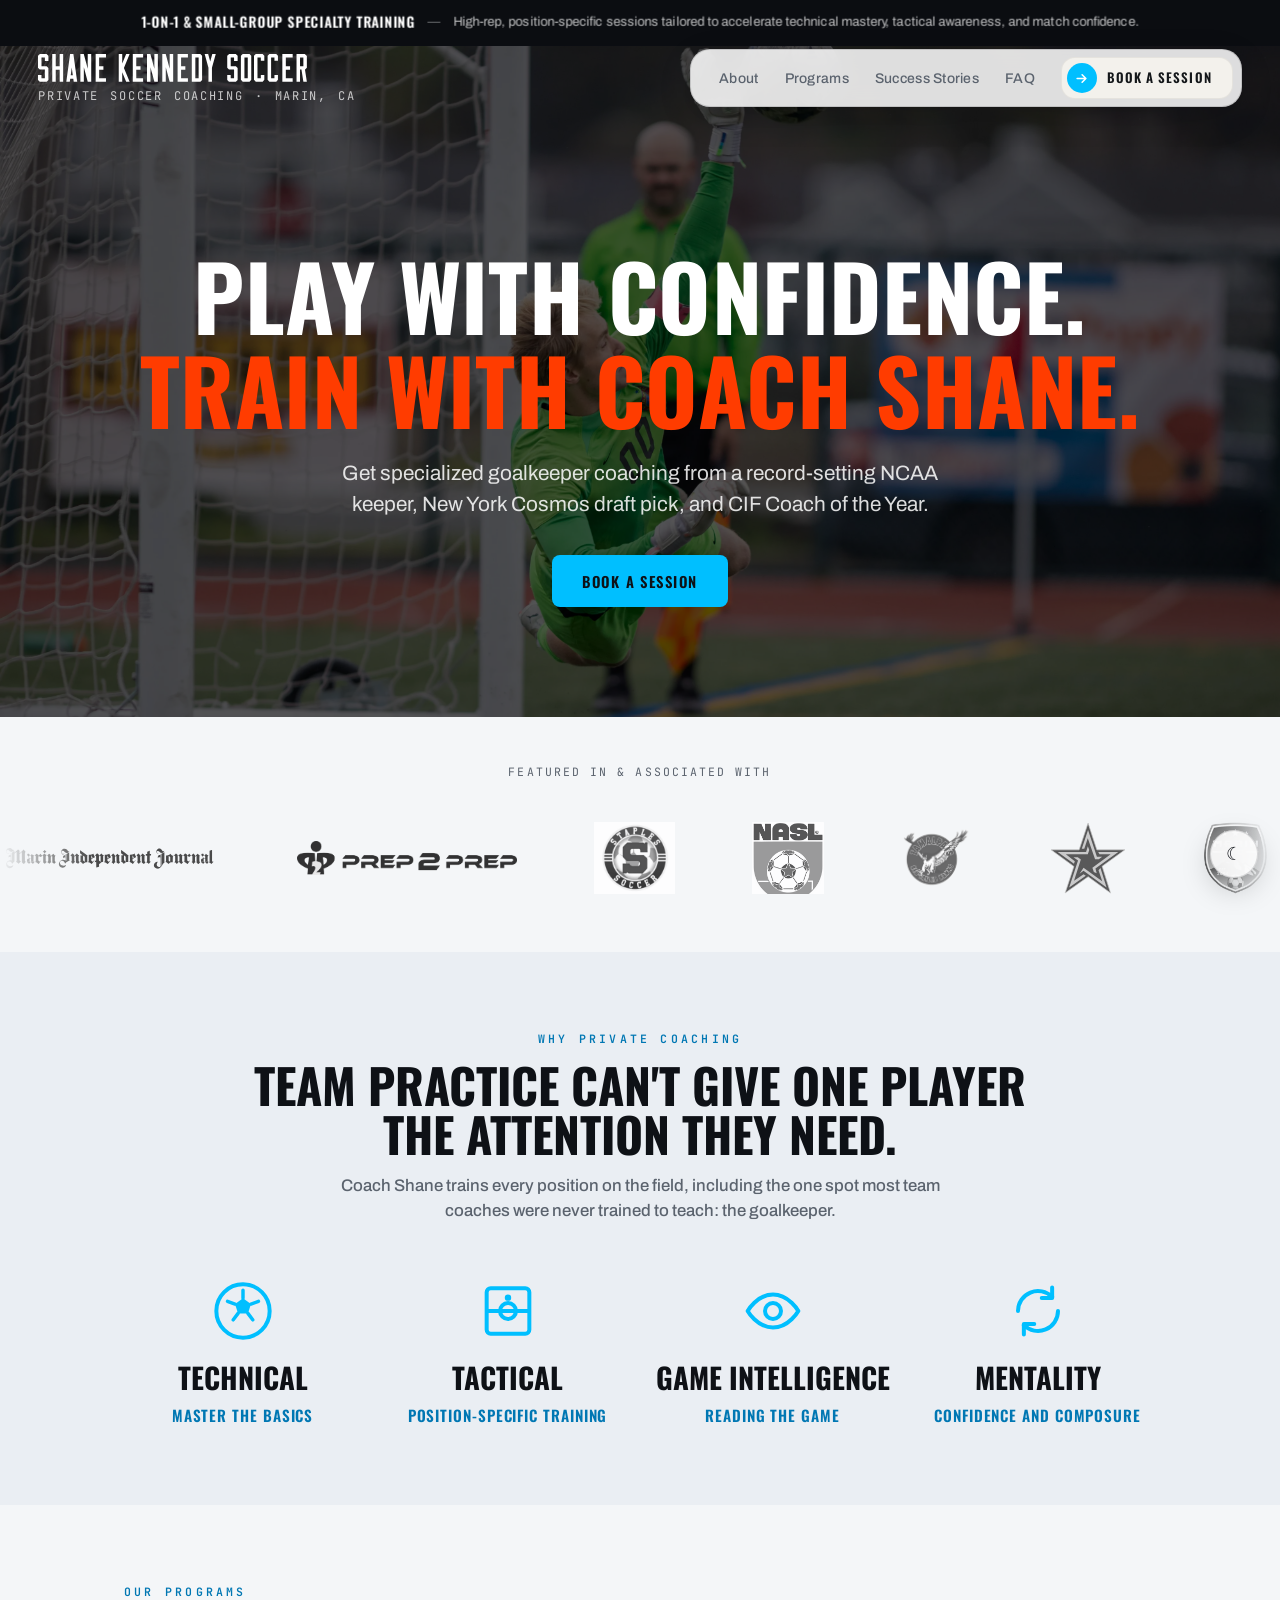
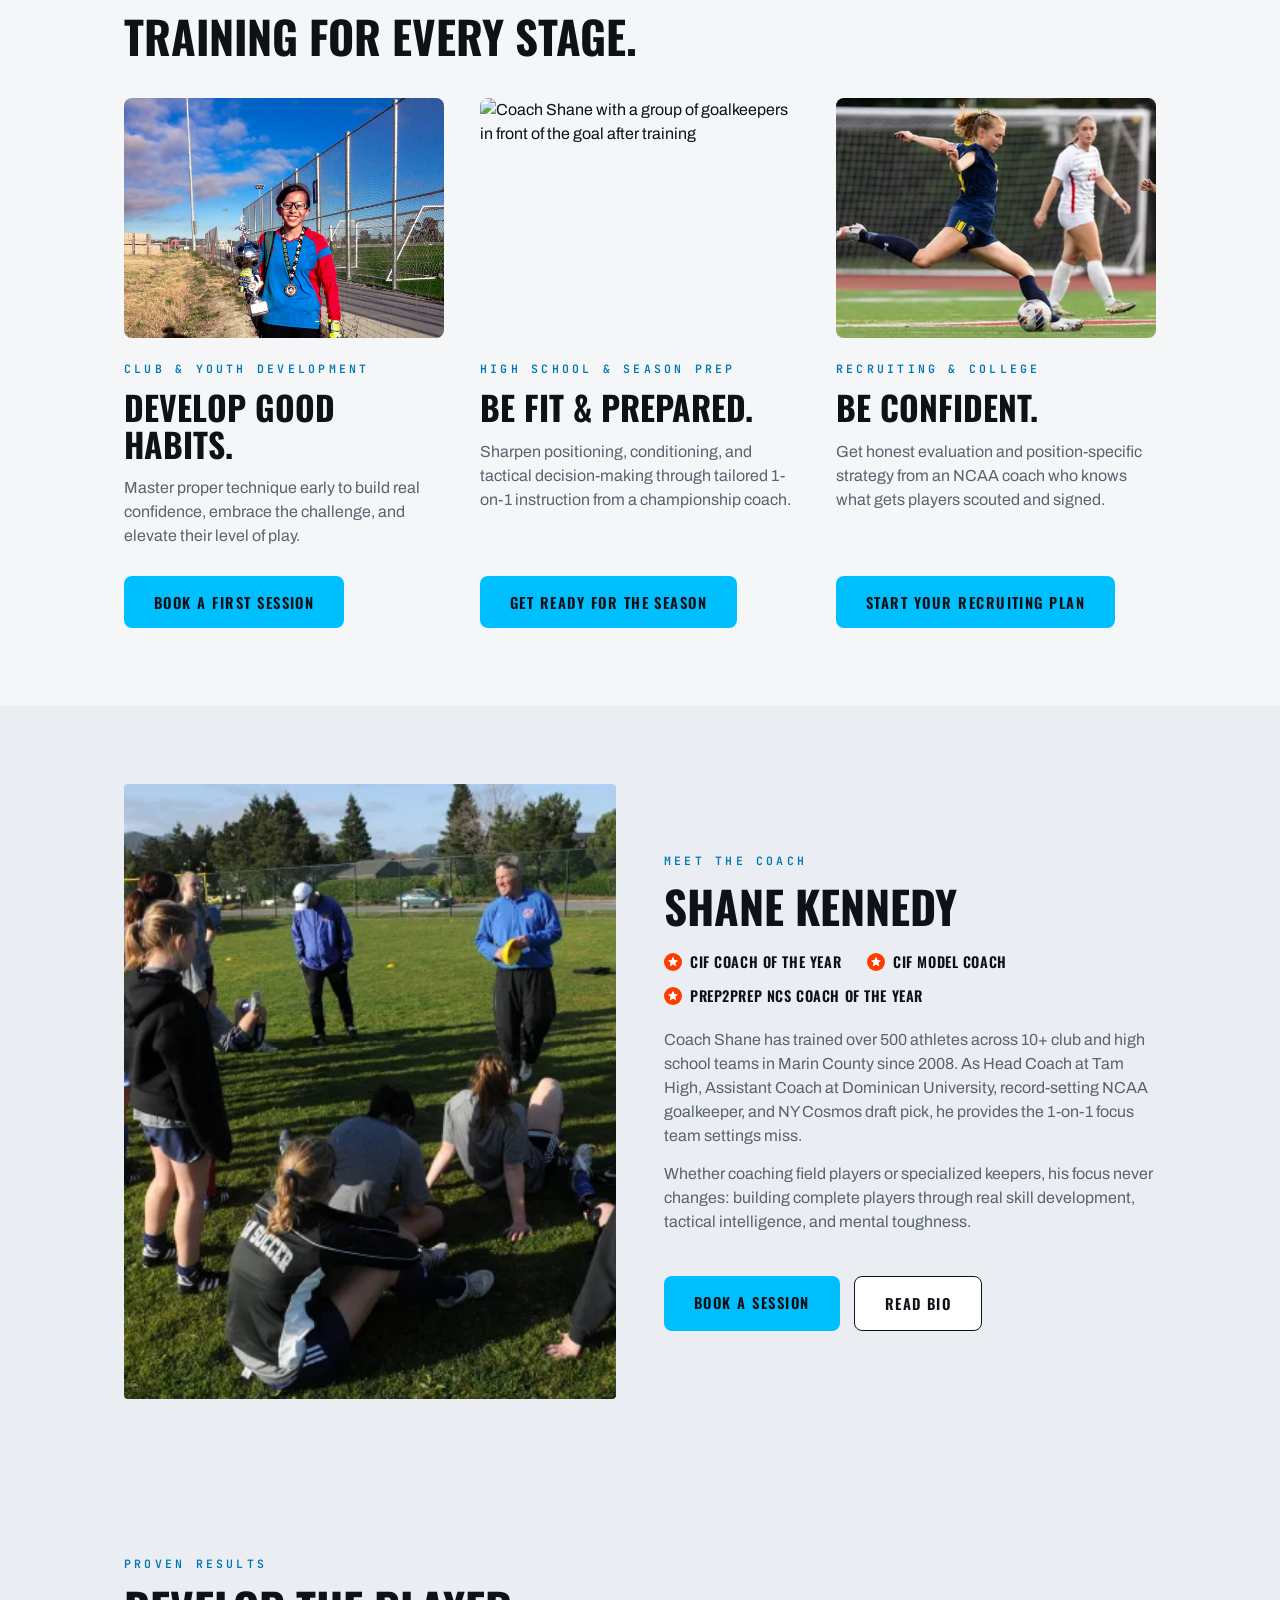
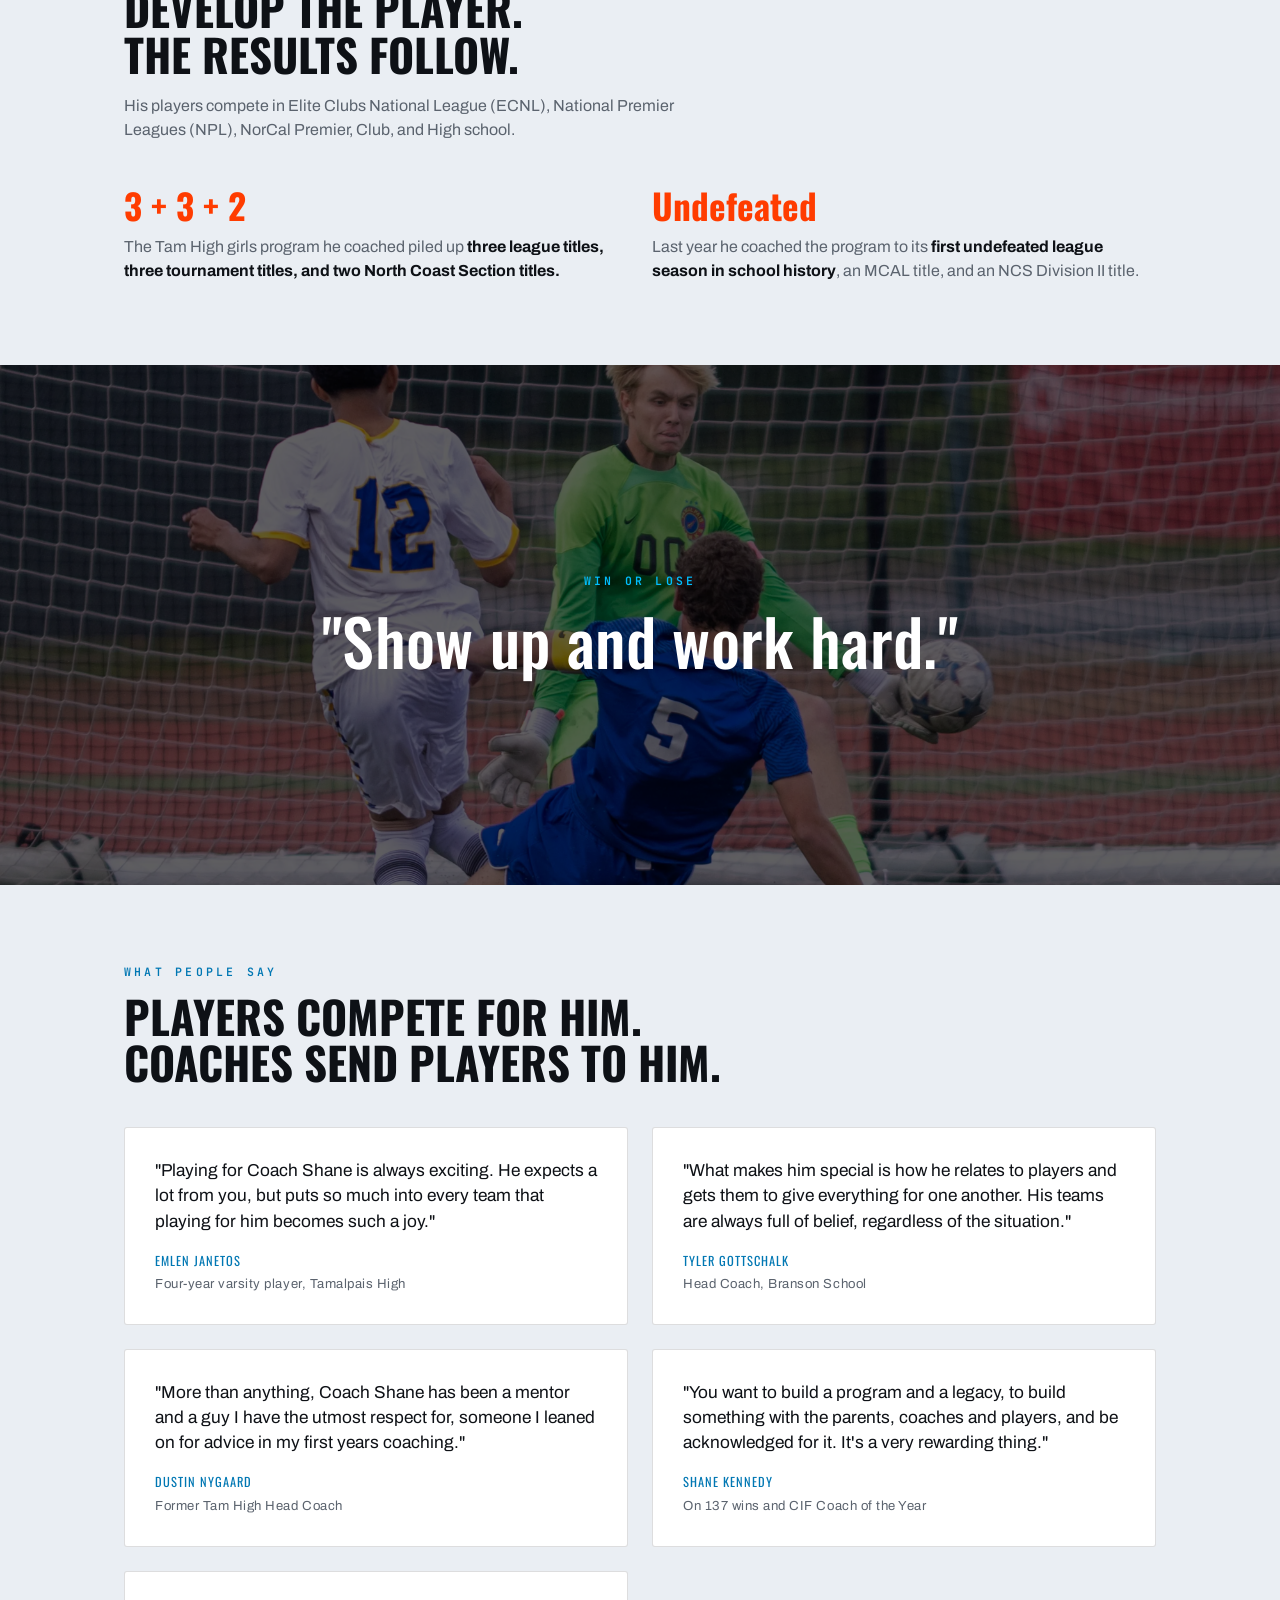
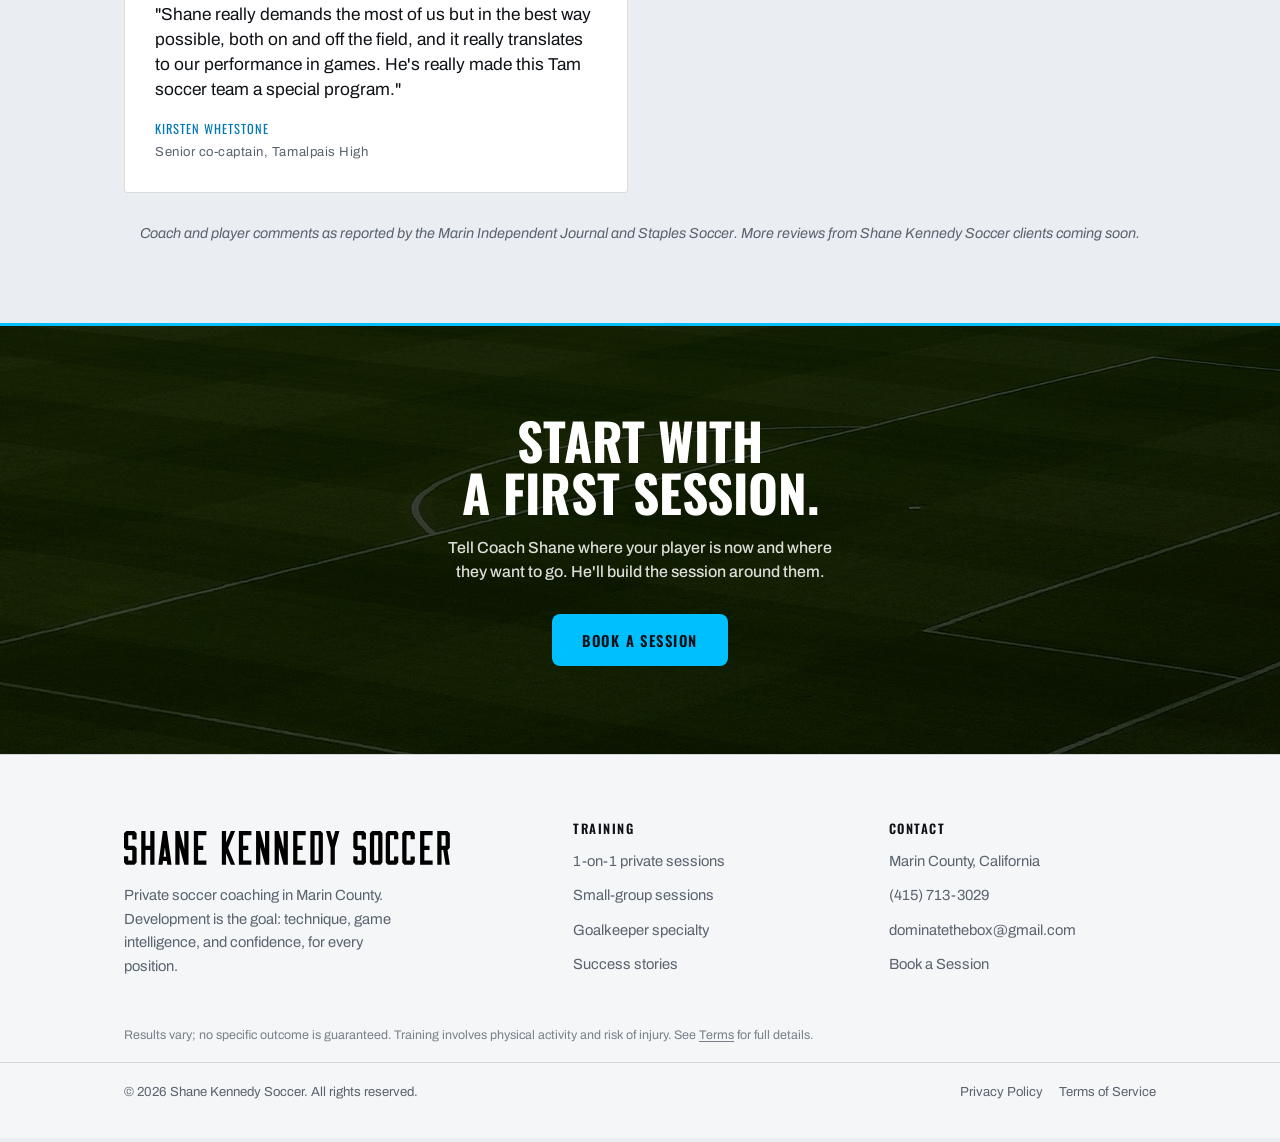
==== index.html @ b0fc355b "Move announcement bar above the nav at the very top of the page Co-Authored-By: Claude Opus 4.8 <nor" ====
<!DOCTYPE html>
<html lang="en">
<head>
<!-- Google tag (gtag.js) -->
<script async src="https://www.googletagmanager.com/gtag/js?id=G-WETHH7NE4N"></script>
<script>
  window.dataLayer = window.dataLayer || [];
  function gtag(){dataLayer.push(arguments);}
  gtag('js', new Date());

  gtag('config', 'G-WETHH7NE4N');
</script>
<meta charset="UTF-8">
<meta name="viewport" content="width=device-width, initial-scale=1.0">
<title>Shane Kennedy Soccer | Private Soccer Coaching, Marin</title>
<meta name="description" content="Private soccer coaching in Marin County with Shane Kennedy: record-setting NCAA keeper, New York Cosmos draft pick, and CIF Coach of the Year. Boys and girls, kids to college, all positions, with a specialty in goalkeeping.">
<meta name="keywords" content="soccer coach Marin County, private soccer training Mill Valley, youth soccer coaching, college recruiting soccer, goalkeeper training Marin, Shane Kennedy soccer">
<meta property="og:title" content="Shane Kennedy Soccer | Private Soccer Coaching">
<meta property="og:description" content="Private soccer coaching in Marin County, all positions with a goalkeeper specialty, from a record-setting NCAA keeper and CIF Coach of the Year.">
<meta property="og:type" content="website">
<link rel="stylesheet" href="styles.css">
</head>
<body class="home">
<button id="themeToggle" class="theme-fab" aria-label="Toggle light and dark mode" title="Toggle theme">
  <span class="tt-icon" aria-hidden="true">☾</span>
</button>
<script>document.documentElement.classList.add('js-reveal');</script>

<!-- 3D ROTATING ANNOUNCEMENT BAR -->
<div class="announce" role="region" aria-label="Program highlights" aria-live="polite">
  <div class="announce-stage">
    <div class="announce-face announce-face-1">
      <span class="announce-lead">1-on-1 &amp; Small-Group Specialty Training</span>
      <span class="announce-desc">High-rep, position-specific sessions tailored to accelerate technical mastery, tactical awareness, and match confidence.</span>
    </div>
    <div class="announce-face announce-face-2">
      <span class="announce-lead">Club &amp; High School Elite Preparation</span>
      <span class="announce-desc">Targeted instruction designed to sharpen decision-making, conditioning, and execution for competitive squad players.</span>
    </div>
    <div class="announce-face announce-face-3">
      <span class="announce-lead">College Pathway &amp; Recruiting Edge</span>
      <span class="announce-desc">Honest evaluations and position-specific strategic training to help high school athletes get noticed by collegiate scouts.</span>
    </div>
  </div>
</div>

<nav class="nav-on-hero">
  <div class="wrap">
    <div class="brand"><a href="index.html" aria-label="Shane Kennedy Soccer, home"><img class="brand-logo" src="assets/logo/Shane%20Kennedy%20Soccer%20Wordmark%20One%20Liner.svg" alt="Shane Kennedy Soccer" width="1686" height="176"></a><span class="brand-tag">Private soccer coaching · Marin, CA</span></div>
    <button class="nav-toggle" id="navToggle" aria-label="Toggle menu" aria-expanded="false"><span></span><span></span><span></span></button>
    <div class="nav-links" id="navLinks">
      <a href="about.html">About</a>
      <a href="programs.html">Programs</a>
      <a href="success.html">Success Stories</a>
      <a href="faq.html">FAQ</a>
      <a href="book.html" class="nav-cta"><span class="cta-ico" aria-hidden="true"><svg viewBox="0 0 24 24" fill="none" stroke="currentColor" stroke-width="2.5" stroke-linecap="round" stroke-linejoin="round"><path d="M5 12h14M13 6l6 6-6 6"/></svg></span>Book a Session</a>
    </div>
  </div>
</nav>

<!-- HERO -->
<header class="hero">
  <img class="hero-bg" src="assets/images/IMG_0216.WEBP" alt="" aria-hidden="true" loading="eager">
  <div class="wrap hero-inner">
    <h1><span class="line1">Play with confidence.</span><em>Train with Coach Shane.</em></h1>
    <p class="hero-sub">Get specialized goalkeeper coaching from a record-setting NCAA keeper, New York Cosmos draft pick, and CIF Coach of the Year.</p>
    <div class="hero-cta-row">
      <a href="book.html" class="btn btn-primary">Book a Session</a>
    </div>
  </div>
</header>

<!-- FEATURED IN -->
<section class="logos logos-marquee" id="featured">
  <div class="wrap">
    <p class="aff-label">Featured in &amp; Associated with</p>
  </div>
  <div class="marquee">
    <div class="marquee-track">
      <span class="logo-card"><img src="assets/images/MarinIndependentJournal.svg" alt="Marin Independent Journal" loading="lazy"></span>
      <span class="logo-card"><img class="logo-white" src="assets/images/P2PComboLogoWhite.png" alt="Prep2Prep" loading="lazy"></span>
      <span class="logo-card"><img src="assets/images/StaplesSoccer.png" alt="Staples Soccer" loading="lazy"></span>
      <span class="logo-card"><img src="assets/images/NASLSoccerUSA.png" alt="NASL" loading="lazy"></span>
      <span class="logo-card"><img src="assets/images/Tamalpais%20High%20School.png" alt="Tamalpais High School" loading="lazy"></span>
      <span class="logo-card"><img src="assets/images/Dominican%20University%20Athletics.svg" alt="Dominican University" loading="lazy"></span>
      <span class="logo-card"><img src="assets/images/Marin%20FC.webp" alt="Marin FC" loading="lazy"></span>
      <span class="logo-card"><img src="assets/images/New%20York%20Cosmos%20(NASL).svg" alt="New York Cosmos (NASL)" loading="lazy"></span>
      <span class="logo-card"><img src="assets/images/Babson%20College.png" alt="Babson College" loading="lazy"></span>
      <!-- duplicate set for seamless loop -->
      <span class="logo-card" aria-hidden="true"><img src="assets/images/MarinIndependentJournal.svg" alt="" loading="lazy"></span>
      <span class="logo-card" aria-hidden="true"><img class="logo-white" src="assets/images/P2PComboLogoWhite.png" alt="" loading="lazy"></span>
      <span class="logo-card" aria-hidden="true"><img src="assets/images/StaplesSoccer.png" alt="" loading="lazy"></span>
      <span class="logo-card" aria-hidden="true"><img src="assets/images/NASLSoccerUSA.png" alt="" loading="lazy"></span>
      <span class="logo-card" aria-hidden="true"><img src="assets/images/Tamalpais%20High%20School.png" alt="" loading="lazy"></span>
      <span class="logo-card" aria-hidden="true"><img src="assets/images/Dominican%20University%20Athletics.svg" alt="" loading="lazy"></span>
      <span class="logo-card" aria-hidden="true"><img src="assets/images/Marin%20FC.webp" alt="" loading="lazy"></span>
      <span class="logo-card" aria-hidden="true"><img src="assets/images/New%20York%20Cosmos%20(NASL).svg" alt="" loading="lazy"></span>
      <span class="logo-card" aria-hidden="true"><img src="assets/images/Babson%20College.png" alt="" loading="lazy"></span>
    </div>
  </div>
</section>

<!-- WHY PRIVATE COACHING -->
<section id="approach" class="approach-bp">
  <div class="wrap">
    <div class="why-head">
      <p class="eyebrow">Why private coaching</p>
      <h2><span style="display:block">Team practice can't give one player</span><span style="display:block">the attention they need.</span></h2>
      <p class="why-sub">Coach Shane trains every position on the field, including the one spot most team coaches were never trained to teach: the goalkeeper.</p>
    </div>
    <div class="why-grid">
      <div class="why-item">
        <span class="wicon" aria-hidden="true"><svg viewBox="0 0 24 24"><circle cx="12" cy="12" r="10" fill="none" stroke="currentColor" stroke-width="1.5"/><path d="M12 7.2l3 2.2-1.15 3.5h-3.7L9 9.4z" fill="currentColor"/><path d="M12 7.2V4.2M15 9.4l2.8-1M13.85 12.9l1.8 2.4M10.15 12.9l-1.8 2.4M9 9.4l-2.8-1" fill="none" stroke="currentColor" stroke-width="1.3" stroke-linecap="round"/></svg></span>
        <h3>Technical</h3>
        <p class="why-tag">Master the basics</p>
      </div>
      <div class="why-item">
        <span class="wicon" aria-hidden="true"><svg viewBox="0 0 24 24" fill="none" stroke="currentColor" stroke-width="1.5" stroke-linejoin="round"><rect x="4" y="3.5" width="16" height="17" rx="1.5"/><line x1="4" y1="12" x2="20" y2="12"/><circle cx="12" cy="12" r="3"/><circle cx="12" cy="7" r="1.2" fill="currentColor" stroke="none"/></svg></span>
        <h3>Tactical</h3>
        <p class="why-tag">Position-specific training</p>
      </div>
      <div class="why-item">
        <span class="wicon" aria-hidden="true"><svg viewBox="0 0 24 24" fill="none" stroke="currentColor" stroke-width="1.5" stroke-linejoin="round" stroke-linecap="round"><path d="M2.5 12S6 5.8 12 5.8 21.5 12 21.5 12 18 18.2 12 18.2 2.5 12 2.5 12Z"/><circle cx="12" cy="12" r="3"/></svg></span>
        <h3>Game Intelligence</h3>
        <p class="why-tag">Reading the game</p>
      </div>
      <div class="why-item">
        <span class="wicon" aria-hidden="true"><svg viewBox="0 0 24 24" fill="none" stroke="currentColor" stroke-width="1.5" stroke-linecap="round" stroke-linejoin="round"><path d="M4.5 12a7.5 7.5 0 0 1 12.8-5.3M19.5 12a7.5 7.5 0 0 1-12.8 5.3"/><path d="M17.3 3.2v3.9h-3.9M6.7 20.8v-3.9h3.9"/></svg></span>
        <h3>Mentality</h3>
        <p class="why-tag">Confidence and composure</p>
      </div>
    </div>
  </div>
</section>

<!-- WHO IT'S FOR -->
<section class="audiences" id="programs">
  <div class="wrap">
    <p class="eyebrow">Our programs</p>
    <h2 style="font-size:clamp(1.9rem,4.4vw,2.8rem);margin-top:14px;margin-bottom:38px">Training for every stage.</h2>
    <div class="aud-grid">
      <div class="aud">
        <img class="aud-img" src="assets/images/IMG_4512.JPG" alt="Young goalkeeper smiling with a tournament trophy and medal" loading="lazy" style="object-position:center 22%">
        <p class="eyebrow">Club &amp; youth development</p>
        <h3>Develop good habits.</h3>
        <p>Master proper technique early to build real confidence, embrace the challenge, and elevate their level of play.</p>
        <p class="cta-line"><a href="book.html" class="btn btn-primary">Book a first session</a></p>
      </div>

      <div class="aud">
        <img class="aud-img" src="assets/images/IMG_6183.JPG" alt="Coach Shane with a group of goalkeepers in front of the goal after training" loading="lazy">
        <p class="eyebrow">High school &amp; season prep</p>
        <h3>Be fit & prepared.</h3>
        <p>Sharpen positioning, conditioning, and tactical decision-making through tailored 1-on-1 instruction from a championship coach.</p>
        <p class="cta-line"><a href="book.html" class="btn btn-primary">Get ready for the season</a></p>
      </div>

      <div class="aud">
        <img class="aud-img" src="assets/images/IMG_0218.WEBP" alt="College-track player striking the ball in a match" loading="lazy">
        <p class="eyebrow">Recruiting &amp; college</p>
        <h3>Be confident.</h3>
        <p>Get honest evaluation and position-specific strategy from an NCAA coach who knows what gets players scouted and signed.</p>
        <p class="cta-line"><a href="book.html" class="btn btn-primary">Start your recruiting plan</a></p>
      </div>
    </div>
  </div>
</section>

<!-- PHILOSOPHY -->
<section id="philosophy">
  <div class="wrap">
    <div class="split">
      <div class="split-img">
        <img class="img-ph tall photo" src="assets/images/SPORTS_180419883_AR_0_LWWKJLROFMBU.webp" alt="Coach Shane working with a player on the field" loading="lazy">
      </div>
      <div>
        <p class="eyebrow">Meet the Coach</p>
        <h2 style="font-size:clamp(1.9rem,4.4vw,2.8rem);margin-top:14px">Shane Kennedy</h2>
        <div class="phil-creds">
          <span class="phil-cred"><svg viewBox="0 0 20 20" aria-hidden="true"><circle cx="10" cy="10" r="10" fill="currentColor"/><path d="M10 4l1.7 3.7 4 .5-3 2.7.8 4-3.5-2-3.5 2 .8-4-3-2.7 4-.5z" fill="#fff"/></svg>CIF Coach of the Year</span>
          <span class="phil-cred"><svg viewBox="0 0 20 20" aria-hidden="true"><circle cx="10" cy="10" r="10" fill="currentColor"/><path d="M10 4l1.7 3.7 4 .5-3 2.7.8 4-3.5-2-3.5 2 .8-4-3-2.7 4-.5z" fill="#fff"/></svg>CIF Model Coach</span>
          <span class="phil-cred"><svg viewBox="0 0 20 20" aria-hidden="true"><circle cx="10" cy="10" r="10" fill="currentColor"/><path d="M10 4l1.7 3.7 4 .5-3 2.7.8 4-3.5-2-3.5 2 .8-4-3-2.7 4-.5z" fill="#fff"/></svg>Prep2Prep NCS Coach of the Year</span>
        </div>
        <p style="color:var(--chalk-dim);margin-top:22px">Coach Shane has trained over 500 athletes across 10+ club and high school teams in Marin County since 2008. As Head Coach at Tam High, Assistant Coach at Dominican University, record-setting NCAA goalkeeper, and NY Cosmos draft pick, he provides the 1-on-1 focus team settings miss.</p>
        <p style="color:var(--chalk-dim);margin-top:14px">Whether coaching field players or specialized keepers, his focus never changes: building complete players through real skill development, tactical intelligence, and mental toughness.</p>
        <div class="phil-cta">
          <a href="book.html" class="btn btn-primary">Book a Session</a>
          <a href="about.html" class="btn btn-ghost">Read Bio</a>
        </div>
      </div>
    </div>
  </div>
</section>

<!-- COACHING PROOF -->
<section>
  <div class="wrap">
    <p class="eyebrow">Proven results</p>
    <h2 style="font-size:clamp(1.9rem,4.4vw,2.8rem);margin-top:14px"><span style="display:block">Develop the player.</span><span style="display:block">The results follow.</span></h2>
    <p style="color:var(--chalk-dim);margin-top:16px;max-width:64ch">His players compete in Elite Clubs National League (ECNL), National Premier Leagues (NPL), NorCal Premier, Club, and High school.</p>
    <div class="proof-grid">
      <div class="proof">
        <div class="big">3 + 3 + 2</div>
        <p>The Tam High girls program he coached piled up <b>three league titles, three tournament titles, and two North Coast Section titles.</b></p>
      </div>
      <div class="proof">
        <div class="big">Undefeated</div>
        <p>Last year he coached the program to its <b>first undefeated league season in school history</b>, an MCAL title, and an NCS Division II title.</p>
      </div>
    </div>
  </div>
</section>

<!-- QUOTE OVER ACTION BAND -->
<section class="band quote-band">
  <img class="band-img" src="assets/images/IMG_0214.WEBP" alt="Goalkeeper making a save in a goalmouth scramble" loading="lazy">
  <div class="band-content">
    <p class="eyebrow">Win or lose</p>
    <blockquote>"Show up and work hard."</blockquote>
  </div>
</section>

<!-- PLAYER QUOTE -->
<!-- TESTIMONIALS -->
<section id="results">
  <div class="wrap">
    <p class="eyebrow">What people say</p>
    <h2 style="font-size:clamp(1.9rem,4.4vw,2.8rem);margin-top:14px"><span style="display:block">Players compete for him.</span><span style="display:block">Coaches send players to him.</span></h2>
    <div class="voices-grid">
      <div class="voice">
        <p>"Playing for Coach Shane is always exciting. He expects a lot from you, but puts so much into every team that playing for him becomes such a joy."</p>
        <div class="who-said">Emlen Janetos<span>Four-year varsity player, Tamalpais High</span></div>
      </div>
      <div class="voice">
        <p>"What makes him special is how he relates to players and gets them to give everything for one another. His teams are always full of belief, regardless of the situation."</p>
        <div class="who-said">Tyler Gottschalk<span>Head Coach, Branson School</span></div>
      </div>
      <div class="voice">
        <p>"More than anything, Coach Shane has been a mentor and a guy I have the utmost respect for, someone I leaned on for advice in my first years coaching."</p>
        <div class="who-said">Dustin Nygaard<span>Former Tam High Head Coach</span></div>
      </div>
      <div class="voice">
        <p>"You want to build a program and a legacy, to build something with the parents, coaches and players, and be acknowledged for it. It's a very rewarding thing."</p>
        <div class="who-said">Shane Kennedy<span>On 137 wins and CIF Coach of the Year</span></div>
      </div>
      <div class="voice">
        <p>"Shane really demands the most of us but in the best way possible, both on and off the field, and it really translates to our performance in games. He's really made this Tam soccer team a special program."</p>
        <div class="who-said">Kirsten Whetstone<span>Senior co-captain, Tamalpais High</span></div>
      </div>
    </div>
    <p class="voice-note">Coach and player comments as reported by the Marin Independent Journal and Staples Soccer. More reviews from Shane Kennedy Soccer clients coming soon.</p>
  </div>
</section>





<!-- FINAL CTA -->
<section class="book" id="finalcta">
  <img class="book-bg" src="assets/images/pexels-nur-nadiah-582285194-27576504.webp" alt="" aria-hidden="true" loading="lazy">
  <div class="wrap">
    <h2><span style="display:block">Start with</span><span style="display:block">a first session.</span></h2>
    <p>Tell Coach Shane where your player is now and where they want to go. He'll build the session around them.</p>
    <a href="book.html" class="btn btn-primary">Book a Session</a>
  </div>
</section>

<footer>
  <div class="wrap">
    <div class="foot-grid">
      <div class="foot-col">
        <div class="brand"><a href="index.html" aria-label="Shane Kennedy Soccer, home"><img class="brand-logo" src="assets/logo/Shane%20Kennedy%20Soccer%20Wordmark%20One%20Liner.svg" alt="Shane Kennedy Soccer" width="1686" height="176"></a></div>
        <p class="foot-tag">Private soccer coaching in Marin County. Development is the goal: technique, game intelligence, and confidence, for every position.</p>
      </div>
      <div class="foot-col">
        <p class="foot-head">Training</p>
        <a href="book.html">1-on-1 private sessions</a>
        <a href="book.html">Small-group sessions</a>
        <a href="book.html">Goalkeeper specialty</a>
        <a href="success.html">Success stories</a>
      </div>
      <div class="foot-col">
        <p class="foot-head">Contact</p>
        <p>Marin County, California</p>
        <a href="tel:+14157133029">(415) 713-3029</a>
        <a href="mailto:dominatethebox@gmail.com">dominatethebox@gmail.com</a>
        <a href="book.html" class="book-link">Book a Session</a>
      </div>
    </div>
    <p class="foot-note">Results vary; no specific outcome is guaranteed. Training involves physical activity and risk of injury. See <a href="terms.html">Terms</a> for full details.</p>
    <div class="foot-bottom">
      <span>© <span id="yr"></span> Shane Kennedy Soccer. All rights reserved.</span>
      <span><a href="privacy.html">Privacy Policy</a><a href="terms.html">Terms of Service</a></span>
    </div>
  </div>
</footer>




<script>document.getElementById('yr').textContent=new Date().getFullYear();</script>

<script>
(function(){
  var sections = document.querySelectorAll('.logos');
  if(!sections.length) return;
  if(!('IntersectionObserver' in window)){ sections.forEach(function(s){ s.classList.add('in-view'); }); return; }
  var io = new IntersectionObserver(function(entries){
    entries.forEach(function(e){ if(e.isIntersecting){ e.target.classList.add('in-view'); io.unobserve(e.target); } });
  }, { threshold: 0.2 });
  sections.forEach(function(s){ io.observe(s); });
})();
</script>

<script>
(function(){
  var root = document.documentElement;
  var btn = document.getElementById('themeToggle');
  var icon = btn ? btn.querySelector('.tt-icon') : null;
  function currentTheme(){
    var set = root.getAttribute('data-theme');
    if(set) return set;
    return window.matchMedia && window.matchMedia('(prefers-color-scheme: dark)').matches ? 'dark' : 'light';
  }
  function setIcon(){ if(icon){ icon.textContent = currentTheme()==='dark' ? '☀' : '☾'; } }
  try {
    var saved = localStorage.getItem('sk-theme');
    if(saved){ root.setAttribute('data-theme', saved); }
  } catch(e){}
  setIcon();
  if(btn){
    btn.addEventListener('click', function(){
      var next = currentTheme()==='dark' ? 'light' : 'dark';
      root.setAttribute('data-theme', next);
      try { localStorage.setItem('sk-theme', next); } catch(e){}
      setIcon();
      if(window.__refreshChartTheme){ window.__refreshChartTheme(); }
    });
  }
})();
</script>

<a href="book.html" class="mobile-book-bar">Book a Session</a>
<script>
(function(){
  var t=document.getElementById('navToggle'), n=document.getElementById('navLinks');
  if(!t||!n) return;
  function close(){ n.classList.remove('open'); t.classList.remove('is-open'); t.setAttribute('aria-expanded','false'); }
  t.addEventListener('click', function(){ var open=n.classList.toggle('open'); t.classList.toggle('is-open', open); t.setAttribute('aria-expanded', open?'true':'false'); });
  n.addEventListener('click', function(e){ if(e.target.tagName==='A') close(); });
})();
</script>
<script>
/* nav-scroll-behavior */
(function(){
  var nav=document.querySelector('nav');
  if(!nav) return;
  var hero=document.querySelector('.hero');
  var navLinks=document.getElementById('navLinks');
  var lastY=window.pageYOffset||0, ticking=false;
  function update(){
    var y=window.pageYOffset||0;
    var trigger=hero?Math.max(hero.offsetHeight-90,120):50;
    if(y>trigger){
      nav.classList.add('scrolled');
      var menuOpen=navLinks&&navLinks.classList.contains('open');
      if(!menuOpen){
        if(y>lastY+4) nav.classList.add('nav-hidden');
        else if(y<lastY-4) nav.classList.remove('nav-hidden');
      }
    } else {
      nav.classList.remove('scrolled');
      nav.classList.remove('nav-hidden');
    }
    lastY=y; ticking=false;
  }
  window.addEventListener('scroll',function(){ if(!ticking){ window.requestAnimationFrame(update); ticking=true; } },{passive:true});
  update();
})();
</script>
</body>
</html>
---- styles.css ----
@import url('https://fonts.googleapis.com/css2?family=Oswald:wght@400;500;600;700&family=Archivo:wght@400;500;600;700;800&family=Inter:wght@400;500;600;700;800&family=JetBrains+Mono:wght@400;500;600&display=swap');

  :root{
    /* LIGHT MODE (default) */
    --pitch:#ffffff;         /* page ground */
    --pitch-dark:#f4f6f8;    /* subtle alt section */
    --chalk:#0e1116;         /* primary text (dark on light) */
    --chalk-dim:#5b636e;     /* muted text */
    --net:#e8ede4;
    --signal:#00BFFF;        /* sky blue: PRIMARY */
    --signal-deep:#00A6DE;   /* deeper sky blue (hover) */
    --signal-text:#0077B3;   /* readable blue for text on light bg */
    --accent:#FF3C00;        /* orange-red: ACCENT */
    --accent-deep:#D93200;
    --royal:#00BFFF;         /* alias kept for existing rules -> sky blue */
    --royal-deep:#00A6DE;
    --ink:#0e1116;           /* dark text on colored buttons (contrast) */
    --line:rgba(14,17,22,.14);
    --card:#ffffff;          /* card surface */
    --field-bg:#ffffff;
    --field-text:#0e1116;
    --blueprint:#eef3f8;
    --bp-line:#00BFFF;
    --bp-line-dim:rgba(0,191,255,.30);
    --bp-grid:rgba(0,191,255,.09);
    --nav-bg:rgba(255,255,255,.86);
    --ground:#eaeef3;
    --logo-filter:invert(1); /* wordmark SVG is white-only; flip to black on light backgrounds */
    --aff-logo-filter:invert(0); /* affiliation logos: greyscale as-is on light backgrounds */
    --aff-logo-white-filter:invert(1); /* white-only logos: flip to dark on light backgrounds */
  }
  [data-theme="dark"]{
    --pitch:#0b0d10;
    --pitch-dark:#050608;
    --chalk:#ffffff;
    --chalk-dim:#b7bcc4;
    --signal:#00BFFF;
    --signal-deep:#00A6DE;
    --signal-text:#00BFFF;
    --accent:#FF3C00;
    --accent-deep:#D93200;
    --royal:#00BFFF;
    --royal-deep:#00A6DE;
    --ink:#0e1116;
    --line:rgba(255,255,255,.16);
    --card:#111417;
    --field-bg:#0e1116;
    --field-text:#ffffff;
    --blueprint:#050608;
    --bp-line:#00BFFF;
    --bp-line-dim:rgba(0,191,255,.32);
    --bp-grid:rgba(0,191,255,.10);
    --nav-bg:rgba(11,13,16,.86);
    --ground:#050608;
    --logo-filter:none;
    --aff-logo-filter:invert(1);
    --aff-logo-white-filter:invert(0);
  }
  /* AUTO: follow device when no manual choice set */
  @media (prefers-color-scheme: dark){
    :root:not([data-theme="light"]){
      --pitch:#0b0d10; --pitch-dark:#050608; --chalk:#ffffff; --chalk-dim:#b7bcc4;
      --signal:#00BFFF; --signal-deep:#00A6DE; --signal-text:#00BFFF; --accent:#FF3C00; --accent-deep:#D93200;
      --royal:#00BFFF; --royal-deep:#00A6DE; --ink:#0e1116; --line:rgba(255,255,255,.16);
      --card:#111417; --field-bg:#0e1116; --field-text:#ffffff;
      --blueprint:#050608; --bp-line:#00BFFF; --bp-line-dim:rgba(0,191,255,.32); --bp-grid:rgba(0,191,255,.10);
      --nav-bg:rgba(11,13,16,.86); --ground:#050608; --logo-filter:none; --aff-logo-filter:invert(1); --aff-logo-white-filter:invert(0);
    }
  }

  *{margin:0;padding:0;box-sizing:border-box}
  .sr-only{position:absolute;width:1px;height:1px;padding:0;margin:-1px;overflow:hidden;clip:rect(0,0,0,0);white-space:nowrap;border:0}
  html{scroll-behavior:smooth}
  body{
    font-family:'Archivo',Inter,system-ui,-apple-system,BlinkMacSystemFont,'Segoe UI',Roboto,Helvetica,Arial,sans-serif;
    background:var(--ground);
    color:var(--chalk);
    line-height:1.5;
    -webkit-font-smoothing:antialiased;
  }
  .wrap{max-width:1080px;margin:0 auto;padding:0 24px}

  /* ---------- chalk-line motif ---------- */
  .eyebrow{
    font-family:'JetBrains Mono',monospace;
    text-transform:uppercase;
    letter-spacing:.28em;
    font-size:.72rem;
    color:var(--signal-text);
    font-weight:600;
  }
  h1,h2,h3{font-family:'Oswald',sans-serif;font-weight:700;line-height:1.02;text-transform:uppercase}

  /* ---------- nav ---------- */
  nav{
    position:sticky;top:14px;z-index:50;
    background:transparent;
    border-bottom:none;
    transition:transform .32s cubic-bezier(.4,0,.2,1);
    will-change:transform;
  }
  nav.nav-hidden{transform:translateY(calc(-100% - 24px))}
  nav .wrap{
    display:flex;align-items:center;justify-content:space-between;
    background:transparent;border:none;box-shadow:none;
    max-width:none;width:100%;padding:0 clamp(20px,3vw,44px);
  }
  /* logo sits bare — no chip, box, border, or shadow */
  .brand{
    display:inline-flex;flex-direction:column;align-items:flex-start;justify-content:center;gap:8px;height:64px;
    background:none;border:none;box-shadow:none;padding:0;filter:none;
    transition:background .25s ease,box-shadow .25s ease,padding .25s ease,border-color .25s ease;
  }
  .brand-tag{font-family:'JetBrains Mono',monospace;text-transform:uppercase;letter-spacing:.14em;word-spacing:.22em;font-size:.75rem;color:var(--chalk-dim);white-space:nowrap;line-height:1}
  nav.nav-on-hero .brand-tag{color:rgba(255,255,255,.74)}
  footer .brand{height:auto}
  .brand a{display:inline-flex;align-items:center}
  .brand-logo{height:34px;width:auto;display:block;filter:var(--logo-filter);transition:filter .15s ease}
  nav .brand-logo{height:28px}
  /* over a dark hero the bare logo must stay white in any theme */
  nav.nav-on-hero .brand-logo{filter:none}
  /* once scrolled past the hero, the brand gets the same pill/box as the right-side nav */
  nav.scrolled .brand{
    background:var(--nav-bg);backdrop-filter:blur(12px);
    border:1px solid var(--line);border-radius:20px;
    box-shadow:0 10px 34px rgba(0,0,0,.12);
    padding:9px 22px;height:auto;justify-content:center;
  }
  nav.nav-on-hero.scrolled .brand-logo{filter:var(--logo-filter)}
  nav.nav-on-hero.scrolled .brand-tag{color:var(--chalk-dim)}
  /* hamburger toggle — hidden on desktop, shown on mobile */
  .nav-toggle{
    display:none;flex:0 0 auto;flex-direction:column;align-items:center;justify-content:center;gap:5px;
    width:46px;height:42px;padding:0;border-radius:13px;cursor:pointer;
    background:var(--nav-bg);backdrop-filter:blur(12px);
    border:1px solid var(--line);
    transition:background .2s ease,border-color .2s ease;
  }
  .nav-toggle span{display:block;width:20px;height:2px;border-radius:2px;background:var(--chalk);
    transition:transform .22s ease,opacity .18s ease}
  nav.nav-on-hero:not(.scrolled) .nav-toggle{background:rgba(255,255,255,.12);border-color:rgba(255,255,255,.32)}
  nav.nav-on-hero:not(.scrolled) .nav-toggle span{background:#fff}
  .nav-toggle.is-open span:nth-child(1){transform:translateY(7px) rotate(45deg)}
  .nav-toggle.is-open span:nth-child(2){opacity:0}
  .nav-toggle.is-open span:nth-child(3){transform:translateY(-7px) rotate(-45deg)}
  /* full-width sticky book bar — hidden on desktop, shown on mobile */
  .mobile-book-bar{display:none}
  .nav-links a.nav-cta{
    display:inline-flex;align-items:center;gap:10px;
    font-family:'Oswald',sans-serif;text-transform:uppercase;letter-spacing:.08em;
    font-size:.82rem;font-weight:600;
    background:#f3f1ec;color:#14171a;
    padding:5px 20px 5px 5px;border-radius:14px;text-decoration:none;white-space:nowrap;
    border:1px solid rgba(0,0,0,.06);
    transition:transform .15s ease,box-shadow .15s ease;
  }
  .nav-links a.nav-cta .cta-ico{
    display:inline-flex;align-items:center;justify-content:center;flex:0 0 auto;
    width:30px;height:30px;border-radius:50%;
    background:var(--signal);color:#fff;
    transition:transform .2s ease;
  }
  .nav-links a.nav-cta .cta-ico svg{width:15px;height:15px}
  .nav-links a.nav-cta:hover{transform:translateY(-2px);box-shadow:0 10px 24px rgba(0,0,0,.16)}
  .nav-links a.nav-cta:hover .cta-ico{transform:translateX(3px)}
  .nav-links{
    display:flex;align-items:center;gap:26px;height:58px;padding:0 8px 0 28px;
    background:var(--nav-bg);backdrop-filter:blur(12px);
    border:1px solid var(--line);border-radius:20px;
    box-shadow:0 10px 34px rgba(0,0,0,.12);
  }
  .nav-links a{
    font-family:'Archivo',Inter,system-ui,-apple-system,BlinkMacSystemFont,'Segoe UI',Roboto,Helvetica,Arial,sans-serif;letter-spacing:.02em;
    font-size:.875rem;font-weight:500;color:var(--chalk-dim);text-decoration:none;
    transition:color .15s ease;
  }
  .nav-links a:hover{color:var(--signal-text)}
  section[id], header{scroll-margin-top:74px}

  /* ---------- hero: the box ---------- */
  .hero{position:relative;overflow:hidden;padding:192px 0 110px;margin-top:-72px}
  .hero-bg{position:absolute;inset:0;width:100%;height:100%;object-fit:cover;object-position:center 30%}
  .hero::before{
    content:"";position:absolute;inset:0;
    background:rgba(0,0,0,.66);
    z-index:1;pointer-events:none;
  }
  .hero-inner{position:relative;z-index:2;text-align:center}
  .hero .eyebrow,.quote-band .eyebrow,.book .eyebrow{color:var(--signal)}
  .hero h1{color:#fff}
  .hero .hero-sub{color:rgba(255,255,255,.85)}
  .hero .btn-ghost{background:transparent;border-color:#fff;color:#fff}
  .hero .btn-ghost:hover{border-color:var(--signal);color:var(--signal);background:transparent}
  .hero h1{
    font-size:clamp(1.7rem,8.5vw,5.6rem);
    letter-spacing:.005em;
    margin:18px auto 0;
    line-height:1.05;
  }
  .hero h1 em{font-style:normal;color:var(--accent);display:block}
  .hero h1 .line1{display:block}
  .hero-sub{
    font-size:clamp(1.05rem,2.4vw,1.3rem);
    color:var(--chalk-dim);max-width:50ch;margin:22px auto 0;font-weight:400;
  }
  .hero-cta-row{margin-top:34px;display:flex;gap:14px;justify-content:center;flex-wrap:wrap}
  .hero-trigger{margin-top:20px;color:rgba(255,255,255,.9);font-family:'Oswald',sans-serif;text-transform:uppercase;letter-spacing:.08em;font-size:.82rem;font-weight:500}
  /* ---------- 3D rotating announcement bar (full-width strip at the very top) ---------- */
  .announce{
    --ah:46px;
    position:relative;z-index:40;
    width:100%;height:var(--ah);margin:0;
    overflow:hidden;perspective:1000px;
    background:#0b0d11;
    border-bottom:1px solid var(--line);
  }
  .announce-stage{
    position:absolute;inset:0;transform-style:preserve-3d;
    animation:announce-rotate 12.6s cubic-bezier(.65,0,.35,1) infinite;
  }
  .announce-face{
    position:absolute;inset:0;
    display:flex;flex-direction:row;align-items:center;justify-content:center;
    gap:0;padding:0 24px;text-align:center;white-space:nowrap;
    backface-visibility:hidden;-webkit-backface-visibility:hidden;
  }
  .announce-face-1{transform:rotateX(0deg)   translateZ(calc(var(--ah) * .2887))}
  .announce-face-2{transform:rotateX(120deg) translateZ(calc(var(--ah) * .2887))}
  .announce-face-3{transform:rotateX(240deg) translateZ(calc(var(--ah) * .2887))}
  .announce-lead{
    font-family:'Oswald',sans-serif;text-transform:uppercase;letter-spacing:.05em;
    font-weight:600;font-size:clamp(.72rem,1.35vw,.86rem);color:#fff;line-height:1;
  }
  .announce-desc{
    font-family:'Archivo',Inter,system-ui,-apple-system,sans-serif;
    font-size:clamp(.68rem,1.2vw,.8rem);color:rgba(255,255,255,.74);line-height:1;
  }
  .announce-desc::before{content:"—";margin:0 12px;color:rgba(255,255,255,.42)}
  @keyframes announce-rotate{
    0%,27.78%    {transform:rotateX(0deg)}
    33.33%,61.11%{transform:rotateX(-120deg)}
    66.67%,94.44%{transform:rotateX(-240deg)}
    100%         {transform:rotateX(-360deg)}
  }
  @keyframes announce-fade{
    0%{opacity:0} 3%{opacity:1} 30%{opacity:1} 34%{opacity:0} 100%{opacity:0}
  }
  @media(prefers-reduced-motion:reduce){
    .announce{perspective:none}
    .announce-stage{animation:none;transform:none}
    .announce-face{transform:none;opacity:0;animation:announce-fade 12.6s ease-in-out infinite}
    .announce-face-1{animation-delay:0s}
    .announce-face-2{animation-delay:4.2s}
    .announce-face-3{animation-delay:8.4s}
  }
  .btn{
    font-family:'Oswald',sans-serif;text-transform:uppercase;letter-spacing:.1em;
    font-weight:600;font-size:.92rem;text-decoration:none;border-radius:.5rem;
    padding:15px 30px;display:inline-block;transition:transform .15s ease,background .15s ease;
  }
  .btn-primary{background:var(--signal);color:var(--ink)}
  .btn-primary:hover{transform:translateY(-2px);background:var(--signal-deep)}
  .btn-ghost{background:var(--card);border:1.5px solid var(--chalk);color:var(--chalk)}
  .btn-ghost:hover{border-color:var(--signal-text);color:var(--signal-text);background:var(--card)}
  .trigger-bar{background:#0e1116;padding:15px 0}
  .trigger{font-size:.9rem;color:rgba(255,255,255,.92);letter-spacing:.04em;display:flex;justify-content:center;gap:8px 26px;flex-wrap:wrap}
  .trigger .tick svg{color:var(--accent)}
  .trigger .tick{display:inline-flex;align-items:center;gap:7px;white-space:nowrap}
  .trigger .tick svg{width:16px;height:16px;flex:0 0 auto}
  /* credentials bar: keep on a single line, shrink to fit, scroll on small screens */
  .creds-bar{overflow-x:auto}
  .creds-bar .trigger{flex-wrap:nowrap;justify-content:center;gap:0 clamp(14px,2.4vw,32px);font-size:clamp(.7rem,1.15vw,.9rem);white-space:nowrap}
  .creds-bar .trigger .tick svg{width:15px;height:15px}
  .trigger b{color:var(--chalk)}

  /* ---------- record strip ---------- */
  .record{background:var(--pitch-dark);border-top:1px solid var(--line);border-bottom:1px solid var(--line)}
  .record-inline{display:grid;grid-template-columns:repeat(5,1fr);gap:0;text-align:center;margin-top:34px;background:var(--pitch-dark);border:1px solid var(--line);border-radius:8px;overflow:hidden}
  .record .wrap{display:grid;grid-template-columns:repeat(5,1fr);gap:0;text-align:center}
  .stat{padding:34px 14px;border-right:1px solid var(--line)}
  .stat:last-child{border-right:none}
  .stat .num{font-family:'Oswald',sans-serif;font-weight:700;font-size:clamp(2rem,5vw,3rem);color:var(--accent);line-height:1}
  .stat .lab{font-size:.78rem;color:var(--chalk-dim);margin-top:8px;letter-spacing:.04em}

  /* ---------- generic section ---------- */
  section{padding:78px 0}
  /* inset rounded panels (alternating rhythm) */
  .map-section{
    border-radius:32px;
    width:calc(100% - 48px);
    max-width:1340px;
    margin:20px auto;
    border-top:none;
    border-bottom:none;
    overflow:hidden;
    padding:88px 0;
  }
  @media(max-width:900px){
    .map-section{border-radius:22px;width:calc(100% - 24px);padding:64px 0}
  }
  .section-head{max-width:60ch}
  .section-head h2{font-size:clamp(1.9rem,4.4vw,2.9rem);margin-top:14px}
  .section-head p{color:var(--chalk-dim);margin-top:16px;font-size:1.06rem}

  /* ---------- the pitch (problem → outcome) ---------- */
  .pitch-grid{display:grid;grid-template-columns:1fr 1fr;gap:48px;margin-top:8px;align-items:center}
  .pain-list{list-style:none;margin-top:26px;display:flex;flex-direction:column;gap:16px}
  .pain-list li{padding-left:28px;position:relative;color:var(--chalk-dim)}
  .pain-list li::before{content:"";position:absolute;left:0;top:.5em;width:12px;height:12px;border:2px solid var(--signal);border-radius:50%}
  .win-card{
    background:var(--pitch-dark);border:1px solid var(--line);border-left:4px solid var(--signal);
    border-radius:3px;padding:30px 30px 30px 30px;
  }
  .win-card h3{font-size:clamp(1.2rem,2.4vw,1.35rem);color:var(--signal-text)}
  .win-card ul{list-style:none;margin-top:18px;display:flex;flex-direction:column;gap:14px}
  .win-card li{padding-left:24px;position:relative}
  .win-card li::before{content:"›";position:absolute;left:0;color:var(--signal-text);font-weight:700}

  /* ---------- interactive skill map (clean) ---------- */
  .approach-bp{background:transparent}
  .approach-single{max-width:760px}
  .bp-card{background:var(--pitch-dark);border-color:var(--line);border-left:4px solid var(--signal)}
  .bp-card h3{color:var(--signal-text);margin-top:6px}
  .bp-card li::before{color:var(--signal-text)}
  .map-section{background:var(--pitch)}
  .map-stamp{display:inline-block;margin-top:14px;font-size:.9rem;color:var(--chalk-dim);font-style:italic}
  .map-wrap{display:grid;grid-template-columns:1.25fr 1fr;gap:40px;align-items:center;margin-top:36px}
  .map-svg .zone{cursor:pointer;transition:opacity .15s}
  .map-svg .zone:hover{opacity:.82}
  .map-svg .zone rect,.map-svg .zone circle{fill:var(--bp-grid);stroke:var(--line);stroke-width:1}
  .map-svg .zone.active rect,.map-svg .zone.active circle{fill:rgba(0,191,255,.22);stroke:var(--signal);stroke-width:2}
  .map-svg .zone:focus{outline:none}
  .map-svg .zone:focus-visible{outline:none}
  .map-svg .zone:focus-visible rect,.map-svg .zone:focus-visible circle{stroke:var(--signal);stroke-width:3;fill:rgba(0,191,255,.2)}
  .map-chalk{stroke:var(--chalk);stroke-width:1.5;fill:none;opacity:.45}
  .map-dim{stroke:var(--chalk);stroke-width:1;fill:none;opacity:.3}
  .zlabel{fill:var(--chalk);font-family:'Oswald',sans-serif;font-weight:600;font-size:12px;letter-spacing:.02em;pointer-events:none}
  .map-svg .zone.active .zlabel{fill:var(--signal)}
  .ztick{fill:var(--chalk-dim);font-family:'Archivo',Inter,system-ui,-apple-system,BlinkMacSystemFont,'Segoe UI',Roboto,Helvetica,Arial,sans-serif;font-size:10px;letter-spacing:.02em;pointer-events:none;opacity:.55}
  .map-readout{background:var(--pitch);border:1px solid var(--line);border-left:4px solid var(--signal);border-radius:3px;padding:28px;min-height:210px}
  .map-readout .rtag{font-family:'Oswald',sans-serif;font-size:.72rem;letter-spacing:.1em;color:var(--signal-text);text-transform:uppercase}
  .map-readout h3{font-size:clamp(1.25rem,2.6vw,1.4rem);color:var(--chalk);margin-top:8px}
  .map-readout p{color:var(--chalk-dim);margin-top:12px;line-height:1.55}
  .map-hint{font-size:.8rem;color:var(--chalk-dim);margin-top:16px;font-style:italic;opacity:.85}
  @keyframes shotfly{0%{opacity:0;transform:translateY(0)}10%{opacity:1}70%{opacity:1}100%{opacity:0;transform:translateY(-150px)}}
  #mapBall{animation:shotfly 2.8s ease-in infinite}
  #mapBall circle{fill:none;stroke:var(--signal);stroke-width:1.5}
  #mapBall line{stroke:var(--signal);stroke-width:.75;opacity:.5}

  /* ---------- skill radar (open, full width) ---------- */
  .radar-open{margin-top:0}
  .radar-legend{display:flex;gap:22px;flex-wrap:wrap;font-size:.82rem;color:var(--chalk-dim);margin:10px 0 4px;justify-content:center}
  .radar-legend span{display:flex;align-items:center;gap:6px}
  .radar-legend i{width:11px;height:11px;border-radius:2px;display:inline-block}
  .radar-legend .sw-solid{width:14px;height:14px}
  .radar-legend .sw-dash{width:16px;height:0;border-radius:0;border-top:2px dashed #8b9099;align-self:center}
  .radar-toggle{display:flex;gap:8px;flex-wrap:wrap;margin:6px 0 0;justify-content:center}
  .radar-toggle button{
    font-family:'Oswald',sans-serif;text-transform:uppercase;letter-spacing:.06em;font-size:.74rem;font-weight:600;
    cursor:pointer;border:1px solid var(--line);background:transparent;color:var(--chalk-dim);
    padding:9px 18px;border-radius:2px;transition:all .15s;
  }
  .radar-toggle button.on{background:var(--signal);color:var(--ink);border-color:var(--signal-text)}
  .radar-canvas-box{position:relative;width:100%;max-width:620px;height:460px;margin:0 auto}
  .radar-disclaimer{text-align:center;font-size:.8rem;color:var(--chalk-dim);margin-top:18px;display:flex;align-items:center;justify-content:center;gap:8px;flex-wrap:wrap}
  .tip{position:relative;display:inline-flex;cursor:help;outline:none}
  .tip > i{font-style:normal;font-family:'JetBrains Mono',monospace;font-size:.66rem;font-weight:500;
    width:16px;height:16px;border:1px solid var(--chalk-dim);border-radius:50%;
    display:inline-flex;align-items:center;justify-content:center;color:var(--chalk-dim);transition:all .15s}
  .tip:hover > i,.tip:focus > i{border-color:var(--signal-text);color:var(--signal-text)}
  .tip-bubble{
    position:absolute;bottom:140%;left:50%;transform:translateX(-50%) translateY(4px);
    width:280px;max-width:78vw;background:var(--pitch-dark);border:1px solid var(--line);border-radius:4px;
    padding:14px 16px;font-size:.78rem;line-height:1.5;color:var(--chalk-dim);text-align:left;
    opacity:0;visibility:hidden;transition:opacity .15s,transform .15s;z-index:20;pointer-events:none;
  }
  .tip-bubble::after{content:"";position:absolute;top:100%;left:50%;transform:translateX(-50%);
    border:6px solid transparent;border-top-color:var(--line)}
  .tip:hover .tip-bubble,.tip:focus .tip-bubble,.tip:focus-within .tip-bubble{opacity:1;visibility:visible;transform:translateX(-50%) translateY(0)}

  /* ---------- about intro ---------- */
  .about-intro{display:grid;grid-template-columns:1.25fr 1fr;gap:48px;align-items:center}
  .about-title{font-size:clamp(1.9rem,5.4vw,3.4rem);margin-top:14px}
  .about-title span{display:block}
  .about-title em{display:block;font-style:normal;color:var(--accent)}
  .bio-lead{color:var(--chalk-dim);font-size:clamp(1.05rem,2vw,1.25rem);line-height:1.55;margin:22px 0 0}
  .about-photo{width:100%;max-width:520px;border-radius:12px;display:block;object-fit:cover}
  .badge-row{display:flex;flex-wrap:wrap;gap:10px;margin-top:26px}
  .badge{display:inline-flex;align-items:center;gap:4px;font-family:'Oswald',sans-serif;text-transform:uppercase;letter-spacing:.04em;
    font-size:.8rem;font-weight:600;color:var(--accent);background:rgba(255,60,0,.1);border:1px solid rgba(255,60,0,.4);
    border-radius:999px;padding:7px 15px;white-space:nowrap}

  /* ---------- stat band ---------- */
  .stat-band{background:var(--pitch-dark);border-top:1px solid var(--line);border-bottom:1px solid var(--line)}
  .record-layout{display:grid;grid-template-columns:minmax(0,0.82fr) minmax(0,1.7fr);gap:40px;align-items:center}
  .record-photo{width:100%;height:100%;max-height:440px;object-fit:cover;border-radius:10px;border:1px solid var(--line);display:block}
  .stat-primary-grid{display:grid;grid-template-columns:repeat(3,1fr);gap:20px}
  .stat-card{padding:8px 18px;text-align:center}
  .stat-card .num{font-family:'Oswald',sans-serif;font-weight:700;font-size:clamp(2.4rem,5.5vw,3.4rem);color:var(--accent);line-height:1}
  .stat-card .lab{color:var(--chalk-dim);font-size:.9rem;margin-top:12px;line-height:1.45}
  .stat-sub-row{display:flex;flex-wrap:wrap;justify-content:center;gap:14px 40px;margin-top:26px}
  .stat-sub-row span{color:var(--chalk-dim);font-size:.92rem}
  .stat-sub-row b{font-family:'Oswald',sans-serif;color:var(--accent);font-weight:700;letter-spacing:.02em;margin-right:6px}

  /* ---------- credentials ---------- */
  .cred-cols{display:grid;grid-template-columns:repeat(3,1fr);gap:36px;margin-top:38px}
  .cred-head{font-family:'Oswald',sans-serif;text-transform:uppercase;letter-spacing:.12em;font-size:.82rem;font-weight:600;color:var(--chalk);padding-bottom:12px;border-bottom:2px solid var(--accent);display:inline-block}
  .cred-group ul{list-style:none;margin-top:18px;display:flex;flex-direction:column;gap:18px}
  .cred-group li{color:var(--chalk-dim);line-height:1.5}
  .cred-group b{color:var(--chalk);display:block;font-size:1.02rem}
  .cred-group span{display:block;font-size:.9rem;margin-top:3px}
  .cred-cta{margin-top:40px}
  /* ---------- mission ---------- */
  .mission-grid{display:grid;grid-template-columns:1fr 1fr;gap:48px;align-items:start}
  .mission-quote{margin:0;border-left:3px solid var(--accent);padding:6px 0 6px 28px;max-width:64ch}
  .mission-quote blockquote{font-family:'Oswald',sans-serif;font-weight:500;font-size:clamp(1.3rem,2.6vw,1.7rem);line-height:1.3;color:var(--chalk);margin:0}
  .mission-quote figcaption{margin-top:20px;font-family:'Oswald',sans-serif;text-transform:uppercase;letter-spacing:.08em;font-size:.8rem;color:var(--signal-text)}
  .mission-quote figcaption span{display:block;color:var(--chalk-dim);letter-spacing:.02em;text-transform:none;font-family:'Archivo',sans-serif;font-size:.84rem;margin-top:4px}
  .offfield-gallery{display:grid;grid-template-columns:1fr 1fr;gap:18px;margin-top:22px;max-width:70ch}
  .offfield-gallery img{width:100%;aspect-ratio:4/3;object-fit:cover;border-radius:8px;display:block;border:1px solid var(--line)}
  /* success stories: video + press */
  .video-grid{display:grid;grid-template-columns:repeat(auto-fit,minmax(280px,1fr));gap:26px;margin-top:40px}
  .video-card{display:flex;flex-direction:column}
  .video-thumb{position:relative;aspect-ratio:16/9;border-radius:10px;overflow:hidden;background:#0e1116;border:1px solid var(--line);display:flex;align-items:center;justify-content:center}
  .video-thumb img{position:absolute;inset:0;width:100%;height:100%;object-fit:cover;opacity:.5}
  .video-thumb .vplay{position:relative;z-index:1;width:60px;height:60px;border-radius:50%;background:rgba(255,255,255,.92);display:flex;align-items:center;justify-content:center;box-shadow:0 6px 20px rgba(0,0,0,.35)}
  .video-thumb .vplay svg{width:22px;height:22px;margin-left:3px;color:#0e1116}
  .video-badge{position:absolute;z-index:1;top:12px;left:12px;font-family:'JetBrains Mono',monospace;font-size:.6rem;letter-spacing:.12em;text-transform:uppercase;color:#fff;background:rgba(0,0,0,.5);padding:4px 8px;border-radius:4px}
  .video-cap{margin-top:14px}
  .video-cap b{display:block;font-family:'Oswald',sans-serif;text-transform:uppercase;letter-spacing:.02em;color:var(--chalk);font-size:1rem}
  .video-cap span{color:var(--chalk-dim);font-size:.9rem}
  /* hall of fame timeline */
  .hof-timeline{margin-top:44px}
  .hof-item{display:grid;grid-template-columns:130px 1fr;gap:30px;padding:24px 0;border-top:1px solid var(--line);align-items:start}
  .hof-item:last-child{border-bottom:1px solid var(--line)}
  .hof-year{font-family:'Oswald',sans-serif;font-weight:700;font-size:clamp(1.5rem,3.4vw,2rem);color:var(--accent);line-height:1.05}
  .hof-body h3{font-family:'Oswald',sans-serif;font-size:clamp(1.15rem,2.6vw,1.45rem);color:var(--chalk)}
  .hof-body p{color:var(--chalk-dim);margin-top:8px;max-width:64ch;line-height:1.55}
  .press-row{display:flex;flex-wrap:wrap;gap:22px 38px;margin-top:24px;align-items:center}
  .press-row .logo-card img{height:52px}
  .press-item{font-family:'Oswald',sans-serif;text-transform:uppercase;letter-spacing:.06em;font-size:.82rem;color:var(--chalk-dim);border:1px solid var(--line);border-radius:999px;padding:8px 16px}
  .phil-creds{display:flex;flex-wrap:wrap;gap:12px 26px;margin-top:22px}
  .phil-cred{display:inline-flex;align-items:center;gap:8px;white-space:nowrap;color:var(--chalk);font-family:'Oswald',sans-serif;text-transform:uppercase;letter-spacing:.04em;font-weight:600;font-size:.9rem}
  .phil-cred svg{width:18px;height:18px;flex:0 0 auto;color:var(--accent)}
  .phil-cta{display:flex;flex-wrap:wrap;gap:14px;margin-top:42px}
  .phil-stats{display:flex;gap:28px;flex-wrap:wrap;margin-top:28px;padding-top:24px;border-top:1px solid var(--line)}
  .phil-stat{flex:1;min-width:120px}
  /* pillars */
  .pillars{background:var(--pitch-dark);border-top:1px solid var(--line);border-bottom:1px solid var(--line)}
  .pillar-grid{display:grid;grid-template-columns:repeat(auto-fit,minmax(230px,1fr));gap:20px;margin-top:34px}
  .pillar{border:1px solid var(--line);border-radius:5px;padding:28px 24px;background:var(--pitch)}
  .pillar .pnum{font-family:'Oswald',sans-serif;font-weight:700;font-size:.8rem;letter-spacing:.14em;color:var(--signal-text)}
  .pillar .pmotif{display:inline-flex;align-items:center;justify-content:center;width:44px;height:44px;border-radius:50%;background:rgba(0,191,255,.12);color:var(--signal);margin-bottom:14px}
  /* offerings: category groups */
  .offer-group{margin-top:46px}
  .offer-group + .offer-group{margin-top:54px}
  .offer-cat{font-family:'Oswald',sans-serif;text-transform:uppercase;letter-spacing:.1em;font-size:1rem;font-weight:700;color:var(--signal-text);padding-bottom:10px;border-bottom:2px solid var(--signal-text);display:inline-block;margin:0}
  .offer-group .pillar-grid{margin-top:22px}
  /* specialty tabs */
  .spec-tabs{margin-top:44px}
  .spec-tablist{display:flex;gap:6px;flex-wrap:wrap;border-bottom:1px solid var(--line)}
  .spec-tab{appearance:none;background:none;border:none;cursor:pointer;font-family:'Oswald',sans-serif;text-transform:uppercase;letter-spacing:.06em;font-size:1rem;font-weight:600;color:var(--chalk-dim);padding:12px 8px;border-bottom:2px solid transparent;margin-bottom:-1px;transition:color .15s ease,border-color .15s ease}
  .spec-tab:hover{color:var(--chalk)}
  .spec-tab.is-active{color:var(--signal-text);border-bottom-color:var(--signal-text)}
  .spec-panel{margin-top:28px}
  .spec-panel[hidden]{display:none}
  /* session formats benefits */
  .formats-grid{display:grid;grid-template-columns:1fr 1fr;gap:24px;margin-top:44px;align-items:stretch}
  .format-card{border:1px solid var(--line);border-radius:10px;padding:32px 30px;background:var(--pitch);display:flex;flex-direction:column}
  .format-cta{margin-top:auto;padding-top:28px}
  .format-card h3{font-family:'Oswald',sans-serif;font-size:clamp(1.4rem,3vw,1.85rem);color:var(--chalk)}
  .format-card .fc-size{color:var(--chalk-dim);font-weight:500}
  .format-tag{font-family:'Oswald',sans-serif;text-transform:uppercase;letter-spacing:.06em;font-weight:600;font-size:.9rem;color:var(--signal-text);margin-top:6px}
  .benefit-list{list-style:none;margin:24px 0 0;padding:0}
  .benefit-list li{position:relative;padding-left:30px;margin-top:15px;color:var(--chalk-dim);line-height:1.5;font-size:.98rem}
  .benefit-list li::before{content:"";position:absolute;left:0;top:50%;margin-top:-9px;width:18px;height:18px;border-radius:50%;background:var(--accent)}
  .benefit-list li::after{content:"";position:absolute;left:5.5px;top:50%;margin-top:-4.5px;width:6px;height:3px;border-left:2px solid #fff;border-bottom:2px solid #fff;transform:rotate(-45deg)}
  /* positions: accordion left, swapping image right */
  .pos2-grid{display:grid;grid-template-columns:minmax(0,1fr) minmax(0,1.05fr);gap:56px;align-items:start}
  .pos2-accordion{margin-top:30px;border-top:1px solid var(--line)}
  .pos2-item{border-bottom:1px solid var(--line)}
  .pos2-item > summary{list-style:none;cursor:pointer;display:flex;align-items:center;justify-content:space-between;gap:18px;padding:20px 2px}
  .pos2-item > summary::-webkit-details-marker{display:none}
  .pos2-sum-text{font-family:'Oswald',sans-serif;font-weight:700;font-size:clamp(1.2rem,2.6vw,1.55rem);text-transform:uppercase;letter-spacing:.02em;color:var(--chalk);line-height:1.1}
  .pos2-cat{display:block;font-family:'JetBrains Mono','Oswald',monospace;font-size:.72rem;font-weight:700;letter-spacing:.14em;color:var(--signal-text);margin-bottom:5px}
  .pos2-plus{position:relative;flex:0 0 auto;width:20px;height:20px}
  .pos2-plus::before,.pos2-plus::after{content:"";position:absolute;top:50%;left:50%;background:var(--chalk-dim);transition:transform .2s ease}
  .pos2-plus::before{width:16px;height:2px;transform:translate(-50%,-50%)}
  .pos2-plus::after{width:2px;height:16px;transform:translate(-50%,-50%)}
  .pos2-item[open] .pos2-plus::after{transform:translate(-50%,-50%) scaleY(0)}
  .pos2-item[open] .pos2-cat{color:var(--signal)}
  .pos2-item > p{color:var(--chalk-dim);line-height:1.6;margin:0 0 22px;max-width:52ch}
  .pos2-right{position:sticky;top:96px}
  .pos2-media{width:100%;aspect-ratio:4/3;border-radius:10px;object-fit:cover;display:block;border:1px solid var(--line)}
  /* why private coaching (centered, borderless) */
  .why-head{text-align:center;margin:0 auto}
  .why-head h2{font-size:clamp(2rem,5vw,3rem);margin-top:14px}
  .why-head .why-sub{color:var(--chalk-dim);margin:14px auto 0;font-size:1.05rem;font-weight:500;max-width:64ch}
  .why-grid{display:grid;grid-template-columns:repeat(auto-fit,minmax(230px,1fr));gap:44px 28px;margin-top:56px;text-align:center}
  .why-item .wicon{display:inline-flex;color:var(--signal);margin-bottom:20px}
  .why-item .wicon svg{width:64px;height:64px}
  .why-item h3{font-family:'Oswald',sans-serif;font-size:clamp(1.4rem,3vw,1.8rem);color:var(--chalk)}
  .why-item .why-tag{font-family:'Oswald',sans-serif;text-transform:uppercase;letter-spacing:.06em;font-weight:600;font-size:.95rem;color:var(--signal-text);margin-top:10px}
  .why-item p{color:var(--chalk-dim);font-size:.95rem;line-height:1.6;margin:12px auto 0;max-width:34ch}
  .why-outro{color:var(--chalk-dim);margin:52px auto 0;max-width:64ch;text-align:center}
  .pillar h3{font-family:'Oswald',sans-serif;font-size:clamp(1.2rem,2.6vw,1.45rem);color:var(--chalk);margin-top:10px}
  .pillar p{color:var(--chalk-dim);font-size:.92rem;line-height:1.55;margin-top:10px}
  .phil-stat .psn{font-family:'Oswald',sans-serif;font-weight:700;font-size:clamp(1.4rem,3.4vw,1.6rem);color:var(--signal-text);line-height:1}
  .phil-stat .psl{font-size:.82rem;color:var(--chalk-dim);margin-top:7px;line-height:1.35}

  /* ---------- proof / coaching results ---------- */
  .proof-grid{display:grid;grid-template-columns:1fr 1fr;gap:24px;margin-top:42px}
  .proof{padding:4px 0}
  .proof .big{font-family:'Oswald',sans-serif;color:var(--accent);font-weight:700;font-size:clamp(1.8rem,4.5vw,2.2rem);line-height:1}
  .proof p{margin-top:12px;color:var(--chalk-dim)}
  .proof p b{color:var(--chalk)}

  /* ---------- quote over action band ---------- */
  .quote-band{position:relative;padding:0;overflow:hidden}
  .quote-band .band-img{width:100%;height:520px;object-fit:cover;display:block}
  .quote-band::after{content:"";position:absolute;inset:0;background:rgba(0,0,0,.62)}
  .quote-band .band-content{position:absolute;inset:0;z-index:2;display:flex;flex-direction:column;align-items:center;justify-content:center;text-align:center;padding:0 24px}
  .quote-band blockquote{font-family:'Oswald',sans-serif;font-weight:500;text-transform:none;color:#fff;
    font-size:clamp(2.2rem,6vw,4rem);line-height:1.15;margin:14px auto 0;letter-spacing:.005em}
  @media(max-width:780px){.quote-band .band-img{height:440px}}

  /* ---------- testimonials ---------- */
  .voices-grid{display:grid;grid-template-columns:1fr 1fr;gap:24px;margin-top:42px}
  .voice{background:var(--pitch);border:1px solid var(--line);border-radius:3px;padding:30px}
  .voice p{font-size:1.08rem;line-height:1.45}
  .voice .who-said{margin-top:18px;font-family:'Oswald',sans-serif;text-transform:uppercase;letter-spacing:.08em;font-size:.78rem;color:var(--signal-text)}
  .voice .who-said span{display:block;color:var(--chalk-dim);letter-spacing:.04em;text-transform:none;font-family:'Archivo',Inter,system-ui,-apple-system,BlinkMacSystemFont,'Segoe UI',Roboto,Helvetica,Arial,sans-serif;font-size:.82rem;margin-top:4px}
  .voice-note{margin-top:30px;text-align:center;color:var(--chalk-dim);font-size:.9rem;font-style:italic}

  /* ---------- faq ---------- */
  .faq-list{margin-top:42px;border-top:1px solid var(--line)}
  /* theme toggle */
  .theme-toggle{margin-left:14px;width:36px;height:36px;border-radius:50%;border:1px solid var(--line);
    background:transparent;color:var(--chalk);cursor:pointer;font-size:1rem;line-height:1;
    display:inline-flex;align-items:center;justify-content:center;transition:background .15s ease,border-color .15s ease}
  .theme-toggle:hover{border-color:var(--signal-text)}
  .theme-toggle .tt-icon{display:block}
  /* floating theme toggle (bottom-right) */
  .theme-fab{
    position:fixed;right:22px;bottom:22px;z-index:60;
    width:48px;height:48px;border-radius:50%;
    display:inline-flex;align-items:center;justify-content:center;
    background:var(--nav-bg);backdrop-filter:blur(12px);
    border:1px solid var(--line);color:var(--chalk);
    box-shadow:0 10px 30px rgba(0,0,0,.22);cursor:pointer;
    font-size:1.15rem;line-height:1;
    transition:transform .15s ease,box-shadow .15s ease,border-color .15s ease;
  }
  .theme-fab:hover{transform:translateY(-2px);box-shadow:0 14px 34px rgba(0,0,0,.3);border-color:var(--signal-text)}
  .theme-fab .tt-icon{display:block}
  /* pricing */
  .pricing{background:var(--pitch-dark);border-top:1px solid var(--line);border-bottom:1px solid var(--line)}
  .price-grid{display:grid;grid-template-columns:repeat(auto-fit,minmax(230px,1fr));gap:18px;margin-top:34px}
  .price-card{background:var(--pitch);border:1px solid var(--line);border-radius:5px;padding:26px 22px;display:flex;flex-direction:column}
  .price-card.feature{border-color:var(--signal-text);box-shadow:0 0 0 1px var(--signal) inset}
  .price-tag{font-family:'Oswald',sans-serif;text-transform:uppercase;letter-spacing:.1em;font-size:.68rem;color:var(--signal-text);font-weight:600}
  .price-name{font-family:'Oswald',sans-serif;font-size:clamp(1.15rem,2.4vw,1.35rem);color:var(--chalk);margin-top:8px;font-weight:600}
  .price-amt{font-family:'Oswald',sans-serif;font-weight:700;font-size:clamp(2rem,4.5vw,2.6rem);color:var(--signal-text);line-height:1;margin:14px 0 2px}
  .price-unit{font-size:.8rem;color:var(--chalk-dim);margin-bottom:14px}
  .price-desc{font-size:.9rem;color:var(--chalk-dim);line-height:1.5;flex:1}
  .price-meta{font-size:.78rem;color:var(--chalk-dim);margin-top:16px;padding-top:14px;border-top:1px solid var(--line);letter-spacing:.02em}
  .price-note{text-align:center;color:var(--chalk-dim);font-size:.85rem;margin-top:26px;font-style:italic}
  .faq{border-bottom:1px solid var(--line)}
  .faq summary{
    list-style:none;cursor:pointer;display:flex;align-items:center;justify-content:space-between;gap:16px;
    padding:24px 0;font-family:'Archivo',Inter,system-ui,-apple-system,BlinkMacSystemFont,'Segoe UI',Roboto,Helvetica,Arial,sans-serif;font-weight:600;font-size:clamp(1.05rem,2.4vw,1.18rem);letter-spacing:.01em;
    color:var(--chalk);transition:color .15s;
  }
  .faq summary::-webkit-details-marker{display:none}
  .faq summary:hover{color:var(--signal-text)}
  .faq summary .chev{flex:0 0 auto;width:14px;height:14px;border-right:2px solid currentColor;border-bottom:2px solid currentColor;
    transform:rotate(45deg);transition:transform .2s;margin-bottom:4px}
  .faq[open] summary .chev{transform:rotate(225deg);margin-bottom:0;margin-top:4px}
  .faq .faq-body{color:var(--chalk-dim);font-size:1rem;max-width:64ch;padding:0 0 24px;margin:0}
  .faq summary:focus-visible{outline:3px solid var(--signal);outline-offset:3px;border-radius:2px}
  .ph{color:var(--signal-text);font-style:italic}
  .ph::before{content:"⟨ ";opacity:.7}
  .ph::after{content:" ⟩";opacity:.7}

  /* image placeholder */
  .img-ph{
    width:100%;aspect-ratio:3/2;border:2px dashed var(--line);border-radius:4px;
    display:flex;align-items:center;justify-content:center;text-align:center;
    background:repeating-linear-gradient(45deg,transparent 0 12px,rgba(244,246,240,.025) 12px 24px);
    color:var(--chalk-dim);font-family:'Oswald',sans-serif;text-transform:uppercase;
    letter-spacing:.1em;font-size:.8rem;padding:24px;
  }
  .img-ph span{display:block}
  .img-ph .ph{color:var(--signal-text);letter-spacing:.04em}
  .img-ph.tall{aspect-ratio:4/5}
  .img-ph.wide{aspect-ratio:16/7}
  .img-ph.square{aspect-ratio:1/1}
  .img-ph.photo{border:none;background:none;padding:0;object-fit:cover;display:block}

  /* full-bleed band */
  .band{position:relative;padding:0}
  .band .img-ph{aspect-ratio:auto;height:340px;border-radius:0;border-left:none;border-right:none}

  /* split section image+text */
  .split{display:grid;grid-template-columns:1fr 1fr;gap:48px;align-items:center}
  /* audience blocks: 3-up cards, image on top */
  .audiences{background:var(--pitch-dark);border-top:1px solid var(--line);border-bottom:1px solid var(--line)}
  .aud-grid{display:grid;grid-template-columns:repeat(3,1fr);gap:36px}
  .audiences .aud{display:flex;flex-direction:column}
  .aud h3{font-family:'Oswald',sans-serif;font-size:clamp(1.5rem,3.4vw,2.1rem);color:var(--chalk);margin-top:12px;line-height:1.08}
  .aud p{color:var(--chalk-dim);margin-top:14px}
  .aud p.eyebrow{color:var(--signal-text);margin-top:0}
  .aud img.aud-img{width:100%;aspect-ratio:4/3;border-radius:8px;object-fit:cover;display:block;margin-bottom:22px}
  .aud .cta-line{margin-top:auto;padding-top:28px}

  /* logo / affiliation strip */
  .logos{background:var(--pitch-dark);border-top:1px solid var(--line);border-bottom:1px solid var(--line);padding:46px 0}
  /* home page: drop the grey divider lines between the dark bands */
  body.home .logos,body.home .audiences{border-top:none;border-bottom:none}
  .aff-group{text-align:center}
  .aff-label{font-family:'JetBrains Mono',monospace;text-transform:uppercase;letter-spacing:.18em;font-size:.72rem;color:var(--chalk-dim);margin:0 0 34px;text-align:center}
  /* one-line auto-scrolling logo carousel */
  .logos-marquee .aff-label{margin:0}
  .marquee{overflow:hidden;width:100%;margin-top:30px;
    -webkit-mask-image:linear-gradient(90deg,transparent 0,#000 7%,#000 93%,transparent 100%);
    mask-image:linear-gradient(90deg,transparent 0,#000 7%,#000 93%,transparent 100%);}
  .marquee-track{display:flex;flex-wrap:nowrap;align-items:center;gap:clamp(44px,6vw,82px);width:max-content;
    animation:marquee-left 42s linear infinite;animation-play-state:paused}
  .logos.in-view .marquee-track{animation-play-state:running}
  .marquee-track .logo-card{flex:0 0 auto}
  @keyframes marquee-left{from{transform:translateX(0)}to{transform:translateX(-50%)}}
  /* pop each logo up one-by-one when the carousel scrolls into view */
  .js-reveal .marquee-track .logo-card{opacity:0;transform:translateY(26px);transition:opacity .95s ease,transform .95s ease}
  .js-reveal .logos.in-view .marquee-track .logo-card{opacity:1;transform:none}
  /* wait ~1s after the section enters view, then stagger the pop-in */
  .js-reveal .logos.in-view .marquee-track .logo-card:nth-child(1){transition-delay:1.10s}
  .js-reveal .logos.in-view .marquee-track .logo-card:nth-child(2){transition-delay:1.25s}
  .js-reveal .logos.in-view .marquee-track .logo-card:nth-child(3){transition-delay:1.40s}
  .js-reveal .logos.in-view .marquee-track .logo-card:nth-child(4){transition-delay:1.55s}
  .js-reveal .logos.in-view .marquee-track .logo-card:nth-child(5){transition-delay:1.70s}
  .js-reveal .logos.in-view .marquee-track .logo-card:nth-child(6){transition-delay:1.85s}
  .js-reveal .logos.in-view .marquee-track .logo-card:nth-child(7){transition-delay:2.00s}
  .js-reveal .logos.in-view .marquee-track .logo-card:nth-child(8){transition-delay:2.15s}
  .js-reveal .logos.in-view .marquee-track .logo-card:nth-child(9){transition-delay:2.30s}
  @media(prefers-reduced-motion:reduce){.marquee-track{animation:none}}
  .aff-logos{display:flex;flex-wrap:wrap;justify-content:center;align-items:center;gap:40px 48px}
  /* scroll reveal: label + logos rise from the bottom */
  .js-reveal .aff-label{opacity:0;transform:translateY(22px);transition:opacity .6s ease,transform .6s ease}
  .js-reveal .aff-logos .logo-card{opacity:0;transform:translateY(30px);transition:opacity .6s ease,transform .6s ease}
  .js-reveal .logos.in-view .aff-label{opacity:1;transform:none}
  .js-reveal .logos.in-view .aff-logos .logo-card{opacity:1;transform:none}
  .js-reveal .logos.in-view .aff-logos .logo-card:nth-child(1){transition-delay:.12s}
  .js-reveal .logos.in-view .aff-logos .logo-card:nth-child(2){transition-delay:.19s}
  .js-reveal .logos.in-view .aff-logos .logo-card:nth-child(3){transition-delay:.26s}
  .js-reveal .logos.in-view .aff-logos .logo-card:nth-child(4){transition-delay:.33s}
  .js-reveal .logos.in-view .aff-logos .logo-card:nth-child(5){transition-delay:.40s}
  .js-reveal .logos.in-view .aff-logos .logo-card:nth-child(6){transition-delay:.47s}
  .js-reveal .logos.in-view .aff-logos .logo-card:nth-child(7){transition-delay:.54s}
  .js-reveal .logos.in-view .aff-logos .logo-card:nth-child(8){transition-delay:.61s}
  .js-reveal .logos.in-view .aff-logos .logo-card:nth-child(9){transition-delay:.68s}
  @media(prefers-reduced-motion:reduce){.js-reveal .aff-label,.js-reveal .aff-logos .logo-card{opacity:1!important;transform:none!important;transition:none!important}}
  .logo-card img.logo-white{filter:grayscale(1) var(--aff-logo-white-filter,invert(1))}
  .logo-card{display:inline-flex;align-items:center;justify-content:center}
  .logo-card img{
    height:72px;width:auto;max-width:220px;display:block;object-fit:contain;
    filter:grayscale(1) var(--aff-logo-filter,invert(0));opacity:.8;
    transition:opacity .15s ease;
  }
  .logo-card img:hover{opacity:1}
  .logo-card img[alt="Babson College"]{height:96px}
  .logo-note{text-align:center;color:var(--chalk-dim);font-size:.82rem;margin-top:10px;font-style:italic}
  .logo-row{display:flex;flex-wrap:wrap;justify-content:center;gap:18px;margin-top:28px}
  .logo-ph{
    flex:0 0 auto;width:130px;height:78px;border:1.5px dashed var(--line);border-radius:4px;
    display:flex;align-items:center;justify-content:center;text-align:center;padding:10px;
    color:var(--chalk-dim);font-family:'Oswald',sans-serif;text-transform:uppercase;
    letter-spacing:.06em;font-size:.66rem;line-height:1.25;
    background:repeating-linear-gradient(45deg,transparent 0 10px,rgba(244,246,240,.02) 10px 20px);
  }
  .logo-ph b{color:var(--signal-text);font-weight:600}

  /* click triggers under CTA */
  .clicktriggers{margin-top:20px;display:flex;gap:10px;justify-content:center;flex-wrap:wrap}
  .ct{font-family:'Oswald',sans-serif;text-transform:uppercase;letter-spacing:.08em;font-size:.72rem;font-weight:600;
    background:rgba(255,255,255,.08);color:var(--chalk);padding:8px 14px;border-radius:2px;border:1px solid var(--line)}

  /* ---------- booking form ---------- */
  .form-wrap{max-width:640px;margin:30px auto 0;text-align:left}
  .form-row{display:grid;grid-template-columns:1fr 1fr;gap:16px}
  .field{margin-top:16px}
  .field.full{grid-column:1/-1}
  .field label{display:block;font-family:'Archivo',Inter,system-ui,-apple-system,BlinkMacSystemFont,'Segoe UI',Roboto,Helvetica,Arial,sans-serif;text-transform:uppercase;letter-spacing:.06em;
    font-size:.72rem;font-weight:700;color:var(--chalk);margin-bottom:6px}
  .field label .opt{color:var(--chalk-dim);font-weight:400}
  .field label .req{color:var(--accent)}
  .field input,.field select,.field textarea{
    width:100%;padding:12px 14px;border:1.5px solid var(--line);border-radius:3px;
    background:var(--field-bg);color:var(--field-text);font-family:'Archivo',Inter,system-ui,-apple-system,BlinkMacSystemFont,'Segoe UI',Roboto,Helvetica,Arial,sans-serif;font-size:1rem;
  }
  .field input:focus,.field select:focus,.field textarea:focus{outline:none;border-color:var(--signal-text)}
  .field textarea{resize:vertical;min-height:90px}
  .field .hint{font-size:.78rem;color:#5a5f66;margin-top:5px}
  .form-submit{
    width:100%;margin-top:22px;border:none;cursor:pointer;
    background:var(--signal);color:var(--ink);
    font-family:'Oswald',sans-serif;text-transform:uppercase;letter-spacing:.1em;font-weight:600;font-size:1rem;
    padding:16px;border-radius:.5rem;transition:background .15s ease;
  }
  .form-submit:hover{background:var(--signal-deep)}
  /* booking page */
  .book-page{padding:64px 0 88px}
  .book-page .wrap{max-width:688px}
  .book-page h2{font-size:clamp(1.9rem,4.4vw,2.8rem);margin-top:14px;color:var(--chalk)}
  .book-page .book-intro{margin:14px 0 8px;color:var(--chalk-dim);max-width:46ch}
  /* booking modal overlay */
  .book-overlay{position:fixed;inset:0;z-index:200;background:rgba(0,0,0,.6);backdrop-filter:blur(3px);
    display:none;align-items:flex-start;justify-content:center;overflow-y:auto;padding:5vh 16px}
  .book-overlay.open{display:flex}
  .book-modal{position:relative;background:var(--pitch);border:1px solid var(--line);border-top:3px solid var(--signal);
    border-radius:10px;max-width:640px;width:100%;padding:38px 34px 34px;margin:auto;
    box-shadow:0 30px 80px rgba(0,0,0,.45)}
  .book-modal h2{font-size:clamp(1.7rem,4vw,2.6rem);color:var(--chalk);margin-top:6px}
  .book-modal .book-intro{margin:12px 0 8px;color:var(--chalk-dim);max-width:46ch}
  .book-close{position:absolute;top:12px;right:14px;width:38px;height:38px;border-radius:50%;
    border:1px solid var(--line);background:transparent;color:var(--chalk);font-size:1.5rem;line-height:1;
    cursor:pointer;display:flex;align-items:center;justify-content:center;transition:border-color .15s ease}
  .book-close:hover{border-color:var(--signal)}
  body.modal-open{overflow:hidden}
  @media(max-width:520px){ .book-modal{padding:32px 20px 26px} .book-overlay{padding:3vh 10px} }
  .form-status{margin-top:14px;font-weight:600;display:none}
  .form-status.show{display:block}
  .form-status.ok{color:#4ade80}
  .form-status.err{color:#ff6b6b}


  /* ---------- CTA / book ---------- */
  .book{position:relative;overflow:hidden;background:var(--pitch);border-top:3px solid var(--royal);color:#fff;text-align:center;padding:88px 0}
  .book .book-bg{position:absolute;inset:0;width:100%;height:100%;object-fit:cover;object-position:center bottom}
  .book::before{content:"";position:absolute;inset:0;background:rgba(0,0,0,.66);z-index:1}
  .book .wrap{position:relative;z-index:2}
  .book h2{font-size:clamp(2rem,5vw,3.2rem);color:#fff}
  .book p{margin:18px auto 0;max-width:46ch;font-weight:500;color:rgba(255,255,255,.85)}
  .book .btn-primary{background:var(--signal);color:var(--ink);margin-top:30px}
  .book .btn-primary:hover{background:var(--signal-deep)}
  .book .triggers{margin-top:18px;font-family:'Oswald',sans-serif;text-transform:uppercase;letter-spacing:.1em;font-size:.78rem;color:var(--chalk-dim);font-weight:600}
  .book .triggers span{margin:0 10px;white-space:nowrap}

  footer{background:var(--pitch-dark);padding:64px 0 36px;border-top:1px solid var(--line)}
  footer .brand-logo{height:34px;max-width:100%}
  .foot-grid{display:grid;grid-template-columns:1.5fr 1fr 1fr;gap:48px;align-items:start}
  .foot-tag{color:var(--chalk-dim);font-size:.92rem;line-height:1.6;margin-top:18px;max-width:36ch}
  .foot-col p.foot-head{font-family:'Oswald',sans-serif;text-transform:uppercase;letter-spacing:.12em;font-size:.8rem;font-weight:600;color:var(--chalk);margin-top:0;margin-bottom:6px}
  .foot-col a{display:block;color:var(--chalk-dim);text-decoration:none;font-size:.92rem;margin-top:12px;transition:color .15s ease}
  .foot-col a:hover{color:var(--signal-text)}
  .foot-col p{color:var(--chalk-dim);font-size:.92rem;margin-top:12px}
  .foot-col a.book-link{text-decoration:none}
  .foot-note{margin-top:48px;color:var(--chalk-dim);font-size:.78rem;line-height:1.6;opacity:.8}
  .foot-note a{color:var(--chalk-dim);text-decoration:underline;text-underline-offset:2px}
  .foot-note a:hover{color:var(--signal-text)}
  .foot-bottom{position:relative;display:flex;justify-content:space-between;align-items:center;gap:12px;flex-wrap:wrap;margin-top:16px;padding-top:20px;color:var(--chalk-dim);font-size:.82rem}
  .foot-bottom::before{content:"";position:absolute;top:0;left:50%;transform:translateX(-50%);width:100vw;height:1px;background:var(--line)}
  .foot-bottom a{color:var(--chalk-dim);text-decoration:none;margin-left:16px}
  .foot-bottom a:hover{color:var(--signal-text)}
  .legal-page{display:none;max-width:720px;margin:0 auto;text-align:left}
  .legal-page.standalone{display:block;padding:48px 0 72px}
  .legal-page:target{display:block;padding:40px 0}
  .legal-page h2{font-size:clamp(1.25rem,3vw,1.5rem);color:var(--chalk)}
  .legal-page p{color:var(--chalk-dim);font-size:.9rem;line-height:1.6;margin-top:14px}
  .legal-page .ph{color:var(--signal-text);font-style:italic}
  .legal-page a.close{color:var(--chalk-dim);font-size:.8rem;display:inline-block;margin-top:20px}

  /* ---------- responsive ---------- */
  @media(max-width:780px){
    .foot-grid{grid-template-columns:1fr;gap:34px}
    .record .wrap{grid-template-columns:1fr 1fr}
    .record-inline{grid-template-columns:1fr 1fr}
    .about-intro{grid-template-columns:1fr;gap:32px}
    .about-photo{max-width:100%;order:-1}
    .stat-primary-grid{grid-template-columns:1fr}
    .record-layout{grid-template-columns:1fr;gap:24px}
    .record-photo{max-height:340px}
    .cred-cols{grid-template-columns:1fr;gap:32px}
    .mission-grid{grid-template-columns:1fr;gap:32px}
    .stat{border-right:1px solid var(--line);border-bottom:1px solid var(--line)}
    .stat:nth-child(even){border-right:none}
    .pitch-grid{grid-template-columns:1fr;gap:34px}
    .proof-grid{grid-template-columns:1fr}
    .voices-grid{grid-template-columns:1fr}
    /* mobile: collapse links into a hamburger dropdown */
    nav .wrap{gap:10px;position:relative}
    .nav-toggle{display:inline-flex}
    .nav-links{
      position:absolute;top:calc(100% + 12px);right:0;
      flex-direction:column;align-items:stretch;gap:2px;
      height:auto;padding:8px;min-width:210px;
      border-radius:16px;
      opacity:0;visibility:hidden;transform:translateY(-8px) scale(.98);transform-origin:top right;
      transition:opacity .18s ease,transform .2s ease,visibility .2s;
    }
    .nav-links.open{opacity:1;visibility:visible;transform:translateY(0) scale(1)}
    .nav-links a{padding:12px 16px;border-radius:11px;font-size:.98rem;color:var(--chalk)}
    .nav-links a:hover{background:rgba(127,127,127,.12);color:var(--signal-text)}
    .nav-links a.nav-cta{display:none}
    /* full-width sticky book bar at the bottom */
    .mobile-book-bar{
      display:flex;align-items:center;justify-content:center;
      position:fixed;left:0;right:0;bottom:0;z-index:56;
      background:var(--signal);color:var(--ink);
      font-family:'Oswald',sans-serif;text-transform:uppercase;letter-spacing:.1em;
      font-weight:600;font-size:1rem;text-decoration:none;
      padding:16px 16px calc(16px + env(safe-area-inset-bottom));
      box-shadow:0 -6px 26px rgba(0,0,0,.22);
    }
    .mobile-book-bar:active{background:var(--signal-deep)}
    body{padding-bottom:60px}
    .theme-fab{bottom:76px}
    /* hide the home page trigger bar on mobile (keep the About creds-bar) */
    .trigger-bar:not(.creds-bar){display:none}
    /* announcement bar: single concise line on mobile (headline only) */
    .announce{--ah:42px}
    .announce-desc{display:none}
    nav .brand{height:50px}
    nav.scrolled .brand{height:auto;padding:8px 16px}
    nav .brand-logo{height:20px}
    .brand-tag{display:none}
    .form-row{grid-template-columns:1fr}
    .split{grid-template-columns:1fr;gap:28px}
    .split > .split-img{order:-1}
    .aud-grid{grid-template-columns:1fr;gap:44px}
    .formats-grid{grid-template-columns:1fr;gap:18px}
    .hof-item{grid-template-columns:1fr;gap:6px}
    .pos2-grid{grid-template-columns:1fr;gap:28px}
    .pos2-right{position:static;order:-1}
    .band .img-ph{height:240px}
    .map-wrap{grid-template-columns:1fr;gap:24px}
  }
  @media(prefers-reduced-motion:reduce){*{transition:none!important}#mapBall{animation:none!important}}
  @media(max-width:430px){
    .wrap{padding-left:16px;padding-right:16px}
    nav .wrap{gap:8px}
    nav .brand-logo{height:18px}
  }
  a:focus-visible,.btn:focus-visible,button:focus-visible,.tip:focus-visible{outline:3px solid var(--signal);outline-offset:3px}
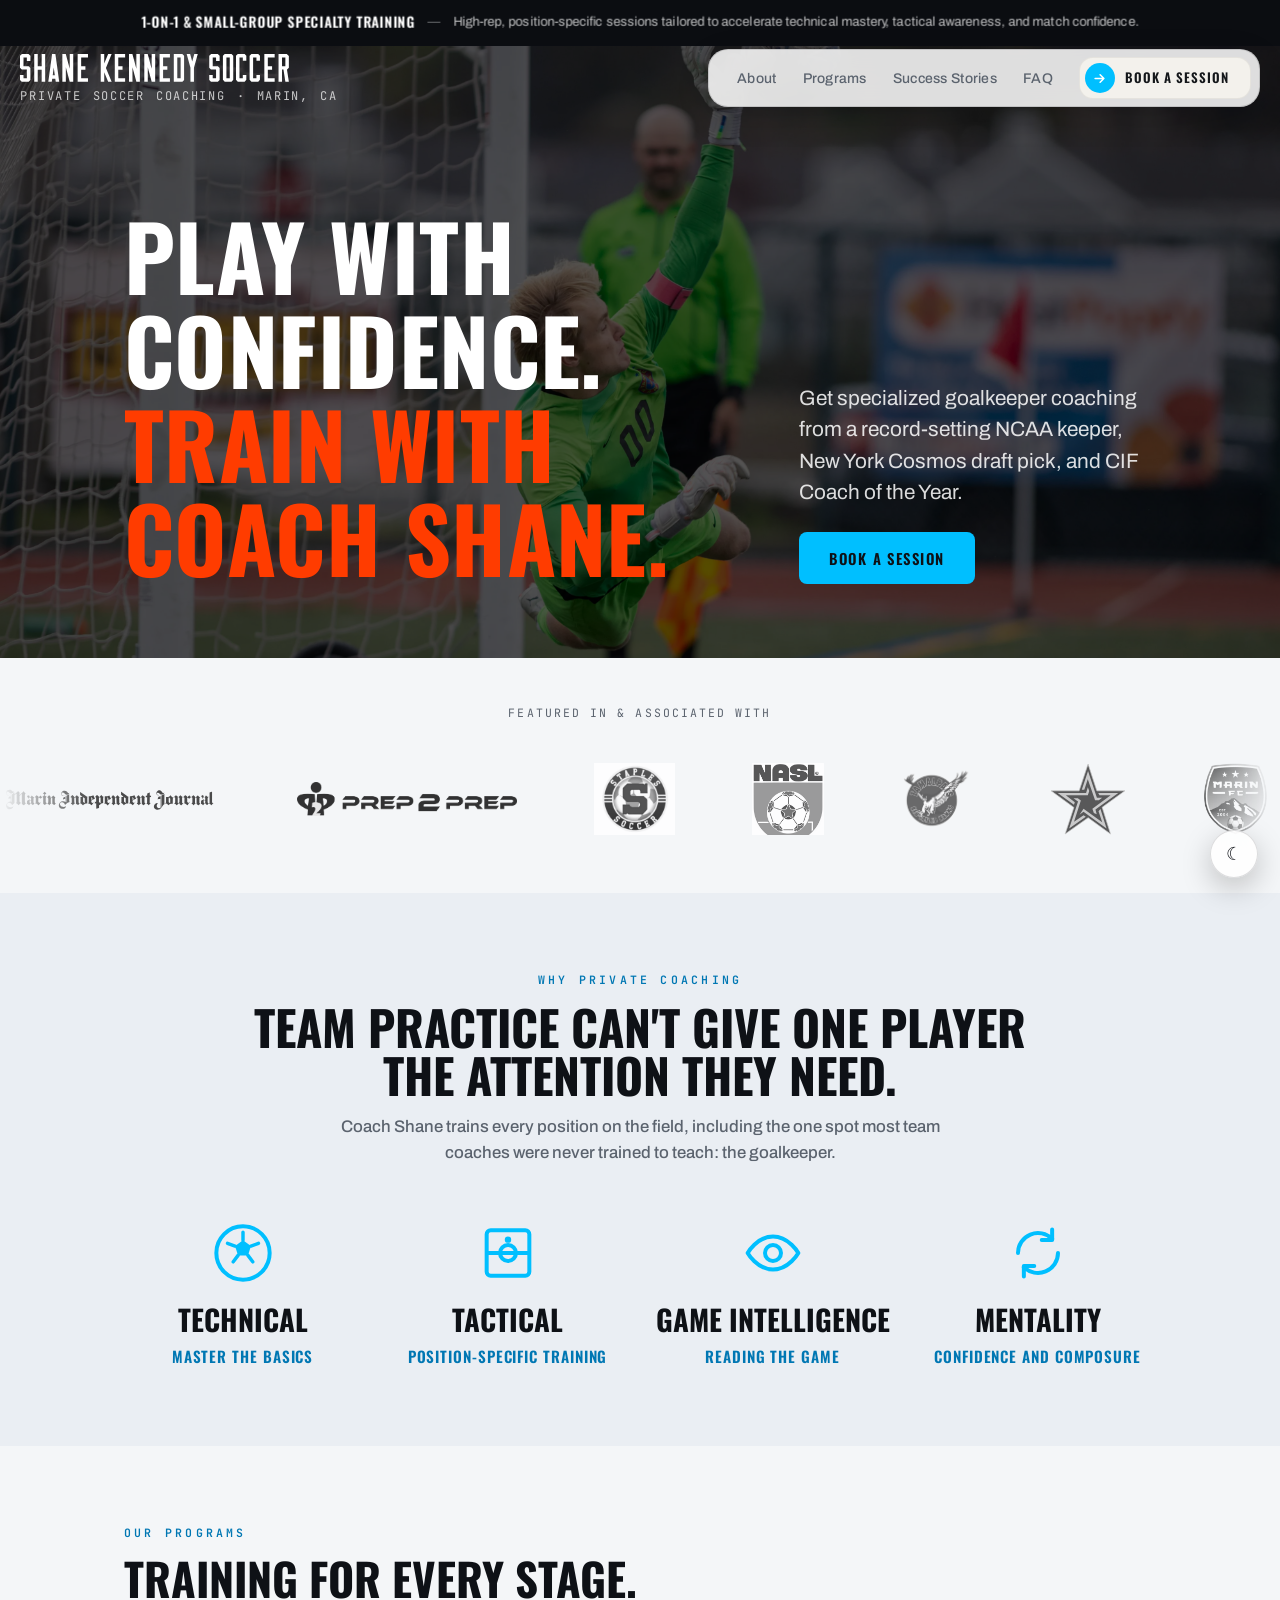
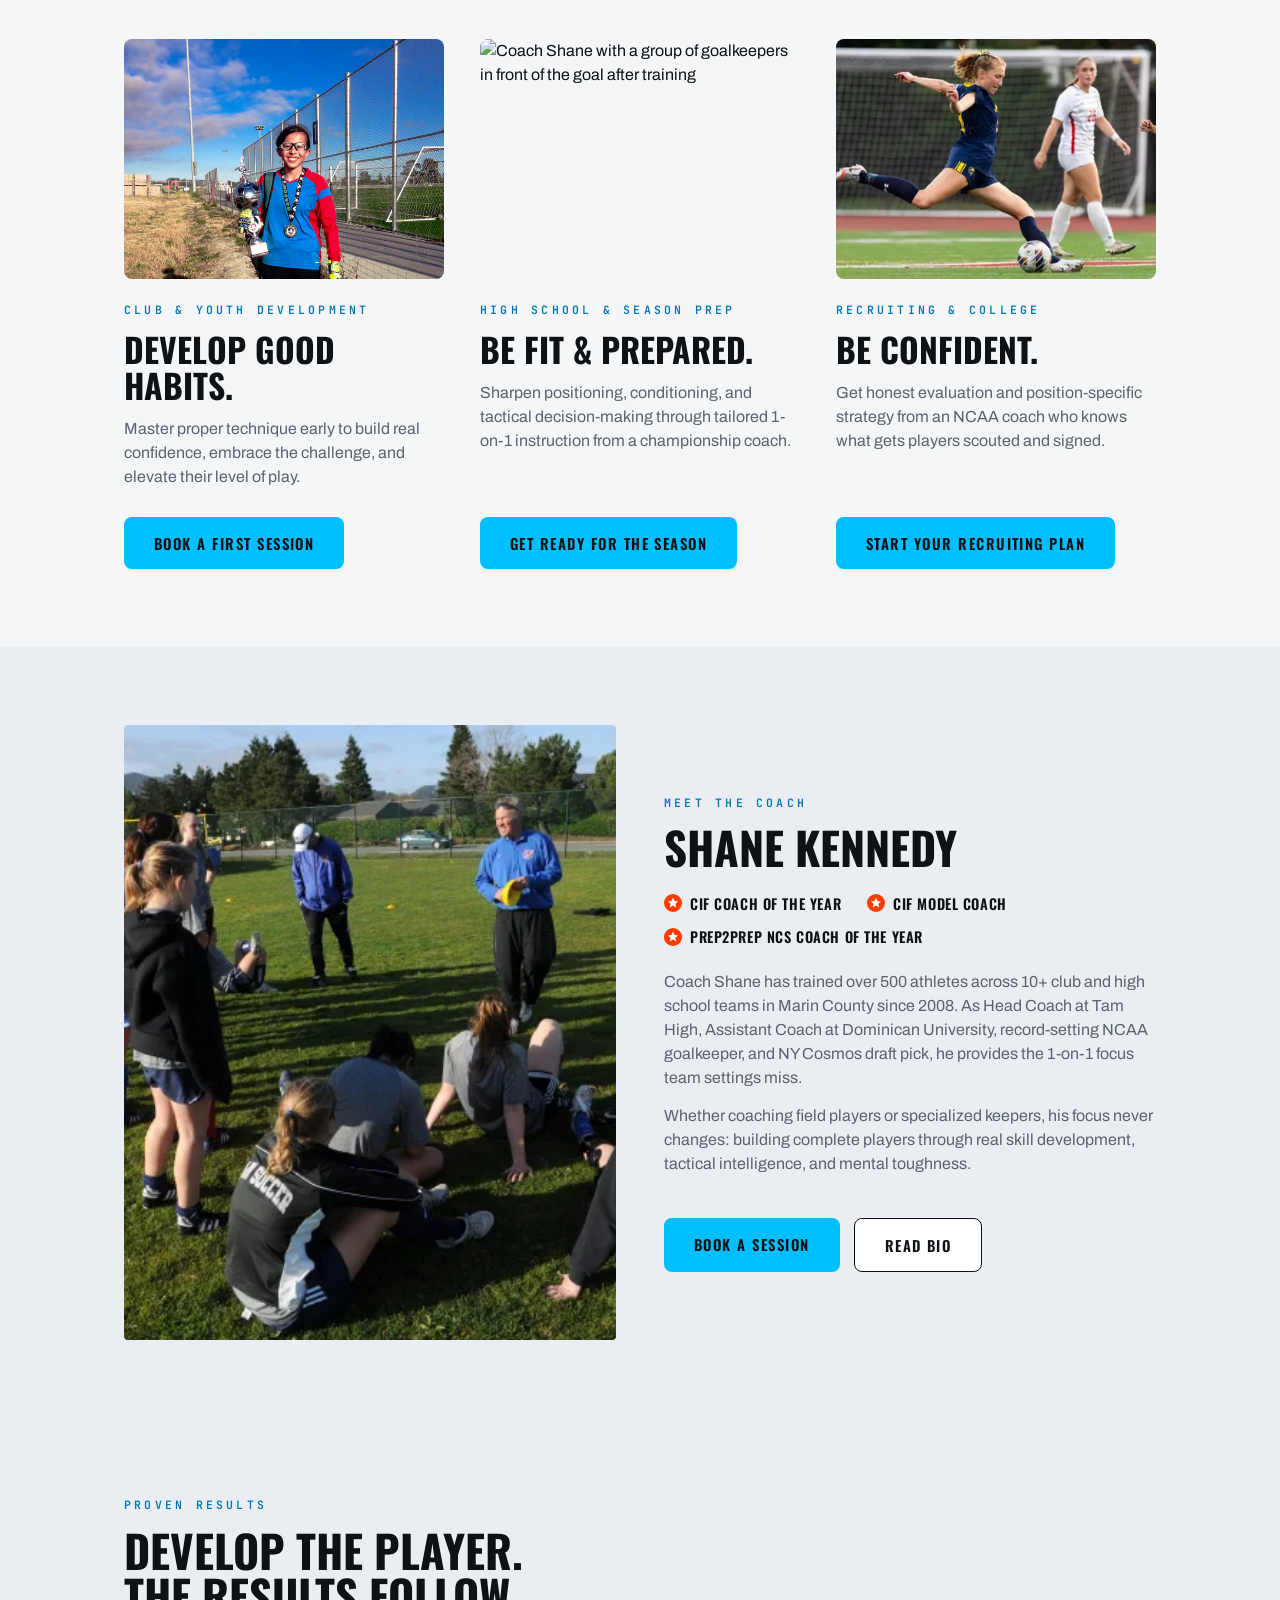
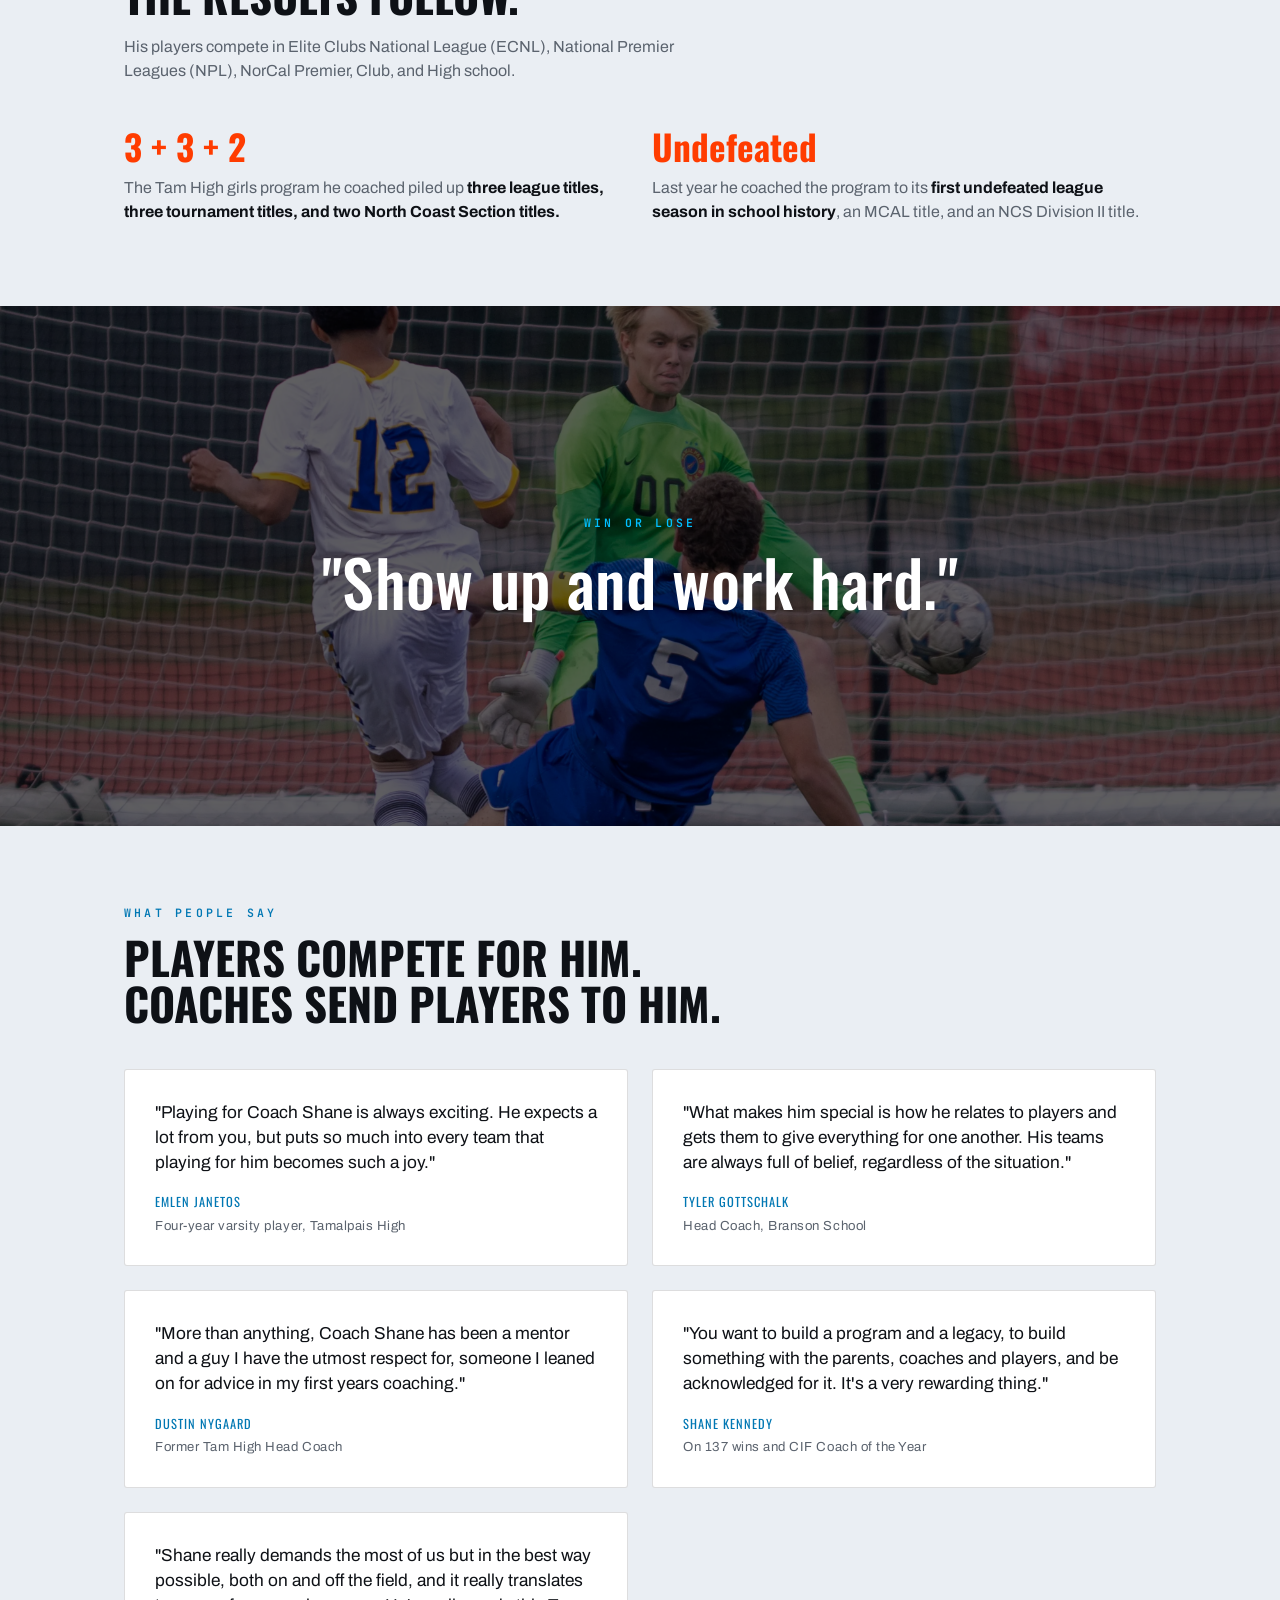
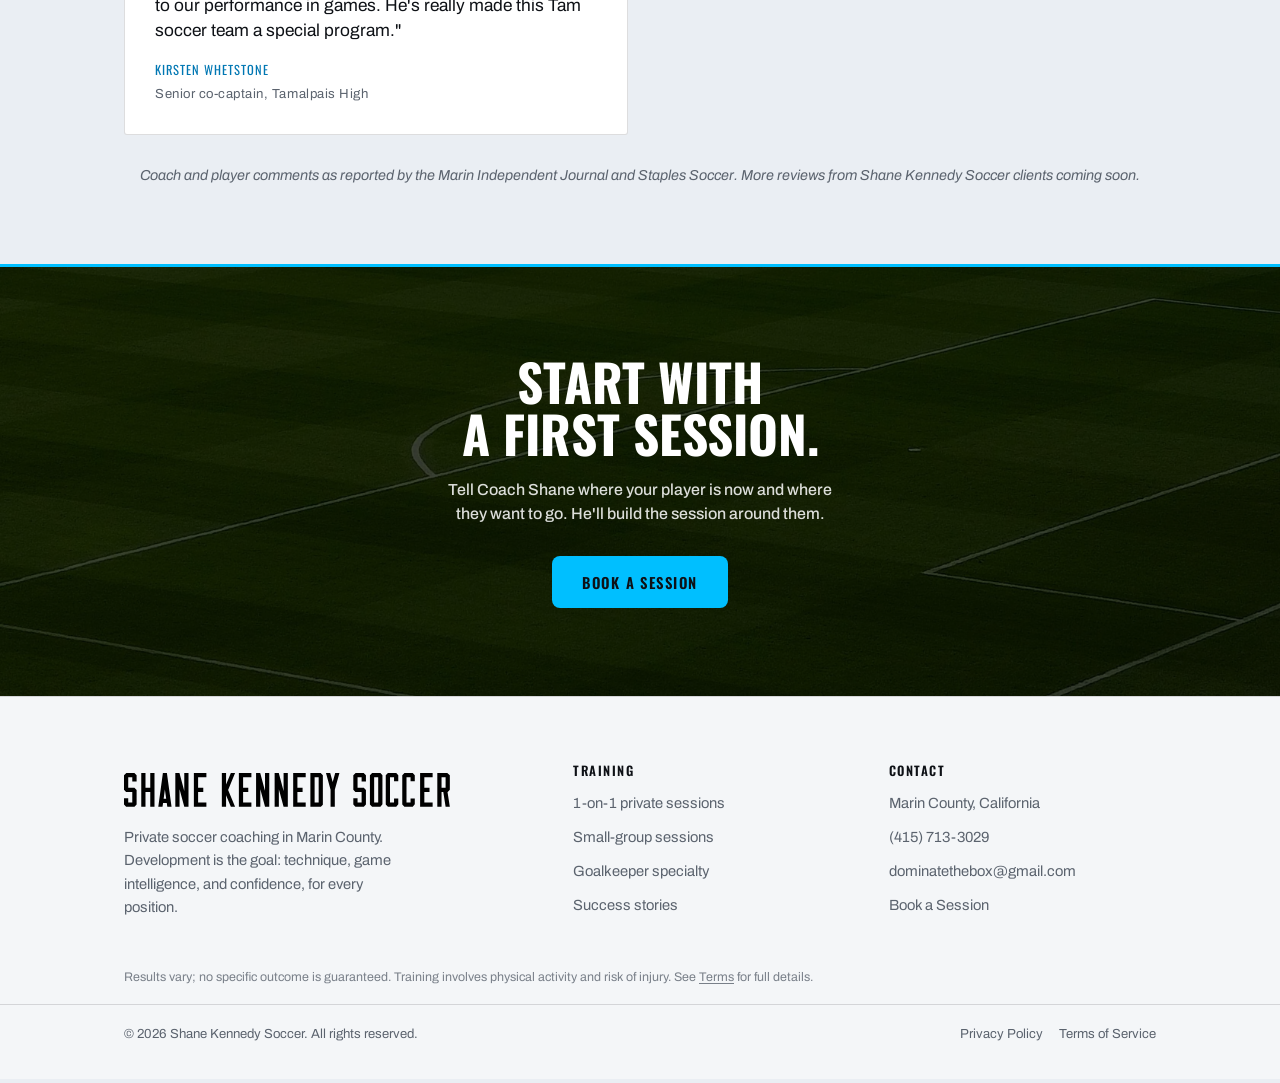
==== commit 9fce43cd: "Desktop split hero, tighter nav margins, drop success "See the Record" - Home hero (desktop): headli" ====
--- a/index.html
+++ b/index.html
@@ -61,11 +61,15 @@
 <!-- HERO -->
 <header class="hero">
   <img class="hero-bg" src="assets/images/IMG_0216.WEBP" alt="" aria-hidden="true" loading="eager">
-  <div class="wrap hero-inner">
-    <h1><span class="line1">Play with confidence.</span><em>Train with Coach Shane.</em></h1>
-    <p class="hero-sub">Get specialized goalkeeper coaching from a record-setting NCAA keeper, New York Cosmos draft pick, and CIF Coach of the Year.</p>
-    <div class="hero-cta-row">
-      <a href="book.html" class="btn btn-primary">Book a Session</a>
+  <div class="wrap hero-inner hero-split">
+    <div class="hero-left">
+      <h1><span class="line1">Play with confidence.</span><em>Train with Coach Shane.</em></h1>
+    </div>
+    <div class="hero-right">
+      <p class="hero-sub">Get specialized goalkeeper coaching from a record-setting NCAA keeper, New York Cosmos draft pick, and CIF Coach of the Year.</p>
+      <div class="hero-cta-row">
+        <a href="book.html" class="btn btn-primary">Book a Session</a>
+      </div>
     </div>
   </div>
 </header>
--- a/styles.css
+++ b/styles.css
@@ -103,7 +103,7 @@
   nav .wrap{
     display:flex;align-items:center;justify-content:space-between;
     background:transparent;border:none;box-shadow:none;
-    max-width:none;width:100%;padding:0 clamp(20px,3vw,44px);
+    max-width:none;width:100%;padding:0 clamp(12px,1.6vw,22px);
   }
   /* logo sits bare — no chip, box, border, or shadow */
   .brand{
@@ -204,6 +204,16 @@
     color:var(--chalk-dim);max-width:50ch;margin:22px auto 0;font-weight:400;
   }
   .hero-cta-row{margin-top:34px;display:flex;gap:14px;justify-content:center;flex-wrap:wrap}
+  /* desktop: headline bottom-left, sub + CTA bottom-right */
+  @media(min-width:781px){
+    body.home .hero{padding:150px 0 74px}
+    .hero-split{display:flex;align-items:flex-end;justify-content:space-between;gap:56px;text-align:left;min-height:44vh}
+    .hero-split .hero-left{flex:1 1 auto;max-width:60%}
+    .hero-split .hero-left h1{margin:0}
+    .hero-split .hero-right{flex:0 1 40%;display:flex;flex-direction:column;align-items:flex-start;text-align:left}
+    .hero-split .hero-sub{margin:0 0 24px;max-width:46ch;text-align:left}
+    .hero-split .hero-cta-row{margin:0;justify-content:flex-start;flex-wrap:wrap}
+  }
   .hero-trigger{margin-top:20px;color:rgba(255,255,255,.9);font-family:'Oswald',sans-serif;text-transform:uppercase;letter-spacing:.08em;font-size:.82rem;font-weight:500}
   /* ---------- 3D rotating announcement bar (full-width strip at the very top) ---------- */
   .announce{
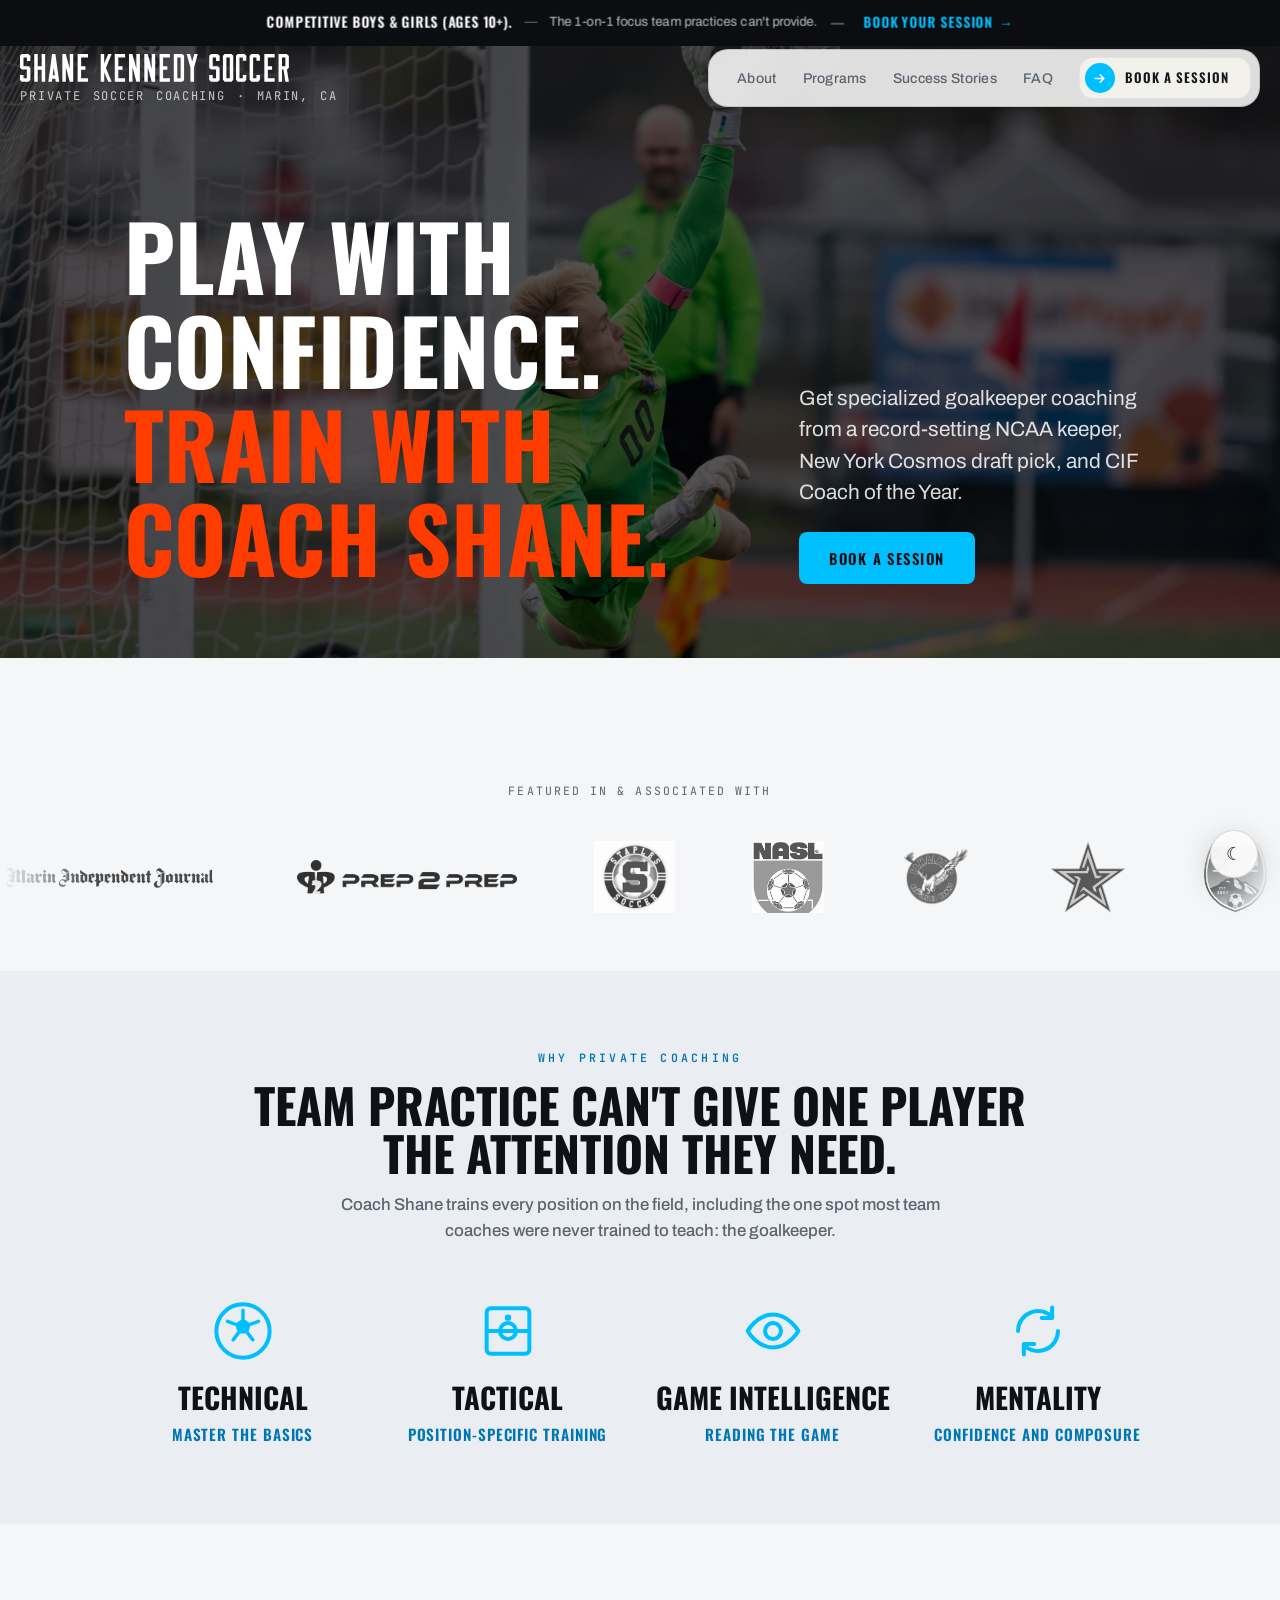
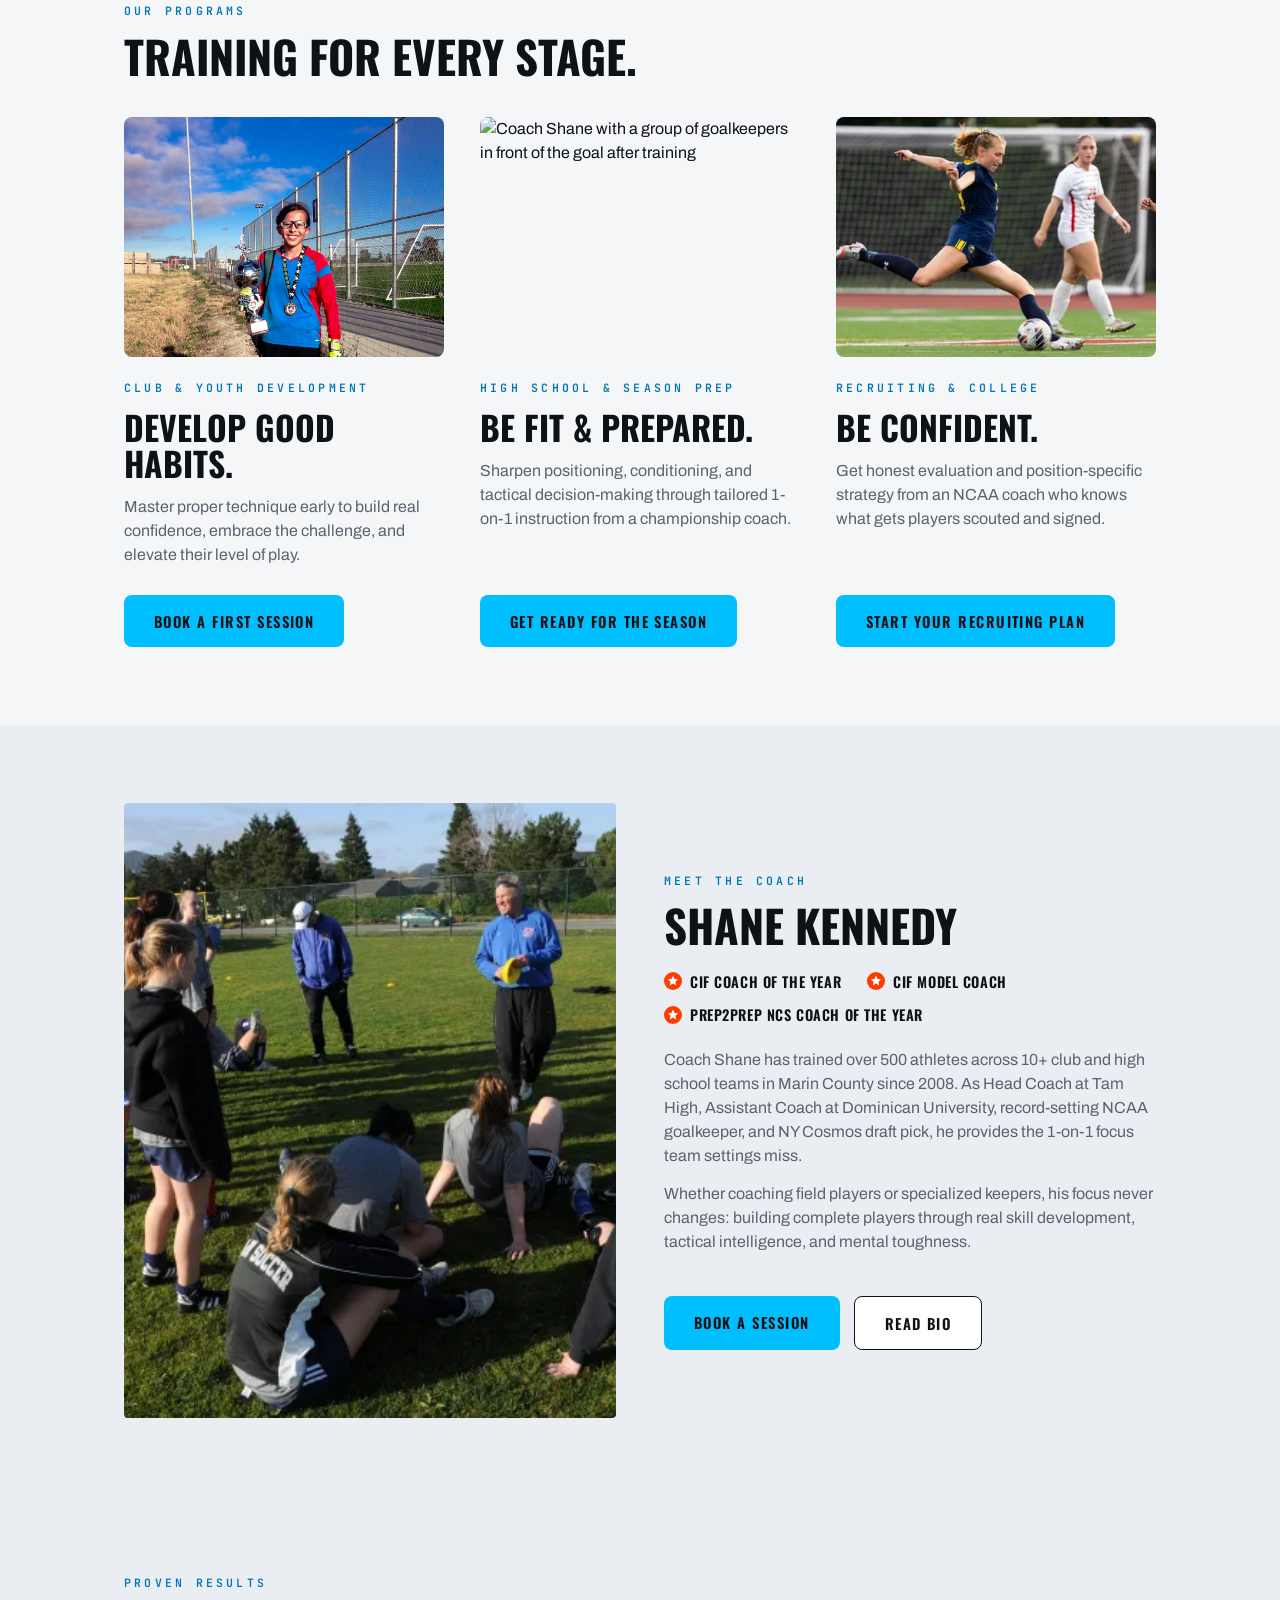
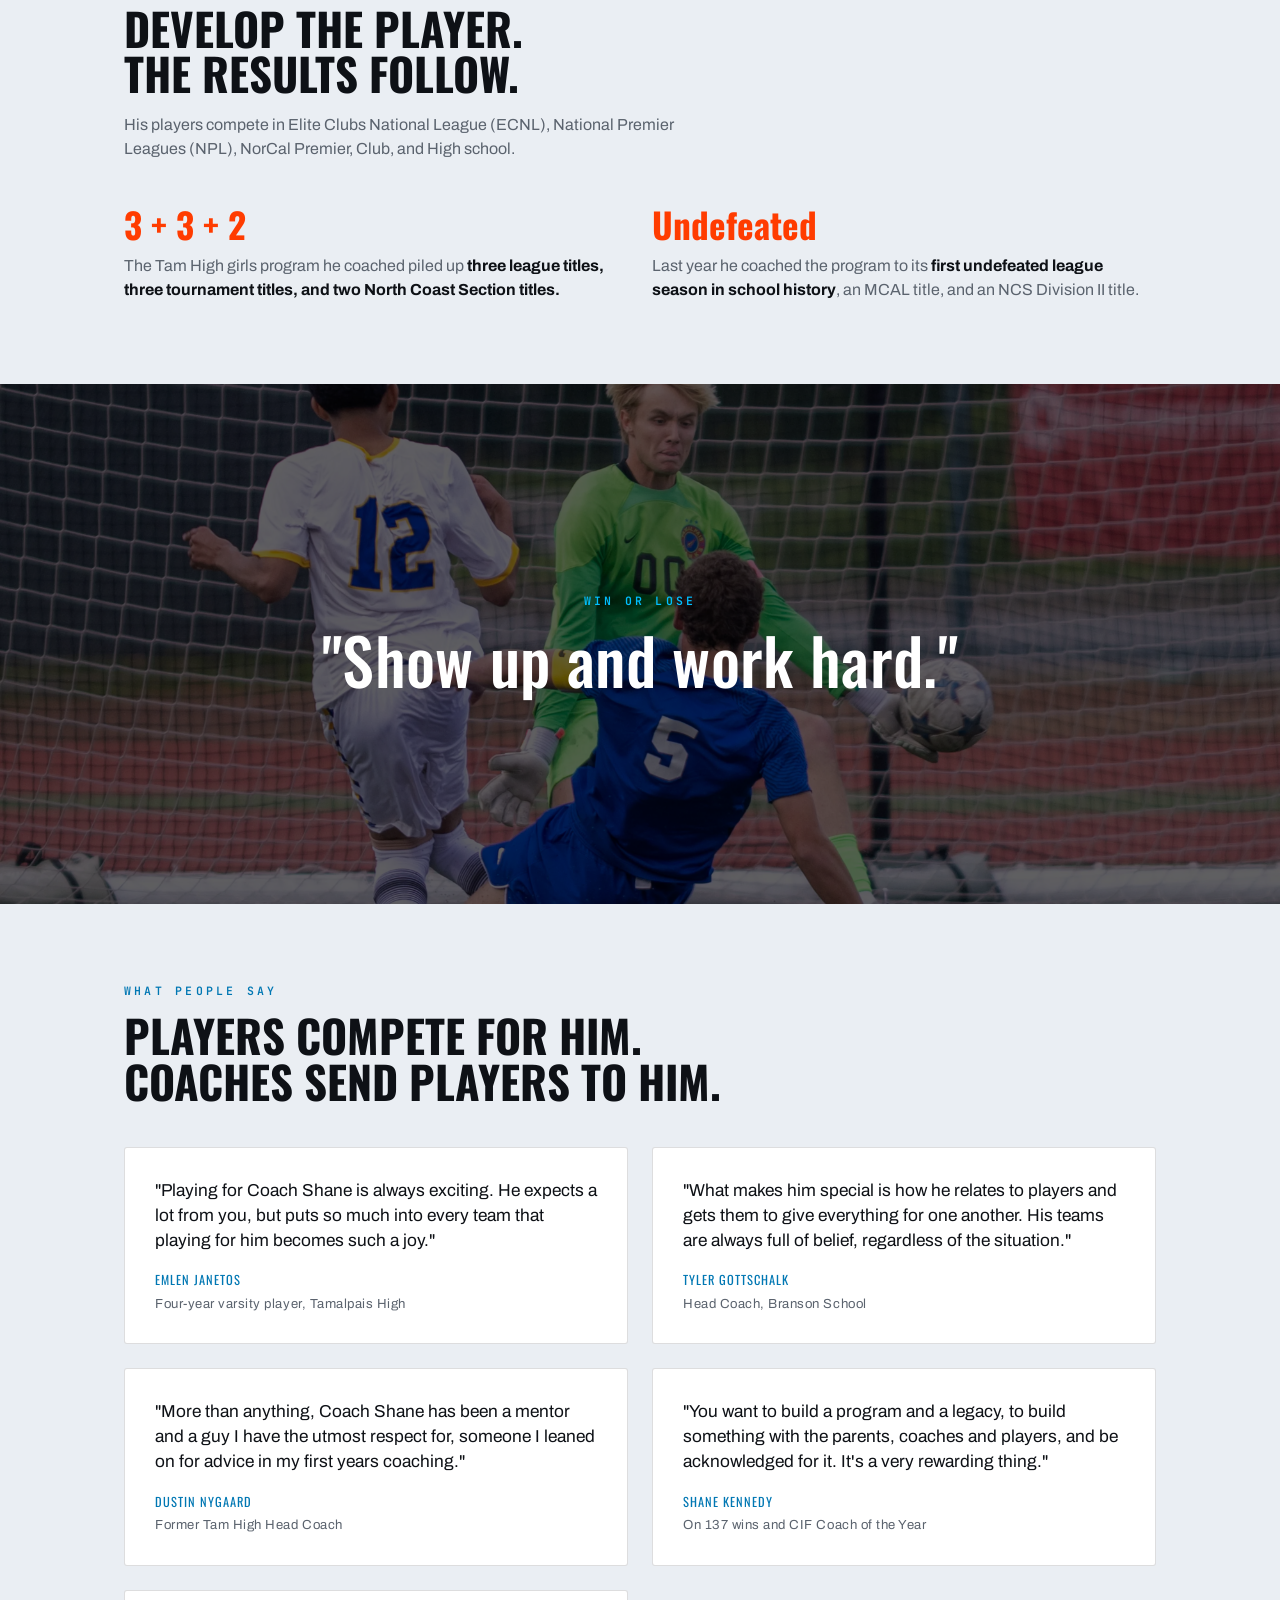
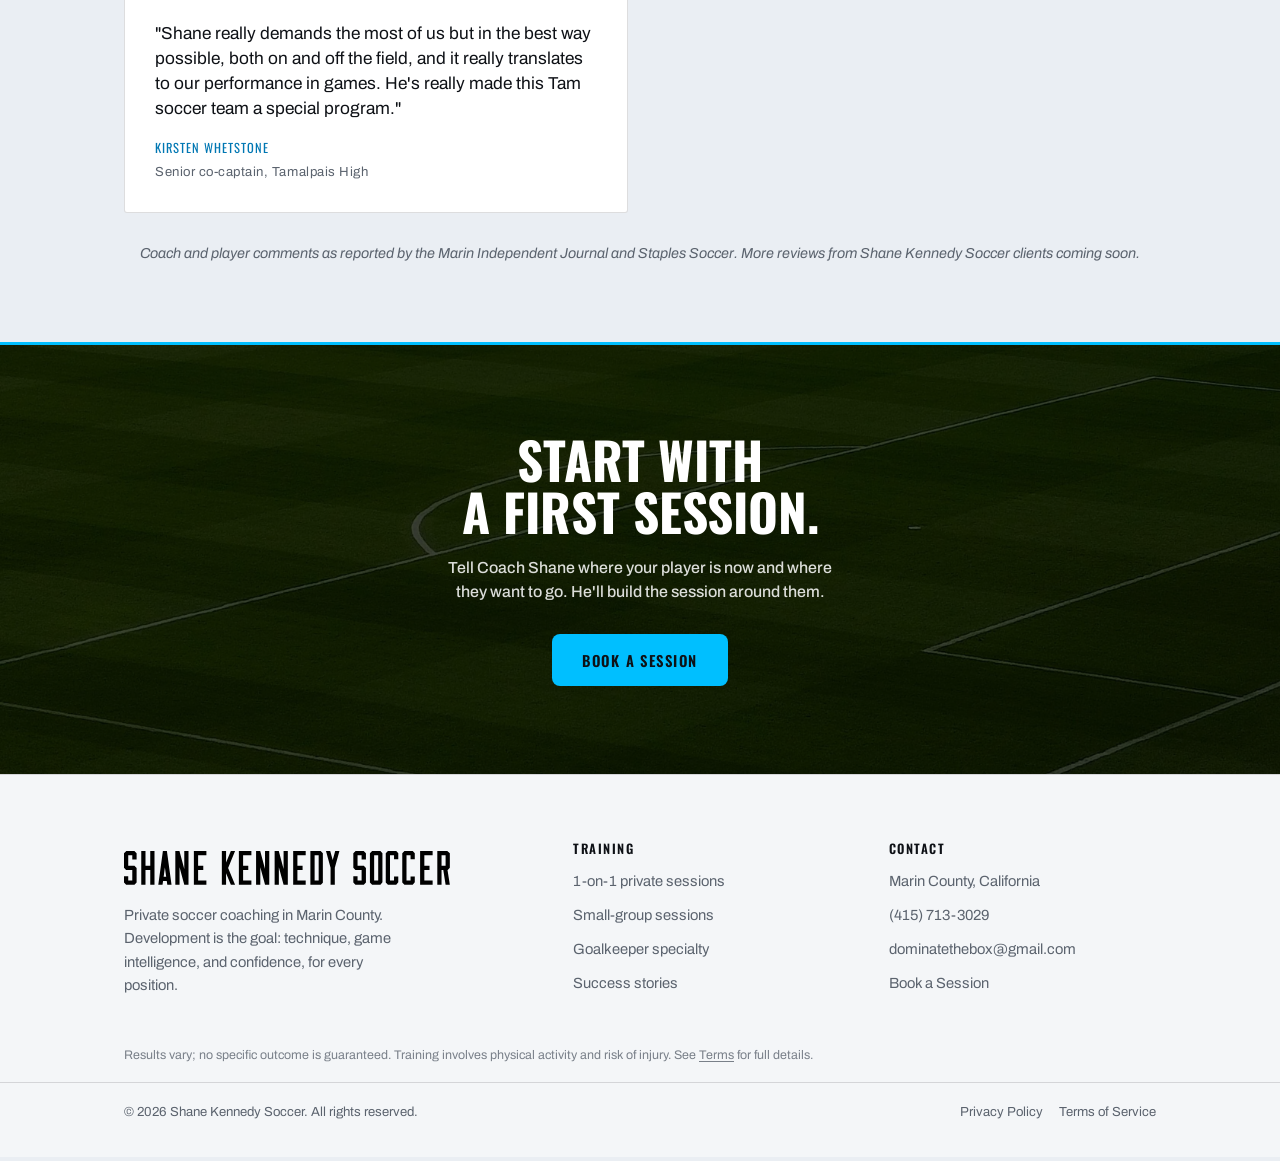
==== commit f55d3f09: "Rewrite announcement slides with CTAs; balance hero-to-logos gap - New rotating bar copy: headline, " ====
--- a/index.html
+++ b/index.html
@@ -30,16 +30,19 @@
 <div class="announce" role="region" aria-label="Program highlights" aria-live="polite">
   <div class="announce-stage">
     <div class="announce-face announce-face-1">
-      <span class="announce-lead">1-on-1 &amp; Small-Group Specialty Training</span>
-      <span class="announce-desc">High-rep, position-specific sessions tailored to accelerate technical mastery, tactical awareness, and match confidence.</span>
+      <span class="announce-lead">Competitive Boys &amp; Girls (Ages 10+).</span>
+      <span class="announce-desc">The 1-on-1 focus team practices can't provide.</span>
+      <a class="announce-cta" href="book.html">Book Your Session</a>
     </div>
     <div class="announce-face announce-face-2">
-      <span class="announce-lead">Club &amp; High School Elite Preparation</span>
-      <span class="announce-desc">Targeted instruction designed to sharpen decision-making, conditioning, and execution for competitive squad players.</span>
+      <span class="announce-lead">Club, High School &amp; College Prep.</span>
+      <span class="announce-desc">High-rep technical training that wins starting spots.</span>
+      <a class="announce-cta" href="book.html">Train Now</a>
     </div>
     <div class="announce-face announce-face-3">
-      <span class="announce-lead">College Pathway &amp; Recruiting Edge</span>
-      <span class="announce-desc">Honest evaluations and position-specific strategic training to help high school athletes get noticed by collegiate scouts.</span>
+      <span class="announce-lead">College Pathway &amp; Recruiting Edge.</span>
+      <span class="announce-desc">The proven roadmap to get noticed and signed by scouts.</span>
+      <a class="announce-cta" href="book.html">Get Evaluated</a>
     </div>
   </div>
 </div>
--- a/styles.css
+++ b/styles.css
@@ -246,6 +246,16 @@
     font-size:clamp(.68rem,1.2vw,.8rem);color:rgba(255,255,255,.74);line-height:1;
   }
   .announce-desc::before{content:"—";margin:0 12px;color:rgba(255,255,255,.42)}
+  .announce-cta{
+    display:inline-flex;align-items:center;gap:6px;pointer-events:auto;
+    font-family:'Oswald',sans-serif;text-transform:uppercase;letter-spacing:.06em;
+    font-weight:600;font-size:clamp(.7rem,1.3vw,.84rem);color:var(--signal);
+    text-decoration:none;white-space:nowrap;transition:color .15s ease;
+  }
+  .announce-cta::before{content:"—";margin:0 12px;color:rgba(255,255,255,.42)}
+  .announce-cta::after{content:"→";transition:transform .15s ease}
+  .announce-cta:hover{color:#fff}
+  .announce-cta:hover::after{transform:translateX(3px)}
   @keyframes announce-rotate{
     0%,27.78%    {transform:rotateX(0deg)}
     33.33%,61.11%{transform:rotateX(-120deg)}
@@ -627,6 +637,8 @@
   .logos{background:var(--pitch-dark);border-top:1px solid var(--line);border-bottom:1px solid var(--line);padding:46px 0}
   /* home page: drop the grey divider lines between the dark bands */
   body.home .logos,body.home .audiences{border-top:none;border-bottom:none}
+  /* home page: match the gap above "Featured in" to the gap below the logos */
+  body.home .logos-marquee{padding-top:124px}
   .aff-group{text-align:center}
   .aff-label{font-family:'JetBrains Mono',monospace;text-transform:uppercase;letter-spacing:.18em;font-size:.72rem;color:var(--chalk-dim);margin:0 0 34px;text-align:center}
   /* one-line auto-scrolling logo carousel */
@@ -828,7 +840,7 @@
     .trigger-bar:not(.creds-bar){display:none}
     /* announcement bar: single concise line on mobile (headline only) */
     .announce{--ah:42px}
-    .announce-desc{display:none}
+    .announce-desc,.announce-cta{display:none}
     nav .brand{height:50px}
     nav.scrolled .brand{height:auto;padding:8px 16px}
     nav .brand-logo{height:20px}
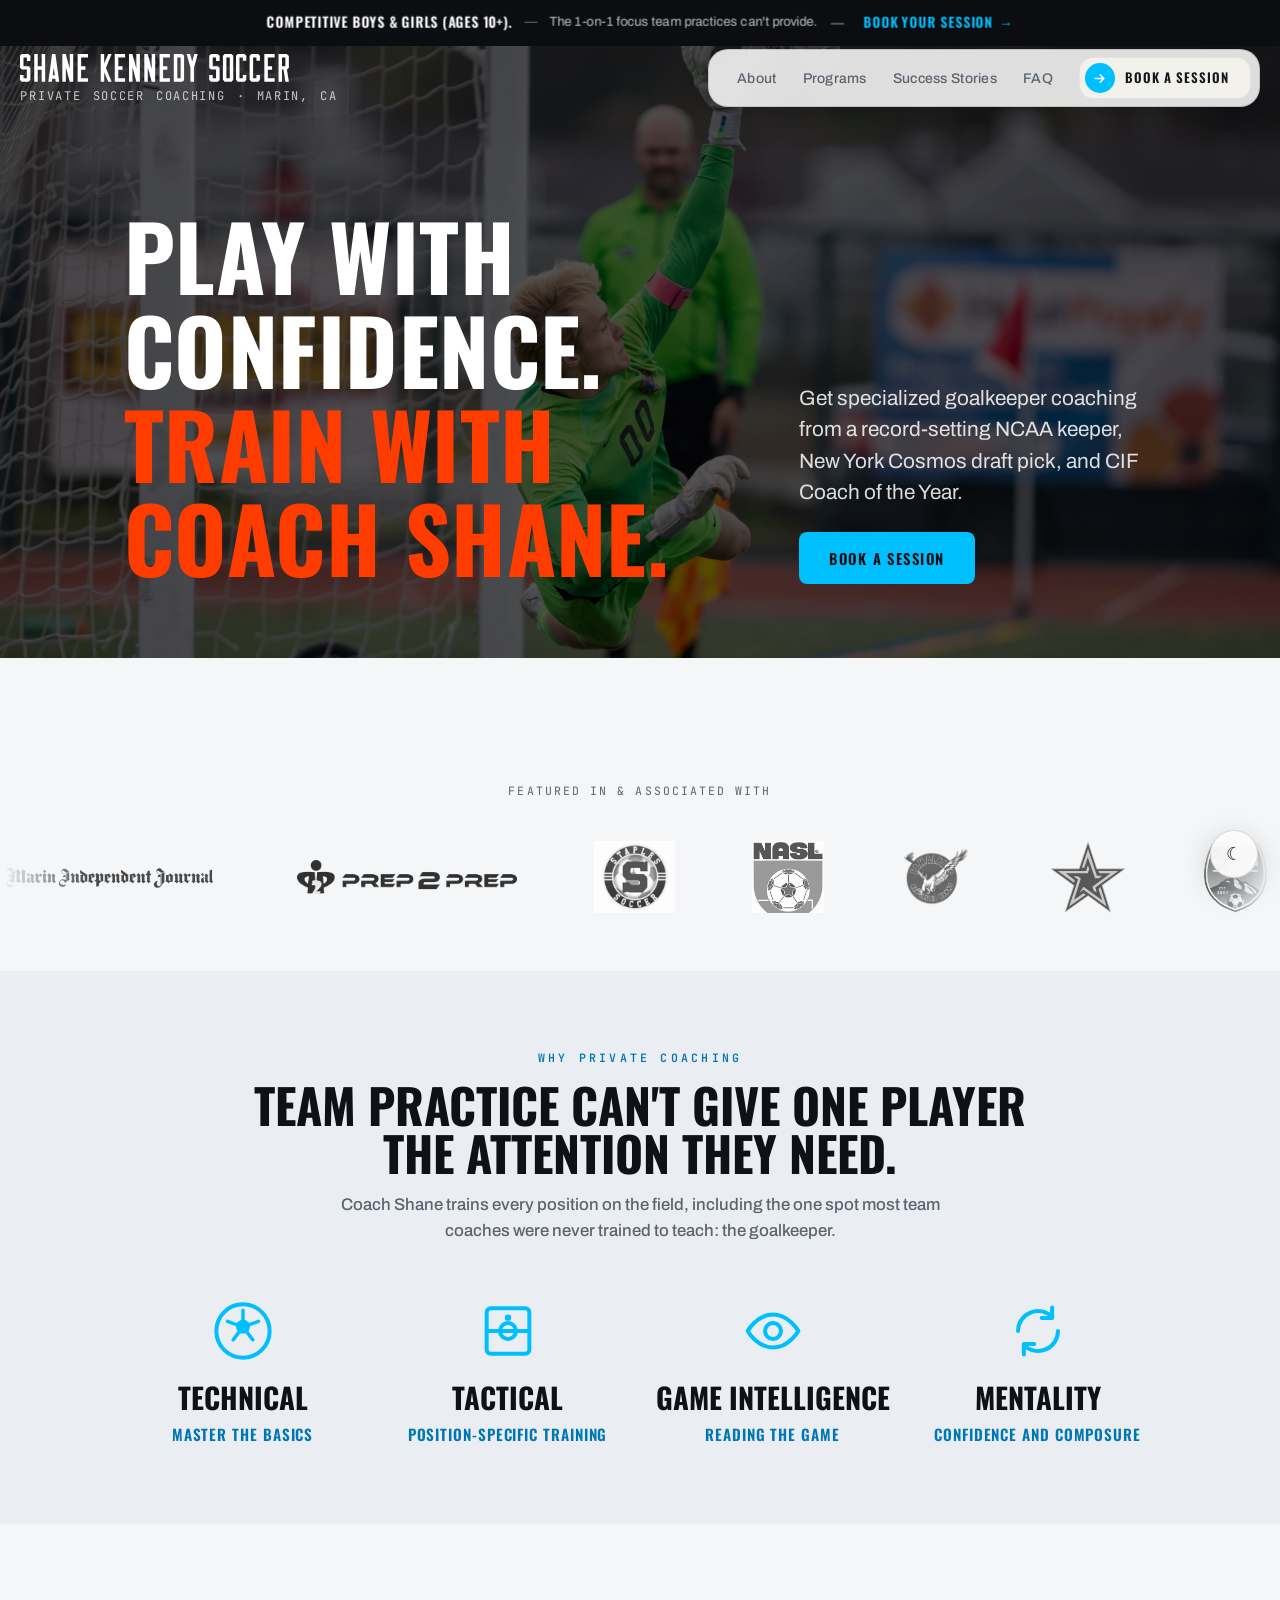
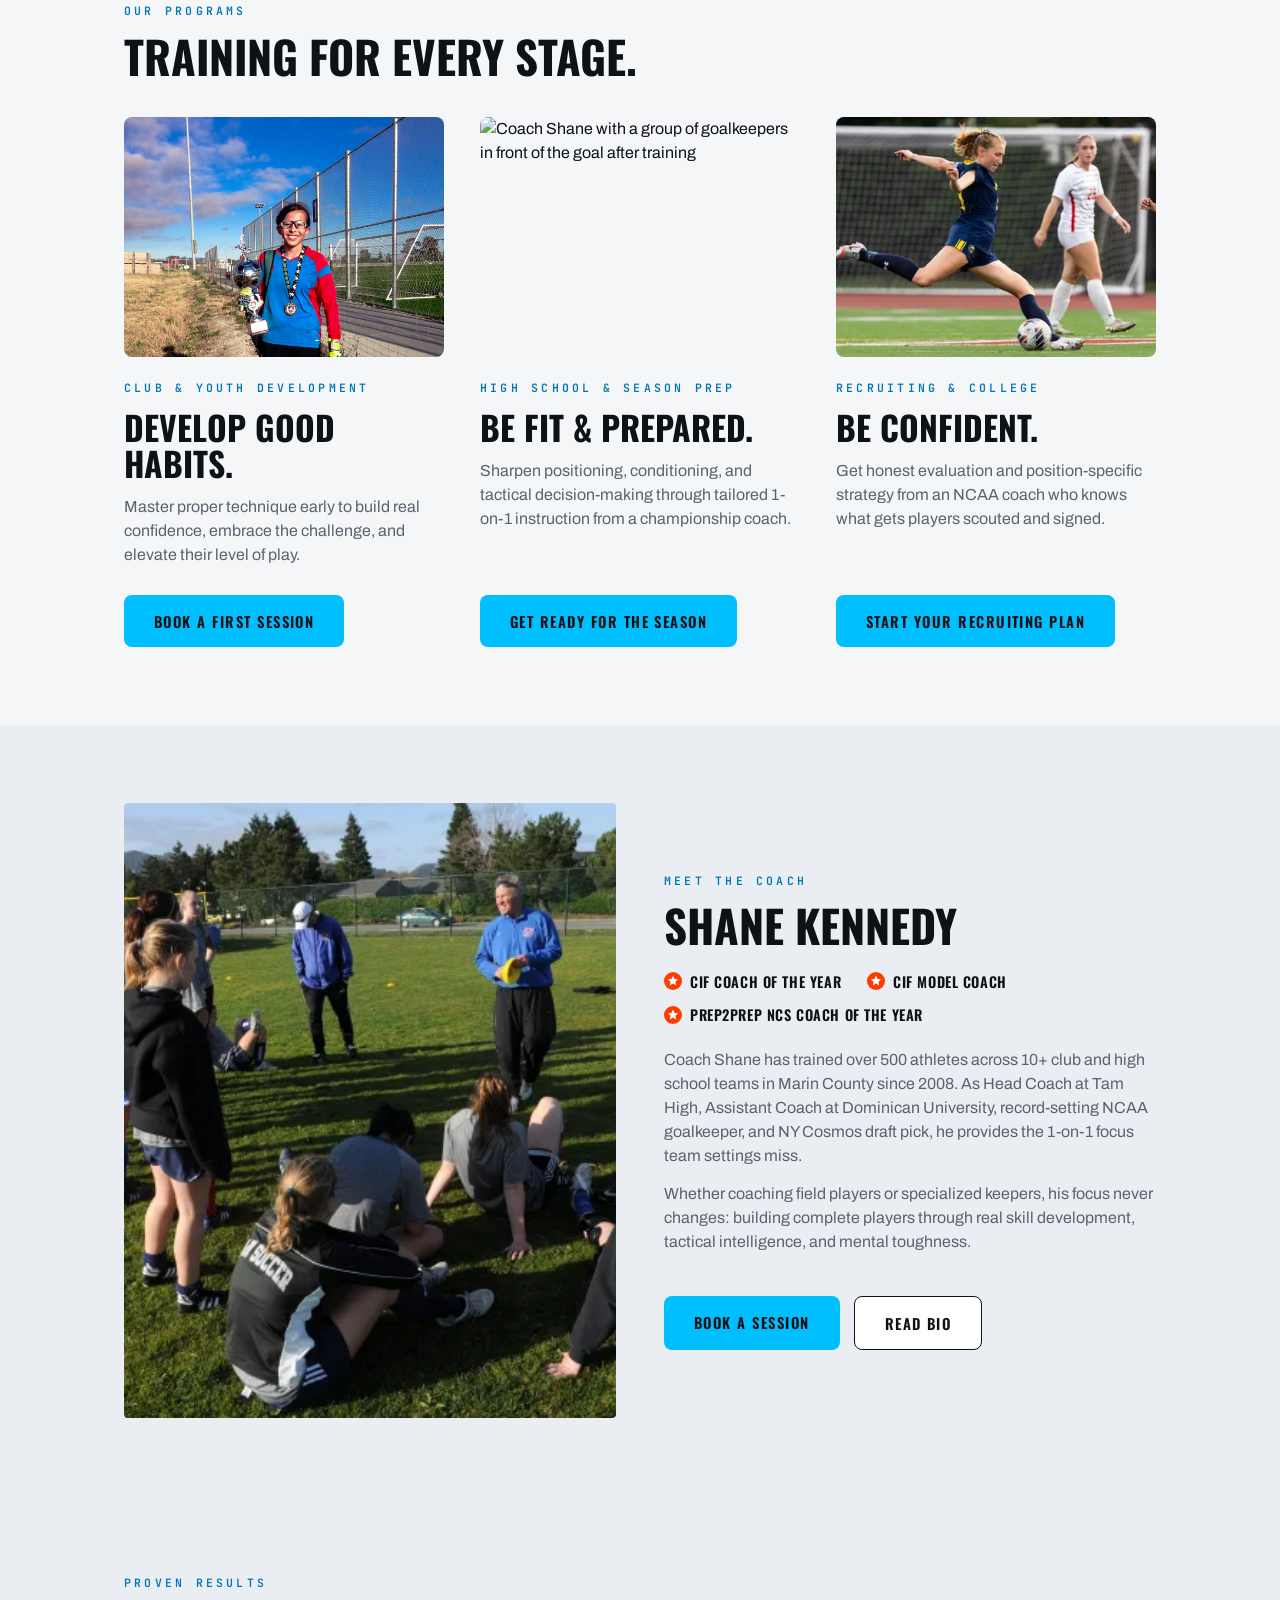
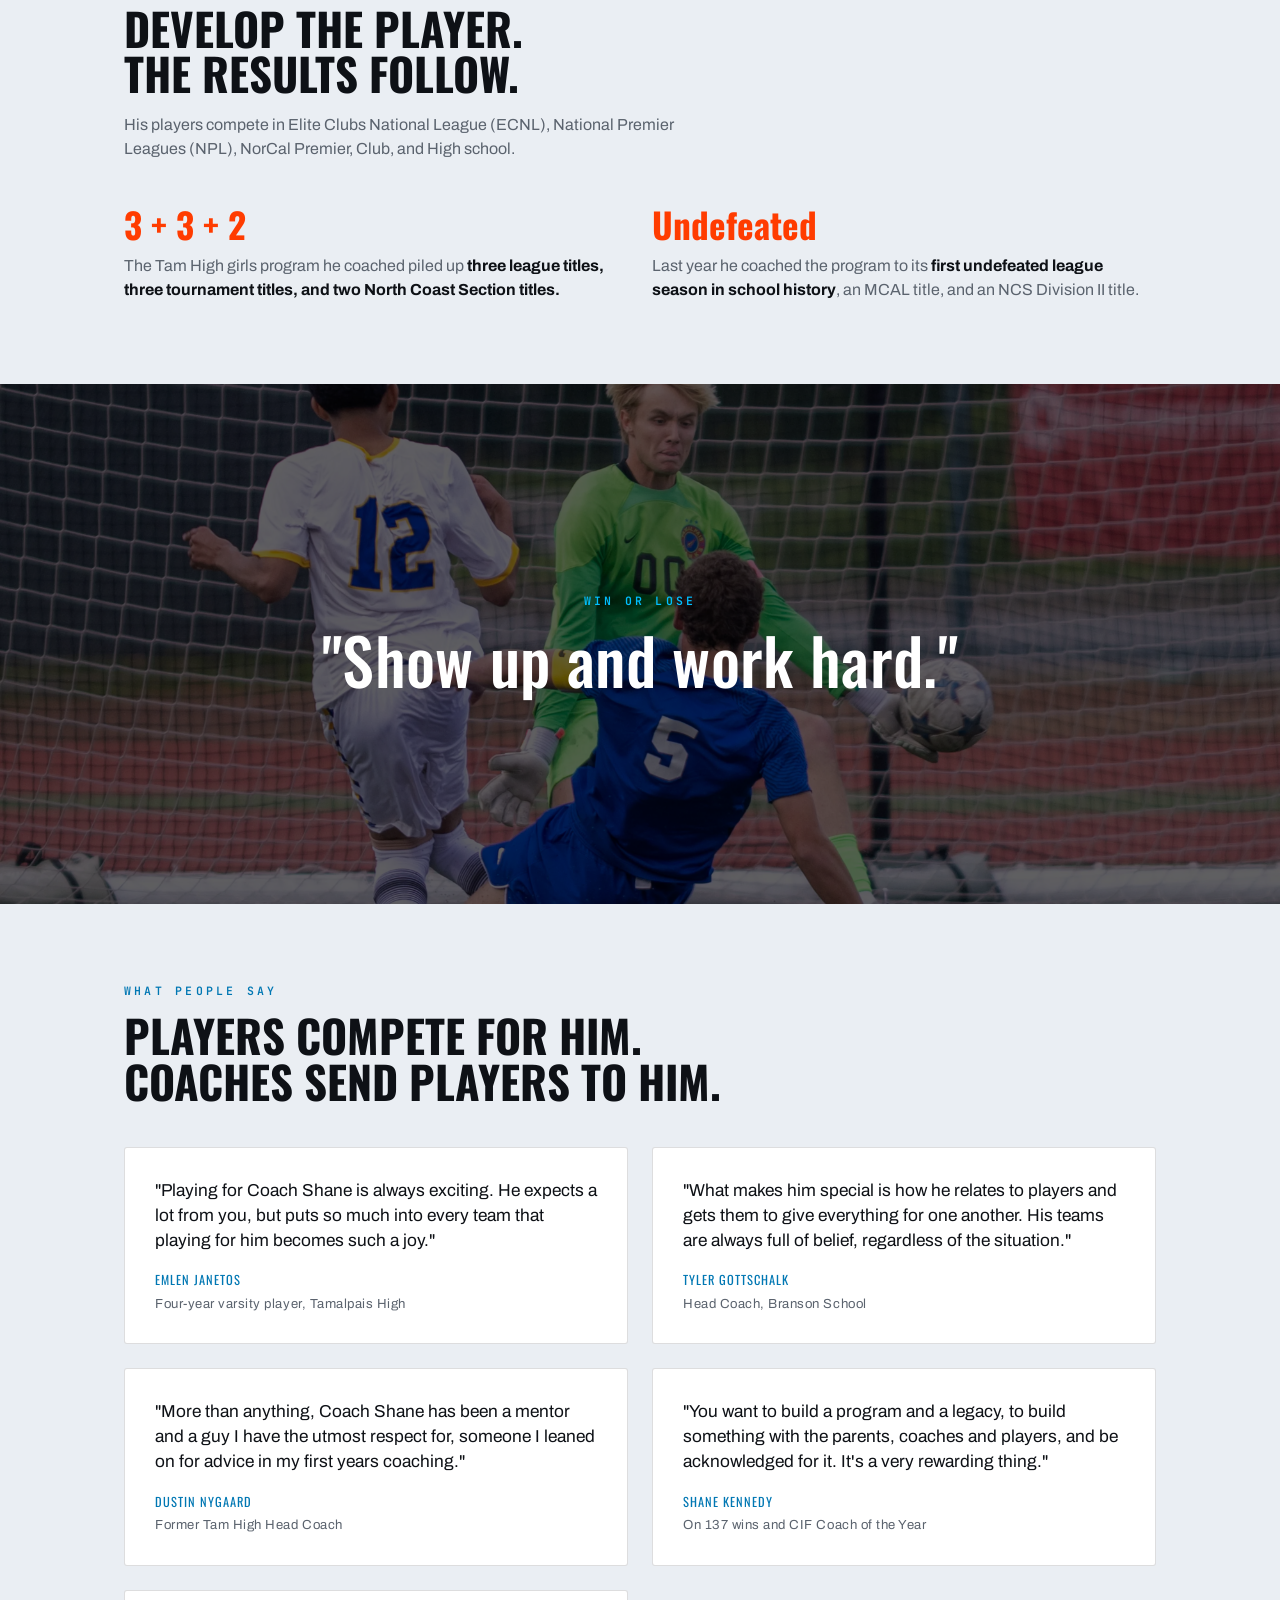
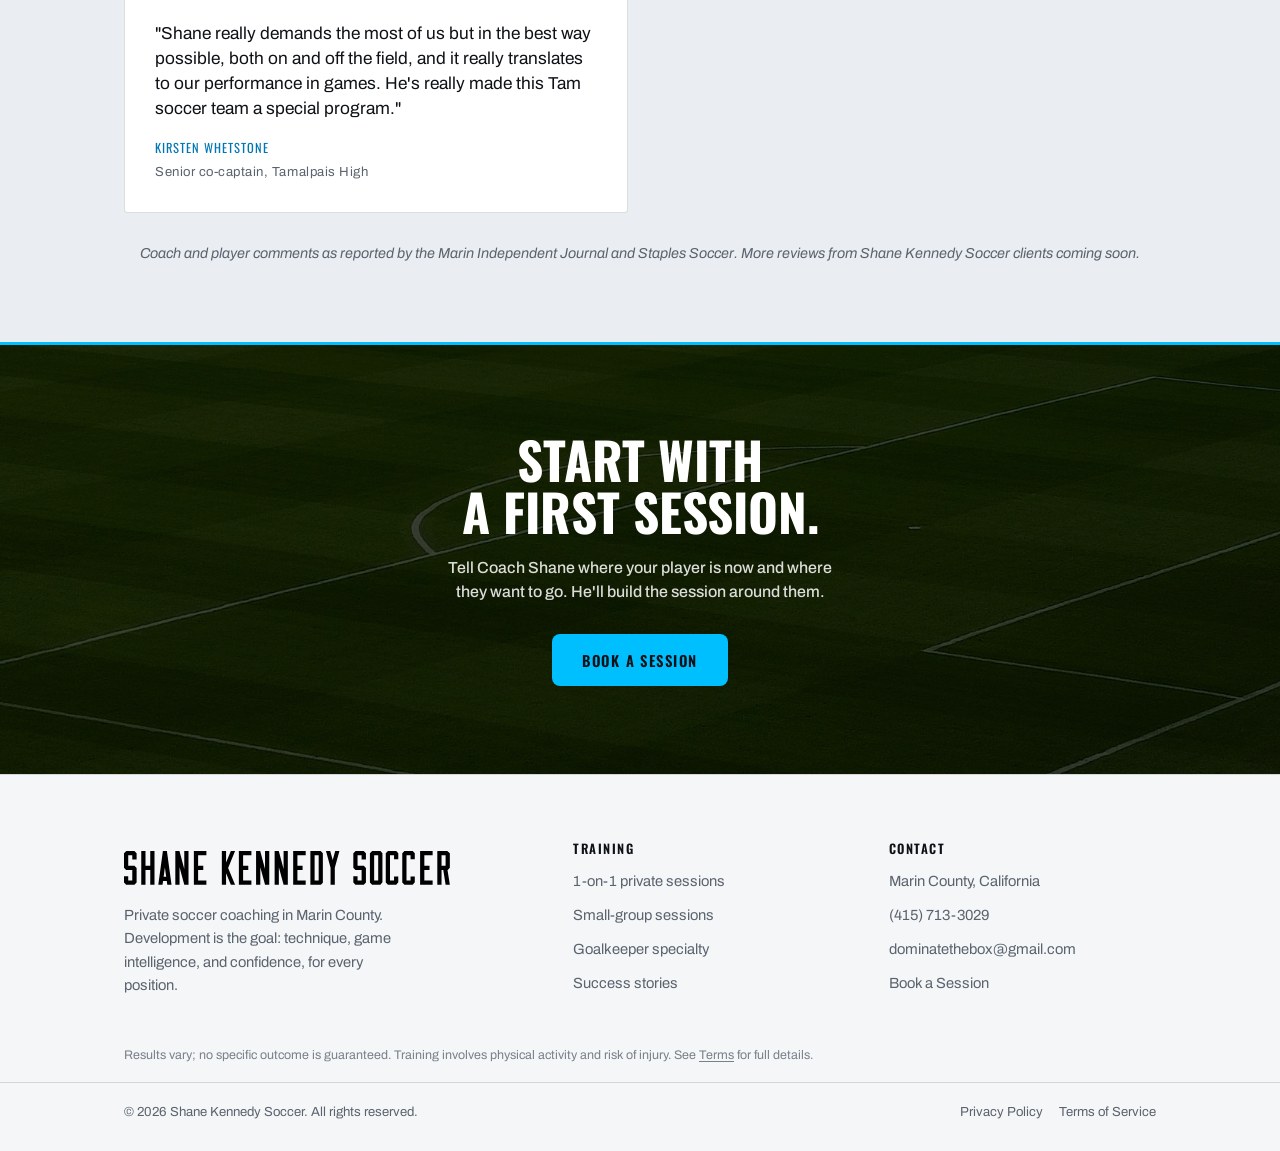
==== commit 6ab81057: "Refine scrolled nav: match brand box to pill, smaller logo, no jitter - Scrolled brand box now match" ====
--- a/index.html
+++ b/index.html
@@ -368,19 +368,24 @@
   var lastY=window.pageYOffset||0, ticking=false;
   function update(){
     var y=window.pageYOffset||0;
-    var trigger=hero?Math.max(hero.offsetHeight-90,120):50;
-    if(y>trigger){
-      nav.classList.add('scrolled');
+    var h=hero?hero.offsetHeight:0;
+    var onEnter=h?Math.max(h-90,120):50;
+    var onExit=Math.max(onEnter-60,0); // hysteresis so the box doesn't flip-flop at the boundary
+    var scrolled=nav.classList.contains('scrolled');
+    if(scrolled){
+      if(y<onExit){ nav.classList.remove('scrolled'); nav.classList.remove('nav-hidden'); scrolled=false; }
+    } else if(y>onEnter){
+      nav.classList.add('scrolled'); scrolled=true;
+    }
+    if(scrolled){
       var menuOpen=navLinks&&navLinks.classList.contains('open');
       if(!menuOpen){
-        if(y>lastY+4) nav.classList.add('nav-hidden');
-        else if(y<lastY-4) nav.classList.remove('nav-hidden');
+        if(y>lastY+10) nav.classList.add('nav-hidden');
+        else if(y<lastY-10) nav.classList.remove('nav-hidden');
       }
-    } else {
-      nav.classList.remove('scrolled');
-      nav.classList.remove('nav-hidden');
     }
-    lastY=y; ticking=false;
+    if(Math.abs(y-lastY)>4) lastY=y; // deadzone: ignore sub-pixel/inertial jitter
+    ticking=false;
   }
   window.addEventListener('scroll',function(){ if(!ticking){ window.requestAnimationFrame(update); ticking=true; } },{passive:true});
   update();
--- a/styles.css
+++ b/styles.css
@@ -124,8 +124,9 @@
     background:var(--nav-bg);backdrop-filter:blur(12px);
     border:1px solid var(--line);border-radius:20px;
     box-shadow:0 10px 34px rgba(0,0,0,.12);
-    padding:9px 22px;height:auto;justify-content:center;
-  }
+    height:58px;padding:0 22px;gap:5px;justify-content:center;
+  }
+  nav.scrolled .brand-logo{height:22px}
   nav.nav-on-hero.scrolled .brand-logo{filter:var(--logo-filter)}
   nav.nav-on-hero.scrolled .brand-tag{color:var(--chalk-dim)}
   /* hamburger toggle — hidden on desktop, shown on mobile */
@@ -842,8 +843,9 @@
     .announce{--ah:42px}
     .announce-desc,.announce-cta{display:none}
     nav .brand{height:50px}
-    nav.scrolled .brand{height:auto;padding:8px 16px}
+    nav.scrolled .brand{height:46px;padding:0 14px;gap:4px}
     nav .brand-logo{height:20px}
+    nav.scrolled .brand-logo{height:17px}
     .brand-tag{display:none}
     .form-row{grid-template-columns:1fr}
     .split{grid-template-columns:1fr;gap:28px}
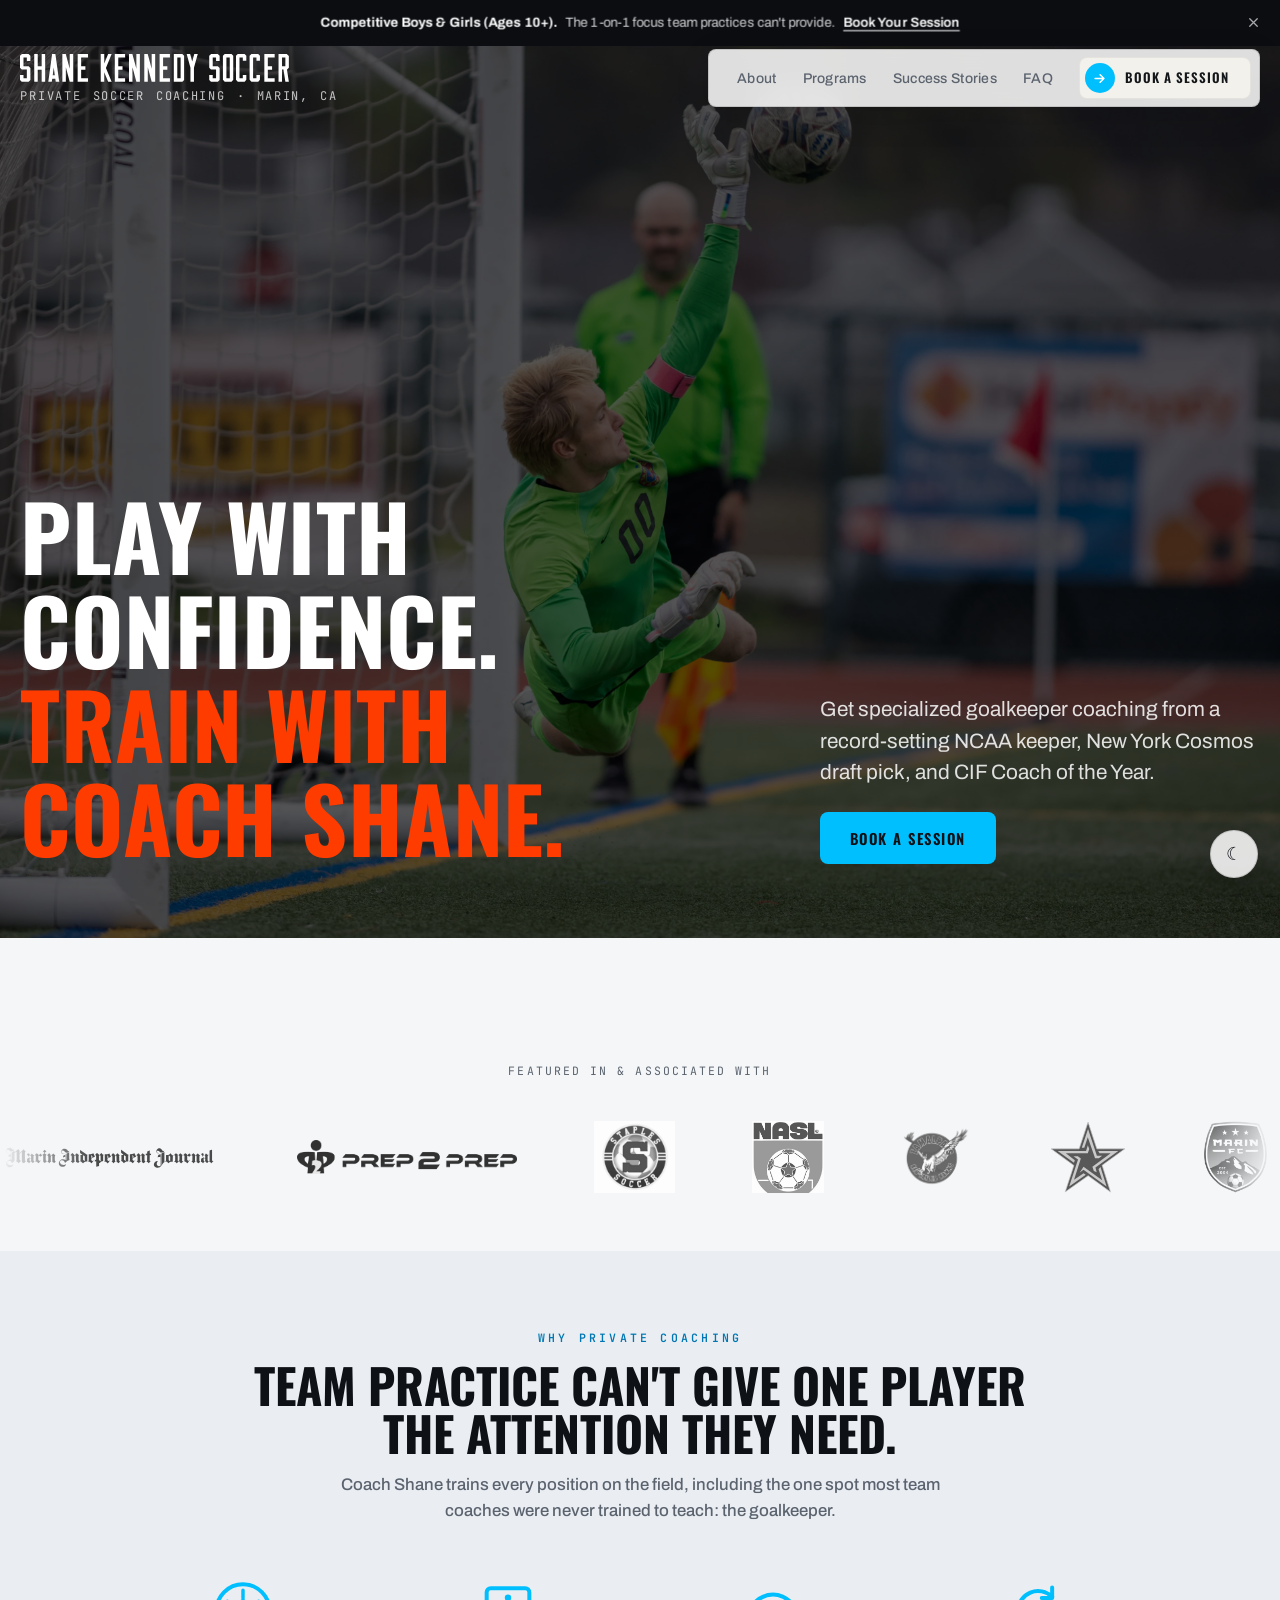
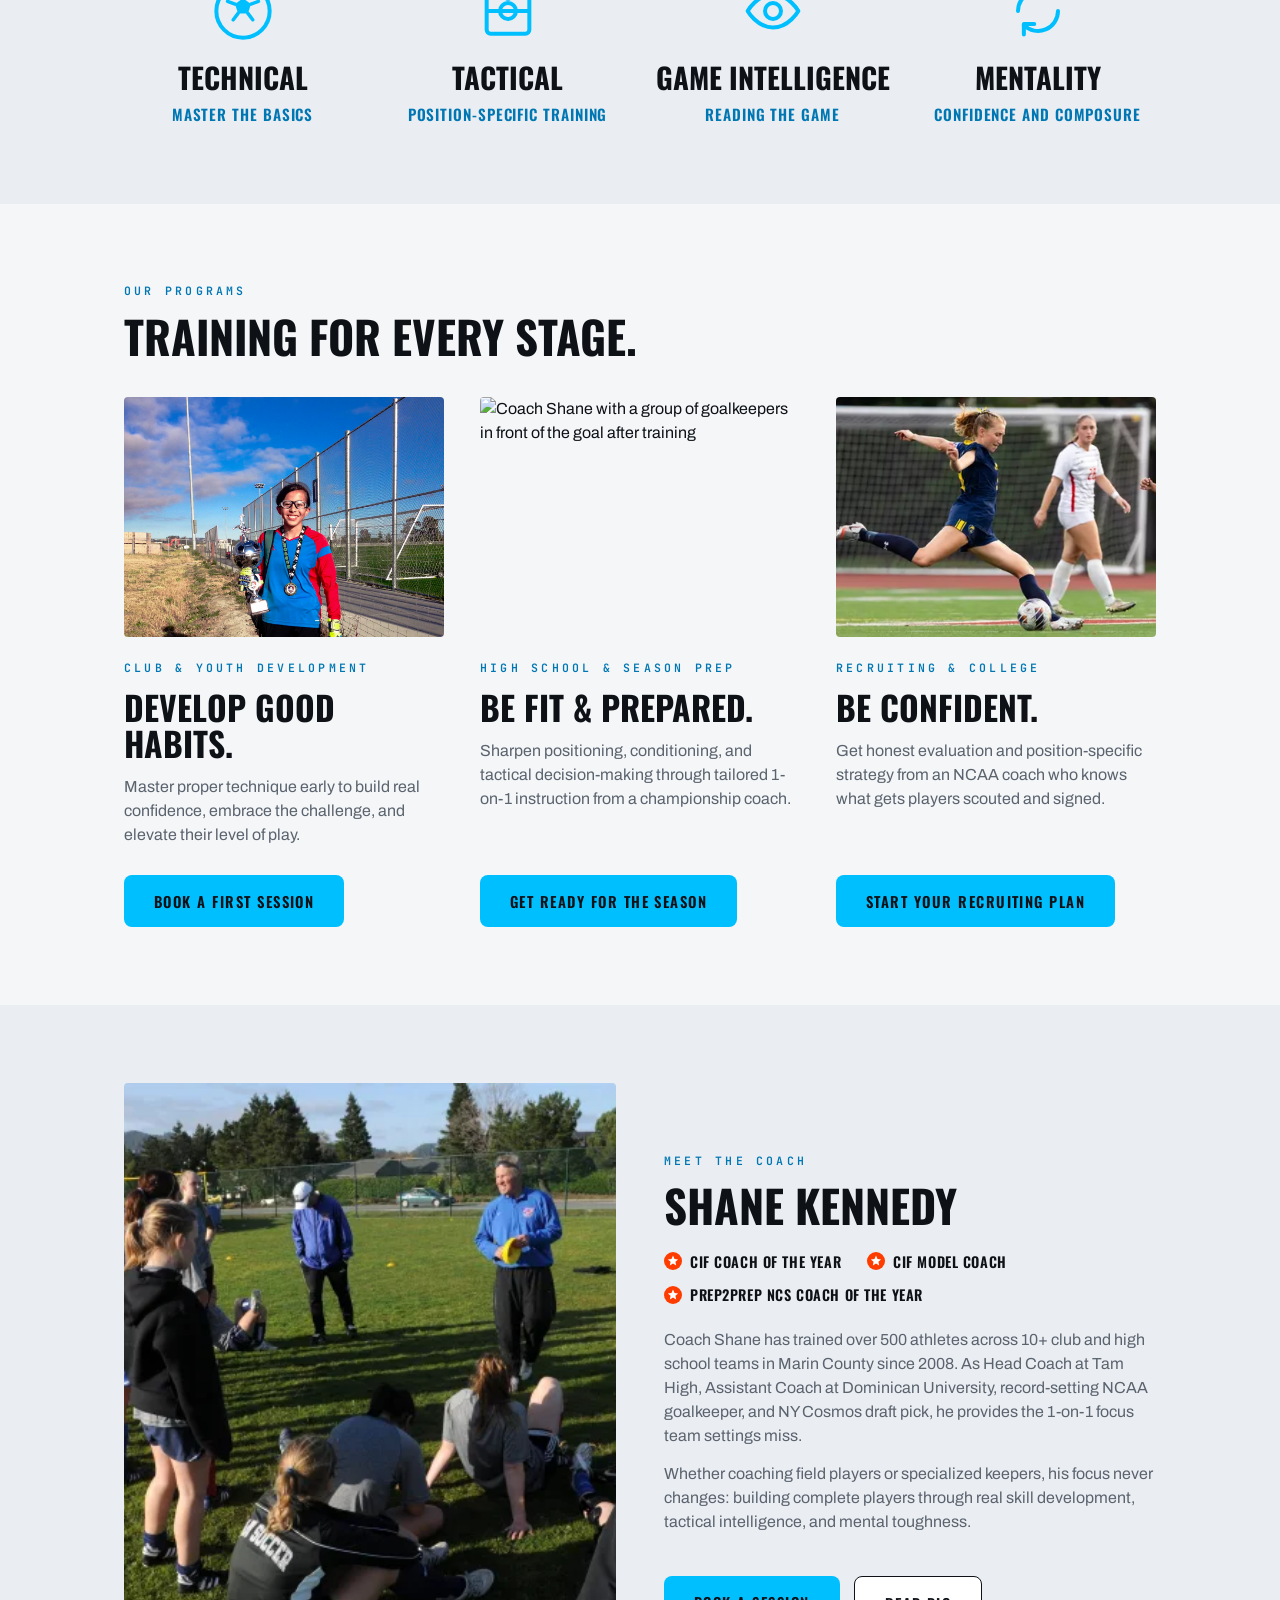
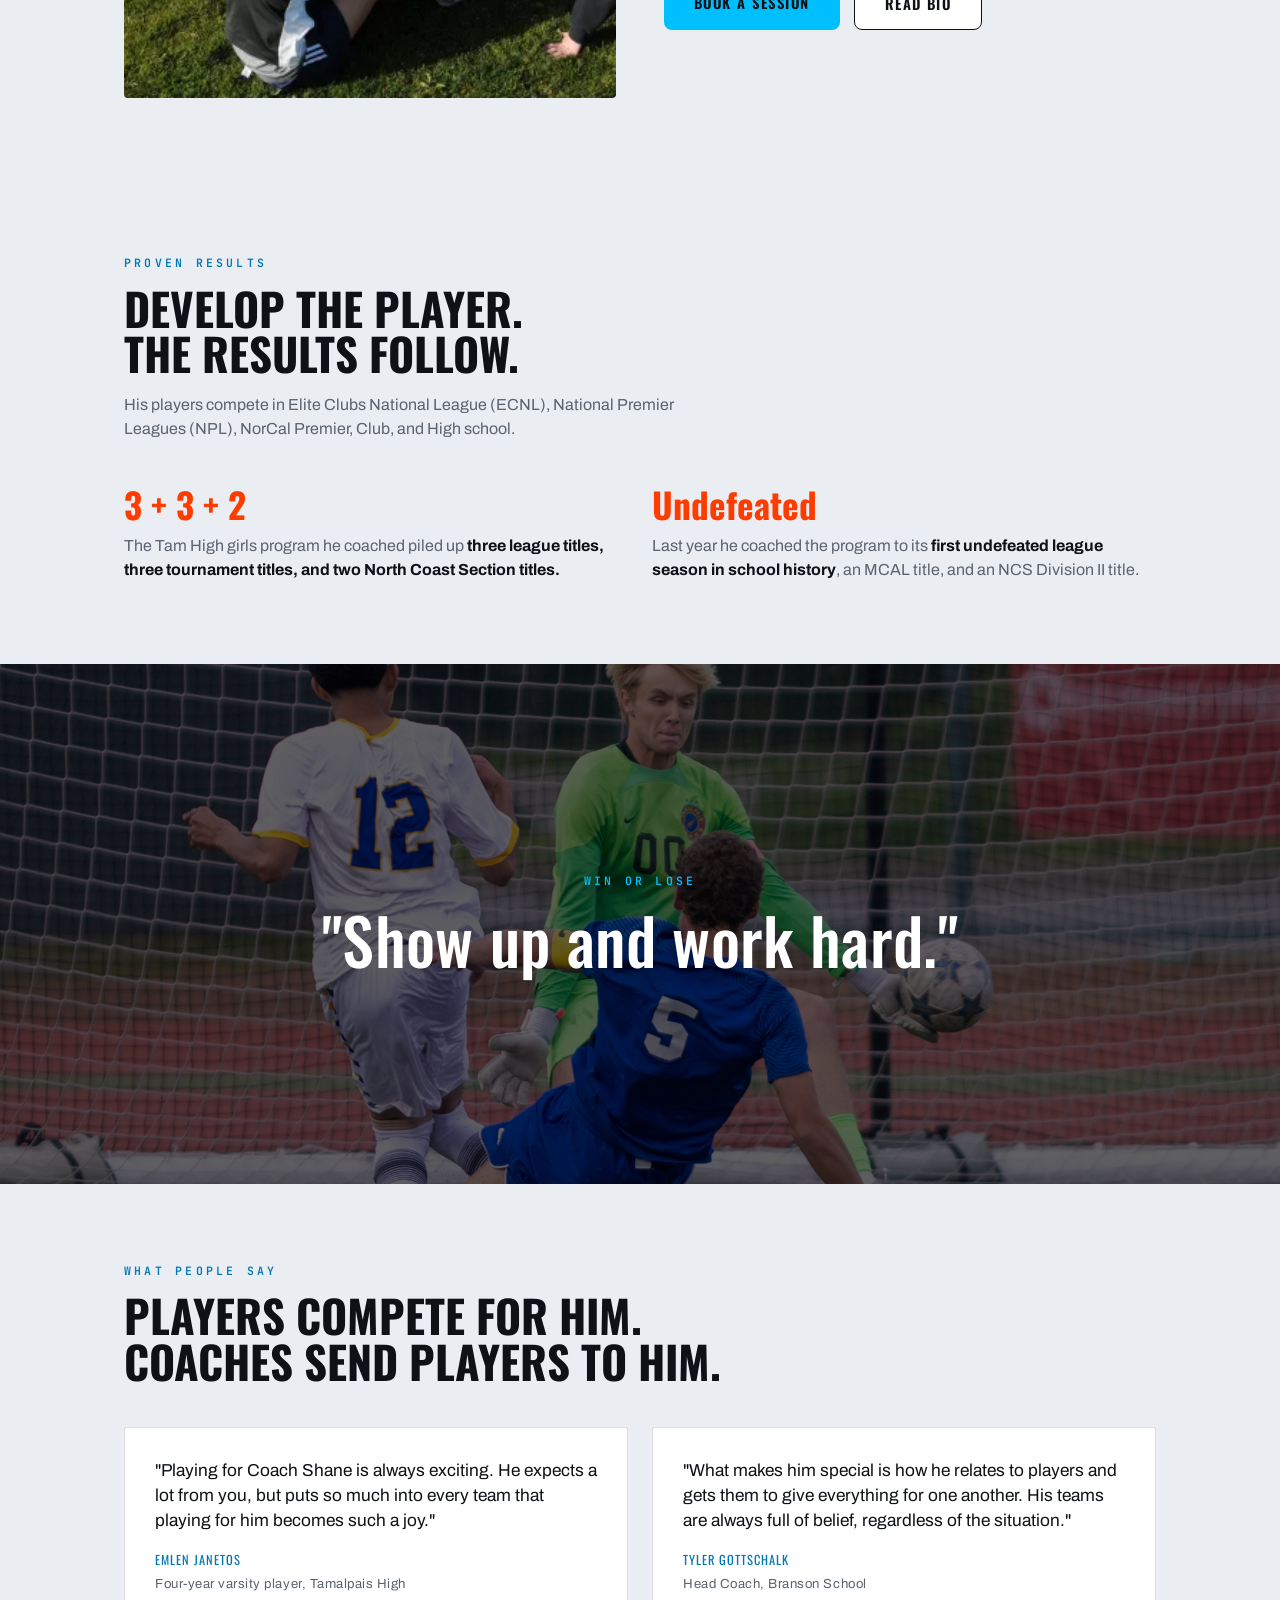
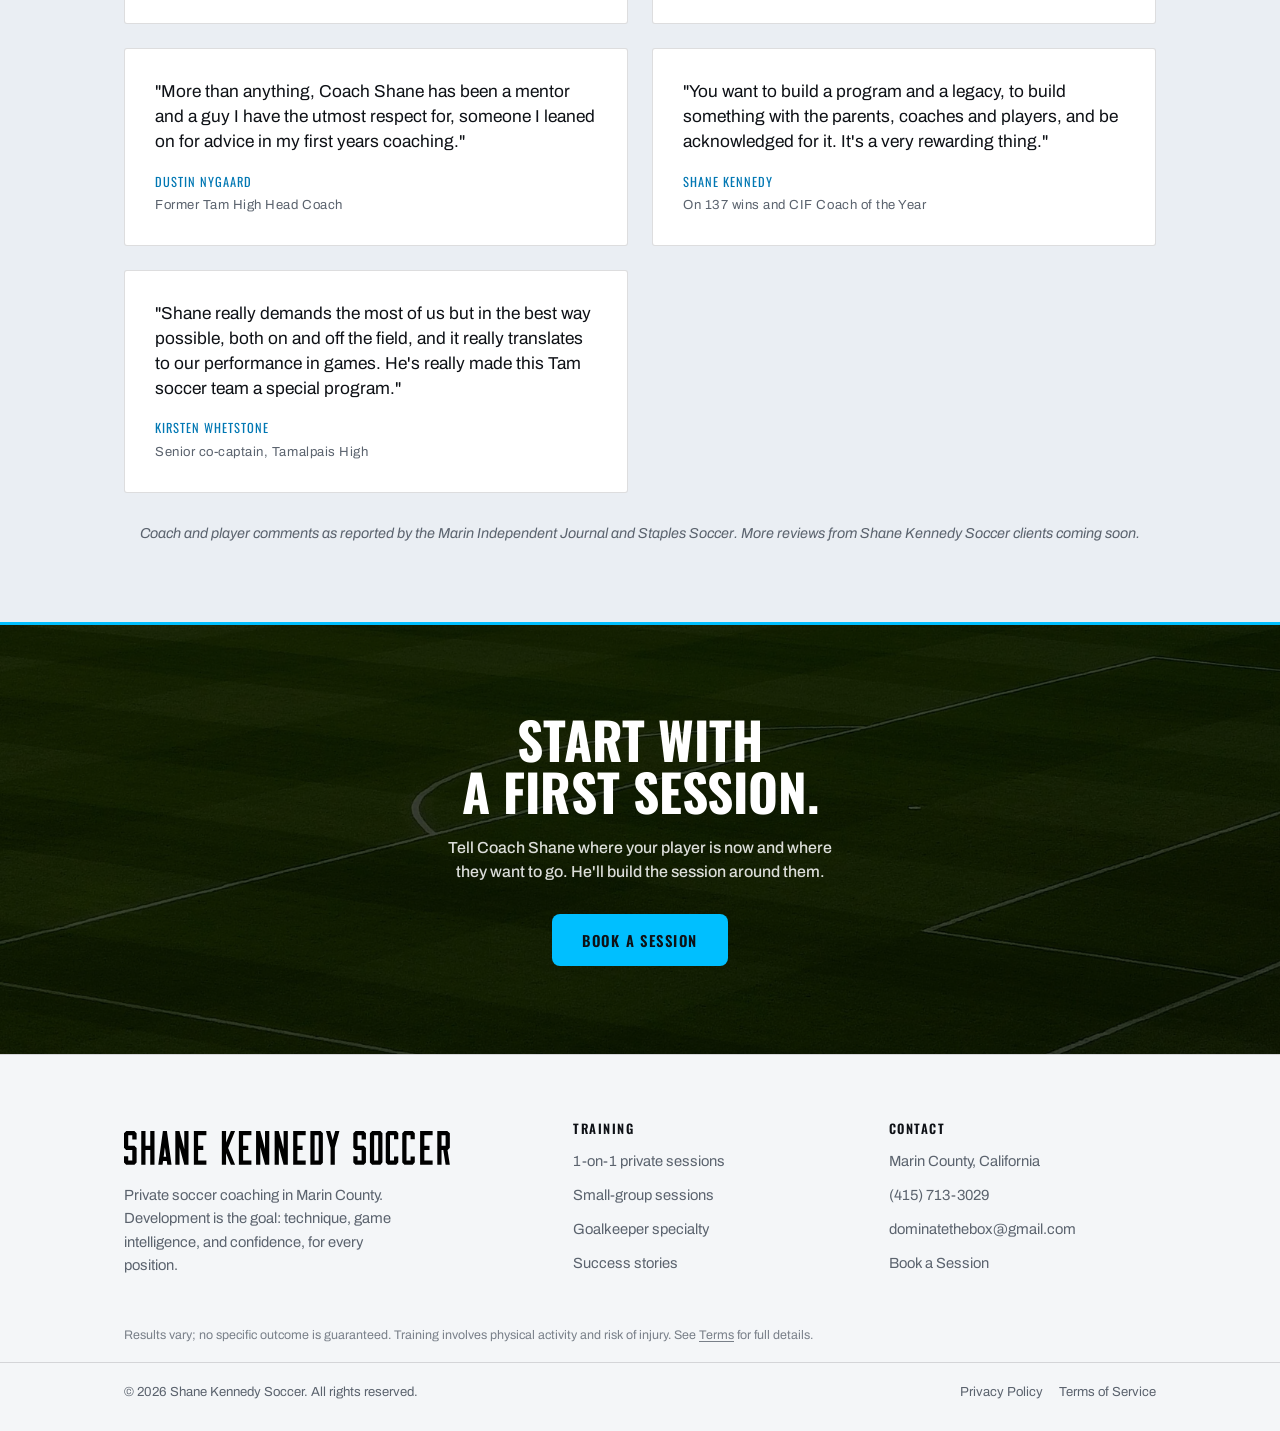
==== commit ea3c9d6d: "Hero headline break, flush announcement bar, dismissible close button - Break the hero headline so "" ====
--- a/index.html
+++ b/index.html
@@ -45,6 +45,9 @@
       <a class="announce-cta" href="book.html">Get Evaluated</a>
     </div>
   </div>
+  <button class="announce-close" id="announceClose" type="button" aria-label="Dismiss announcement">
+    <svg viewBox="0 0 24 24" fill="none" stroke="currentColor" stroke-width="2" stroke-linecap="round" aria-hidden="true"><path d="M6 6l12 12M18 6L6 18"/></svg>
+  </button>
 </div>
 
 <nav class="nav-on-hero">
@@ -66,7 +69,7 @@
   <img class="hero-bg" src="assets/images/IMG_0216.WEBP" alt="" aria-hidden="true" loading="eager">
   <div class="wrap hero-inner hero-split">
     <div class="hero-left">
-      <h1><span class="line1">Play with confidence.</span><em>Train with Coach Shane.</em></h1>
+      <h1><span class="line1">Play with confidence.</span><em>Train with<br>Coach Shane.</em></h1>
     </div>
     <div class="hero-right">
       <p class="hero-sub">Get specialized goalkeeper coaching from a record-setting NCAA keeper, New York Cosmos draft pick, and CIF Coach of the Year.</p>
@@ -391,5 +394,18 @@
   update();
 })();
 </script>
+<script>
+/* dismiss announcement bar */
+(function(){
+  var bar=document.querySelector('.announce');
+  var x=document.getElementById('announceClose');
+  if(!bar||!x) return;
+  try{ if(sessionStorage.getItem('sk-announce-closed')) bar.style.display='none'; }catch(e){}
+  x.addEventListener('click', function(){
+    bar.style.display='none';
+    try{ sessionStorage.setItem('sk-announce-closed','1'); }catch(e){}
+  });
+})();
+</script>
 </body>
 </html>
--- a/styles.css
+++ b/styles.css
@@ -122,7 +122,7 @@
   /* once scrolled past the hero, the brand gets the same pill/box as the right-side nav */
   nav.scrolled .brand{
     background:var(--nav-bg);backdrop-filter:blur(12px);
-    border:1px solid var(--line);border-radius:20px;
+    border:1px solid var(--line);border-radius:8px;
     box-shadow:0 10px 34px rgba(0,0,0,.12);
     height:58px;padding:0 22px;gap:5px;justify-content:center;
   }
@@ -132,7 +132,7 @@
   /* hamburger toggle — hidden on desktop, shown on mobile */
   .nav-toggle{
     display:none;flex:0 0 auto;flex-direction:column;align-items:center;justify-content:center;gap:5px;
-    width:46px;height:42px;padding:0;border-radius:13px;cursor:pointer;
+    width:46px;height:42px;padding:0;border-radius:8px;cursor:pointer;
     background:var(--nav-bg);backdrop-filter:blur(12px);
     border:1px solid var(--line);
     transition:background .2s ease,border-color .2s ease;
@@ -151,7 +151,7 @@
     font-family:'Oswald',sans-serif;text-transform:uppercase;letter-spacing:.08em;
     font-size:.82rem;font-weight:600;
     background:#f3f1ec;color:#14171a;
-    padding:5px 20px 5px 5px;border-radius:14px;text-decoration:none;white-space:nowrap;
+    padding:5px 20px 5px 5px;border-radius:8px;text-decoration:none;white-space:nowrap;
     border:1px solid rgba(0,0,0,.06);
     transition:transform .15s ease,box-shadow .15s ease;
   }
@@ -167,7 +167,7 @@
   .nav-links{
     display:flex;align-items:center;gap:26px;height:58px;padding:0 8px 0 28px;
     background:var(--nav-bg);backdrop-filter:blur(12px);
-    border:1px solid var(--line);border-radius:20px;
+    border:1px solid var(--line);border-radius:8px;
     box-shadow:0 10px 34px rgba(0,0,0,.12);
   }
   .nav-links a{
@@ -180,6 +180,8 @@
 
   /* ---------- hero: the box ---------- */
   .hero{position:relative;overflow:hidden;padding:192px 0 110px;margin-top:-72px}
+  /* home hero fills the viewport; background image covers 100vh */
+  body.home .hero{min-height:100vh;display:flex;flex-direction:column;justify-content:center}
   .hero-bg{position:absolute;inset:0;width:100%;height:100%;object-fit:cover;object-position:center 30%}
   .hero::before{
     content:"";position:absolute;inset:0;
@@ -203,12 +205,14 @@
   .hero-sub{
     font-size:clamp(1.05rem,2.4vw,1.3rem);
     color:var(--chalk-dim);max-width:50ch;margin:22px auto 0;font-weight:400;
+    text-wrap:pretty;
   }
   .hero-cta-row{margin-top:34px;display:flex;gap:14px;justify-content:center;flex-wrap:wrap}
   /* desktop: headline bottom-left, sub + CTA bottom-right */
   @media(min-width:781px){
-    body.home .hero{padding:150px 0 74px}
-    .hero-split{display:flex;align-items:flex-end;justify-content:space-between;gap:56px;text-align:left;min-height:44vh}
+    body.home .hero{padding:150px 0 74px;justify-content:flex-end}
+    /* hero copy uses the same left/right margins as the nav bar */
+    .hero-split{display:flex;align-items:flex-end;justify-content:space-between;gap:56px;text-align:left;min-height:44vh;max-width:none;padding:0 clamp(12px,1.6vw,22px)}
     .hero-split .hero-left{flex:1 1 auto;max-width:60%}
     .hero-split .hero-left h1{margin:0}
     .hero-split .hero-right{flex:0 1 40%;display:flex;flex-direction:column;align-items:flex-start;text-align:left}
@@ -232,31 +236,30 @@
   .announce-face{
     position:absolute;inset:0;
     display:flex;flex-direction:row;align-items:center;justify-content:center;
-    gap:0;padding:0 24px;text-align:center;white-space:nowrap;
+    gap:8px;padding:0 24px;text-align:center;white-space:nowrap;
+    font-family:'Archivo',Inter,system-ui,-apple-system,sans-serif;
+    font-size:clamp(.72rem,1.15vw,.82rem);line-height:1;color:rgba(255,255,255,.82);
     backface-visibility:hidden;-webkit-backface-visibility:hidden;
   }
   .announce-face-1{transform:rotateX(0deg)   translateZ(calc(var(--ah) * .2887))}
   .announce-face-2{transform:rotateX(120deg) translateZ(calc(var(--ah) * .2887))}
   .announce-face-3{transform:rotateX(240deg) translateZ(calc(var(--ah) * .2887))}
-  .announce-lead{
-    font-family:'Oswald',sans-serif;text-transform:uppercase;letter-spacing:.05em;
-    font-weight:600;font-size:clamp(.72rem,1.35vw,.86rem);color:#fff;line-height:1;
-  }
-  .announce-desc{
-    font-family:'Archivo',Inter,system-ui,-apple-system,sans-serif;
-    font-size:clamp(.68rem,1.2vw,.8rem);color:rgba(255,255,255,.74);line-height:1;
-  }
-  .announce-desc::before{content:"—";margin:0 12px;color:rgba(255,255,255,.42)}
+  .announce-lead{font-weight:700;color:#fff}
+  .announce-desc{font-weight:400;color:inherit}
   .announce-cta{
-    display:inline-flex;align-items:center;gap:6px;pointer-events:auto;
-    font-family:'Oswald',sans-serif;text-transform:uppercase;letter-spacing:.06em;
-    font-weight:600;font-size:clamp(.7rem,1.3vw,.84rem);color:var(--signal);
-    text-decoration:none;white-space:nowrap;transition:color .15s ease;
-  }
-  .announce-cta::before{content:"—";margin:0 12px;color:rgba(255,255,255,.42)}
-  .announce-cta::after{content:"→";transition:transform .15s ease}
-  .announce-cta:hover{color:#fff}
-  .announce-cta:hover::after{transform:translateX(3px)}
+    pointer-events:auto;font-weight:600;color:#fff;white-space:nowrap;
+    text-decoration:underline;text-underline-offset:3px;text-decoration-thickness:1px;
+    transition:opacity .15s ease;
+  }
+  .announce-cta:hover{opacity:.7}
+  .announce-close{
+    position:absolute;top:50%;right:14px;transform:translateY(-50%);z-index:6;
+    width:26px;height:26px;padding:0;border:0;border-radius:6px;cursor:pointer;
+    display:inline-flex;align-items:center;justify-content:center;
+    background:transparent;color:rgba(255,255,255,.65);transition:color .15s ease,background .15s ease;
+  }
+  .announce-close svg{width:15px;height:15px}
+  .announce-close:hover{color:#fff;background:rgba(255,255,255,.1)}
   @keyframes announce-rotate{
     0%,27.78%    {transform:rotateX(0deg)}
     33.33%,61.11%{transform:rotateX(-120deg)}
@@ -296,7 +299,7 @@
 
   /* ---------- record strip ---------- */
   .record{background:var(--pitch-dark);border-top:1px solid var(--line);border-bottom:1px solid var(--line)}
-  .record-inline{display:grid;grid-template-columns:repeat(5,1fr);gap:0;text-align:center;margin-top:34px;background:var(--pitch-dark);border:1px solid var(--line);border-radius:8px;overflow:hidden}
+  .record-inline{display:grid;grid-template-columns:repeat(5,1fr);gap:0;text-align:center;margin-top:34px;background:var(--pitch-dark);border:1px solid var(--line);border-radius:4px;overflow:hidden}
   .record .wrap{display:grid;grid-template-columns:repeat(5,1fr);gap:0;text-align:center}
   .stat{padding:34px 14px;border-right:1px solid var(--line)}
   .stat:last-child{border-right:none}
@@ -307,7 +310,7 @@
   section{padding:78px 0}
   /* inset rounded panels (alternating rhythm) */
   .map-section{
-    border-radius:32px;
+    border-radius:4px;
     width:calc(100% - 48px);
     max-width:1340px;
     margin:20px auto;
@@ -317,7 +320,7 @@
     padding:88px 0;
   }
   @media(max-width:900px){
-    .map-section{border-radius:22px;width:calc(100% - 24px);padding:64px 0}
+    .map-section{border-radius:4px;width:calc(100% - 24px);padding:64px 0}
   }
   .section-head{max-width:60ch}
   .section-head h2{font-size:clamp(1.9rem,4.4vw,2.9rem);margin-top:14px}
@@ -405,7 +408,7 @@
   .about-title span{display:block}
   .about-title em{display:block;font-style:normal;color:var(--accent)}
   .bio-lead{color:var(--chalk-dim);font-size:clamp(1.05rem,2vw,1.25rem);line-height:1.55;margin:22px 0 0}
-  .about-photo{width:100%;max-width:520px;border-radius:12px;display:block;object-fit:cover}
+  .about-photo{width:100%;max-width:520px;border-radius:4px;display:block;object-fit:cover}
   .badge-row{display:flex;flex-wrap:wrap;gap:10px;margin-top:26px}
   .badge{display:inline-flex;align-items:center;gap:4px;font-family:'Oswald',sans-serif;text-transform:uppercase;letter-spacing:.04em;
     font-size:.8rem;font-weight:600;color:var(--accent);background:rgba(255,60,0,.1);border:1px solid rgba(255,60,0,.4);
@@ -414,7 +417,7 @@
   /* ---------- stat band ---------- */
   .stat-band{background:var(--pitch-dark);border-top:1px solid var(--line);border-bottom:1px solid var(--line)}
   .record-layout{display:grid;grid-template-columns:minmax(0,0.82fr) minmax(0,1.7fr);gap:40px;align-items:center}
-  .record-photo{width:100%;height:100%;max-height:440px;object-fit:cover;border-radius:10px;border:1px solid var(--line);display:block}
+  .record-photo{width:100%;height:100%;max-height:440px;object-fit:cover;border-radius:4px;border:1px solid var(--line);display:block}
   .stat-primary-grid{display:grid;grid-template-columns:repeat(3,1fr);gap:20px}
   .stat-card{padding:8px 18px;text-align:center}
   .stat-card .num{font-family:'Oswald',sans-serif;font-weight:700;font-size:clamp(2.4rem,5.5vw,3.4rem);color:var(--accent);line-height:1}
@@ -438,11 +441,11 @@
   .mission-quote figcaption{margin-top:20px;font-family:'Oswald',sans-serif;text-transform:uppercase;letter-spacing:.08em;font-size:.8rem;color:var(--signal-text)}
   .mission-quote figcaption span{display:block;color:var(--chalk-dim);letter-spacing:.02em;text-transform:none;font-family:'Archivo',sans-serif;font-size:.84rem;margin-top:4px}
   .offfield-gallery{display:grid;grid-template-columns:1fr 1fr;gap:18px;margin-top:22px;max-width:70ch}
-  .offfield-gallery img{width:100%;aspect-ratio:4/3;object-fit:cover;border-radius:8px;display:block;border:1px solid var(--line)}
+  .offfield-gallery img{width:100%;aspect-ratio:4/3;object-fit:cover;border-radius:4px;display:block;border:1px solid var(--line)}
   /* success stories: video + press */
   .video-grid{display:grid;grid-template-columns:repeat(auto-fit,minmax(280px,1fr));gap:26px;margin-top:40px}
   .video-card{display:flex;flex-direction:column}
-  .video-thumb{position:relative;aspect-ratio:16/9;border-radius:10px;overflow:hidden;background:#0e1116;border:1px solid var(--line);display:flex;align-items:center;justify-content:center}
+  .video-thumb{position:relative;aspect-ratio:16/9;border-radius:4px;overflow:hidden;background:#0e1116;border:1px solid var(--line);display:flex;align-items:center;justify-content:center}
   .video-thumb img{position:absolute;inset:0;width:100%;height:100%;object-fit:cover;opacity:.5}
   .video-thumb .vplay{position:relative;z-index:1;width:60px;height:60px;border-radius:50%;background:rgba(255,255,255,.92);display:flex;align-items:center;justify-content:center;box-shadow:0 6px 20px rgba(0,0,0,.35)}
   .video-thumb .vplay svg{width:22px;height:22px;margin-left:3px;color:#0e1116}
@@ -469,7 +472,7 @@
   /* pillars */
   .pillars{background:var(--pitch-dark);border-top:1px solid var(--line);border-bottom:1px solid var(--line)}
   .pillar-grid{display:grid;grid-template-columns:repeat(auto-fit,minmax(230px,1fr));gap:20px;margin-top:34px}
-  .pillar{border:1px solid var(--line);border-radius:5px;padding:28px 24px;background:var(--pitch)}
+  .pillar{border:1px solid var(--line);border-radius:4px;padding:28px 24px;background:var(--pitch)}
   .pillar .pnum{font-family:'Oswald',sans-serif;font-weight:700;font-size:.8rem;letter-spacing:.14em;color:var(--signal-text)}
   .pillar .pmotif{display:inline-flex;align-items:center;justify-content:center;width:44px;height:44px;border-radius:50%;background:rgba(0,191,255,.12);color:var(--signal);margin-bottom:14px}
   /* offerings: category groups */
@@ -487,7 +490,7 @@
   .spec-panel[hidden]{display:none}
   /* session formats benefits */
   .formats-grid{display:grid;grid-template-columns:1fr 1fr;gap:24px;margin-top:44px;align-items:stretch}
-  .format-card{border:1px solid var(--line);border-radius:10px;padding:32px 30px;background:var(--pitch);display:flex;flex-direction:column}
+  .format-card{border:1px solid var(--line);border-radius:4px;padding:32px 30px;background:var(--pitch);display:flex;flex-direction:column}
   .format-cta{margin-top:auto;padding-top:28px}
   .format-card h3{font-family:'Oswald',sans-serif;font-size:clamp(1.4rem,3vw,1.85rem);color:var(--chalk)}
   .format-card .fc-size{color:var(--chalk-dim);font-weight:500}
@@ -512,7 +515,7 @@
   .pos2-item[open] .pos2-cat{color:var(--signal)}
   .pos2-item > p{color:var(--chalk-dim);line-height:1.6;margin:0 0 22px;max-width:52ch}
   .pos2-right{position:sticky;top:96px}
-  .pos2-media{width:100%;aspect-ratio:4/3;border-radius:10px;object-fit:cover;display:block;border:1px solid var(--line)}
+  .pos2-media{width:100%;aspect-ratio:4/3;border-radius:4px;object-fit:cover;display:block;border:1px solid var(--line)}
   /* why private coaching (centered, borderless) */
   .why-head{text-align:center;margin:0 auto}
   .why-head h2{font-size:clamp(2rem,5vw,3rem);margin-top:14px}
@@ -577,7 +580,7 @@
   /* pricing */
   .pricing{background:var(--pitch-dark);border-top:1px solid var(--line);border-bottom:1px solid var(--line)}
   .price-grid{display:grid;grid-template-columns:repeat(auto-fit,minmax(230px,1fr));gap:18px;margin-top:34px}
-  .price-card{background:var(--pitch);border:1px solid var(--line);border-radius:5px;padding:26px 22px;display:flex;flex-direction:column}
+  .price-card{background:var(--pitch);border:1px solid var(--line);border-radius:4px;padding:26px 22px;display:flex;flex-direction:column}
   .price-card.feature{border-color:var(--signal-text);box-shadow:0 0 0 1px var(--signal) inset}
   .price-tag{font-family:'Oswald',sans-serif;text-transform:uppercase;letter-spacing:.1em;font-size:.68rem;color:var(--signal-text);font-weight:600}
   .price-name{font-family:'Oswald',sans-serif;font-size:clamp(1.15rem,2.4vw,1.35rem);color:var(--chalk);margin-top:8px;font-weight:600}
@@ -631,7 +634,7 @@
   .aud h3{font-family:'Oswald',sans-serif;font-size:clamp(1.5rem,3.4vw,2.1rem);color:var(--chalk);margin-top:12px;line-height:1.08}
   .aud p{color:var(--chalk-dim);margin-top:14px}
   .aud p.eyebrow{color:var(--signal-text);margin-top:0}
-  .aud img.aud-img{width:100%;aspect-ratio:4/3;border-radius:8px;object-fit:cover;display:block;margin-bottom:22px}
+  .aud img.aud-img{width:100%;aspect-ratio:4/3;border-radius:4px;object-fit:cover;display:block;margin-bottom:22px}
   .aud .cta-line{margin-top:auto;padding-top:28px}
 
   /* logo / affiliation strip */
@@ -740,7 +743,7 @@
     display:none;align-items:flex-start;justify-content:center;overflow-y:auto;padding:5vh 16px}
   .book-overlay.open{display:flex}
   .book-modal{position:relative;background:var(--pitch);border:1px solid var(--line);border-top:3px solid var(--signal);
-    border-radius:10px;max-width:640px;width:100%;padding:38px 34px 34px;margin:auto;
+    border-radius:4px;max-width:640px;width:100%;padding:38px 34px 34px;margin:auto;
     box-shadow:0 30px 80px rgba(0,0,0,.45)}
   .book-modal h2{font-size:clamp(1.7rem,4vw,2.6rem);color:var(--chalk);margin-top:6px}
   .book-modal .book-intro{margin:12px 0 8px;color:var(--chalk-dim);max-width:46ch}
@@ -816,7 +819,7 @@
       position:absolute;top:calc(100% + 12px);right:0;
       flex-direction:column;align-items:stretch;gap:2px;
       height:auto;padding:8px;min-width:210px;
-      border-radius:16px;
+      border-radius:8px;
       opacity:0;visibility:hidden;transform:translateY(-8px) scale(.98);transform-origin:top right;
       transition:opacity .18s ease,transform .2s ease,visibility .2s;
     }
@@ -842,11 +845,15 @@
     /* announcement bar: single concise line on mobile (headline only) */
     .announce{--ah:42px}
     .announce-desc,.announce-cta{display:none}
-    nav .brand{height:50px}
-    nav.scrolled .brand{height:46px;padding:0 14px;gap:4px}
-    nav .brand-logo{height:20px}
-    nav.scrolled .brand-logo{height:17px}
+    nav .brand{height:52px}
+    nav.scrolled .brand{height:48px;padding:0 14px;gap:4px}
+    nav .brand-logo{height:26px}
+    nav.scrolled .brand-logo{height:22px}
     .brand-tag{display:none}
+    /* mobile hero: left-aligned, no in-hero CTA (sticky bottom bar covers it) */
+    body.home .hero-inner{text-align:left}
+    body.home .hero-sub{margin-left:0;margin-right:0}
+    body.home .hero-cta-row{display:none}
     .form-row{grid-template-columns:1fr}
     .split{grid-template-columns:1fr;gap:28px}
     .split > .split-img{order:-1}
@@ -862,6 +869,6 @@
   @media(max-width:430px){
     .wrap{padding-left:16px;padding-right:16px}
     nav .wrap{gap:8px}
-    nav .brand-logo{height:18px}
+    nav .brand-logo{height:23px}
   }
   a:focus-visible,.btn:focus-visible,button:focus-visible,.tip:focus-visible{outline:3px solid var(--signal);outline-offset:3px}
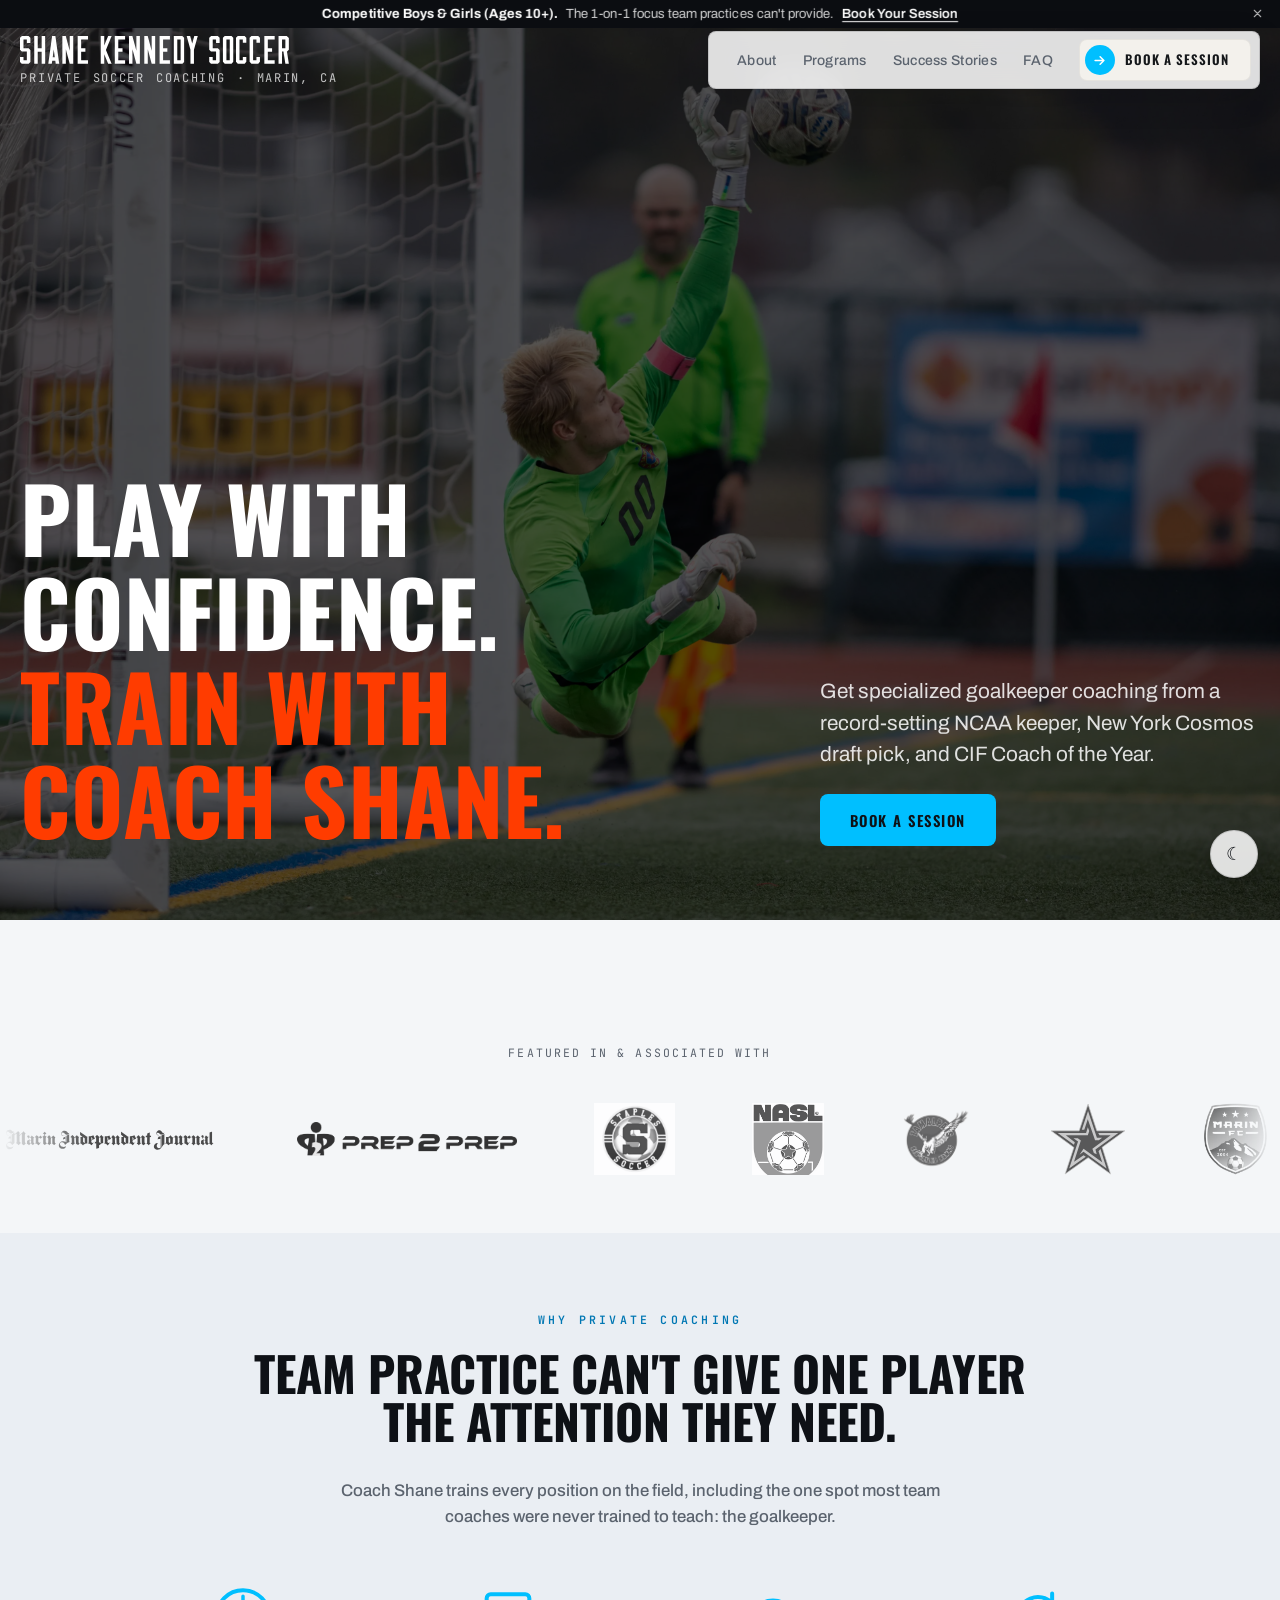
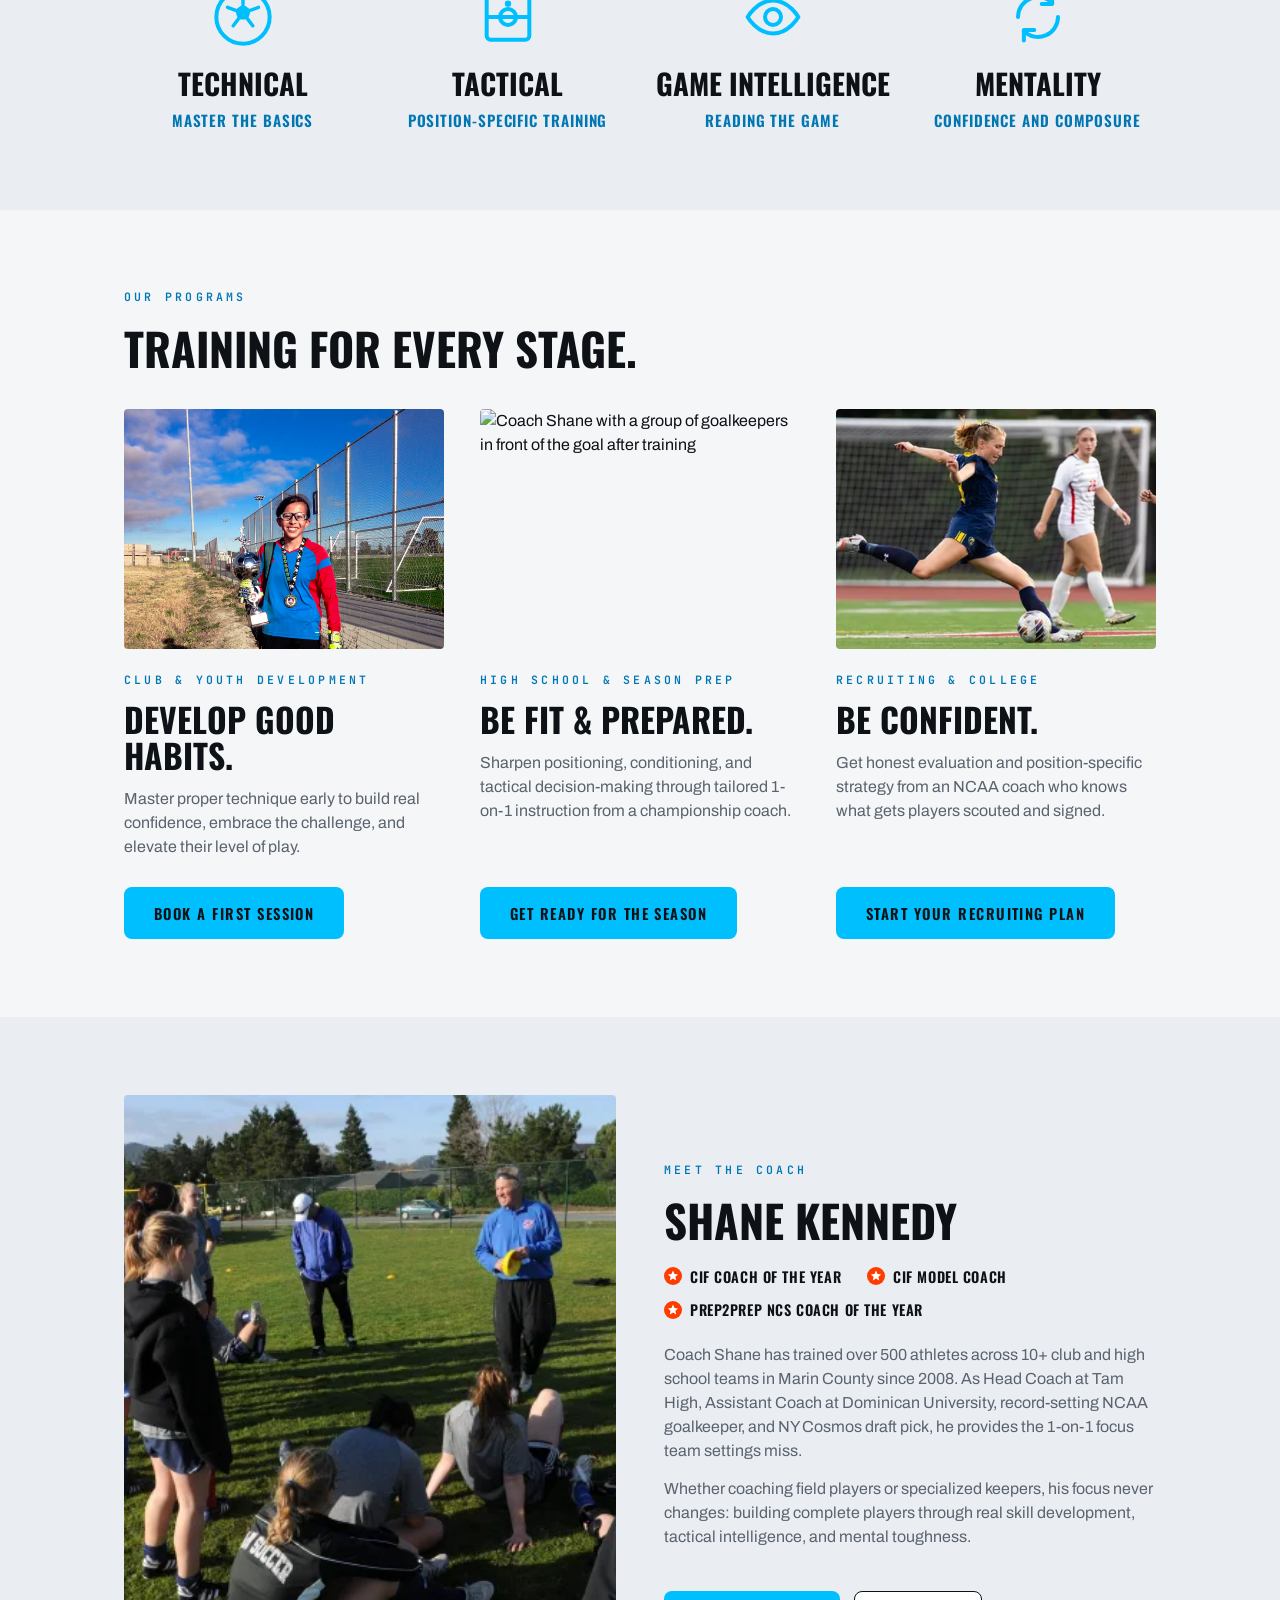
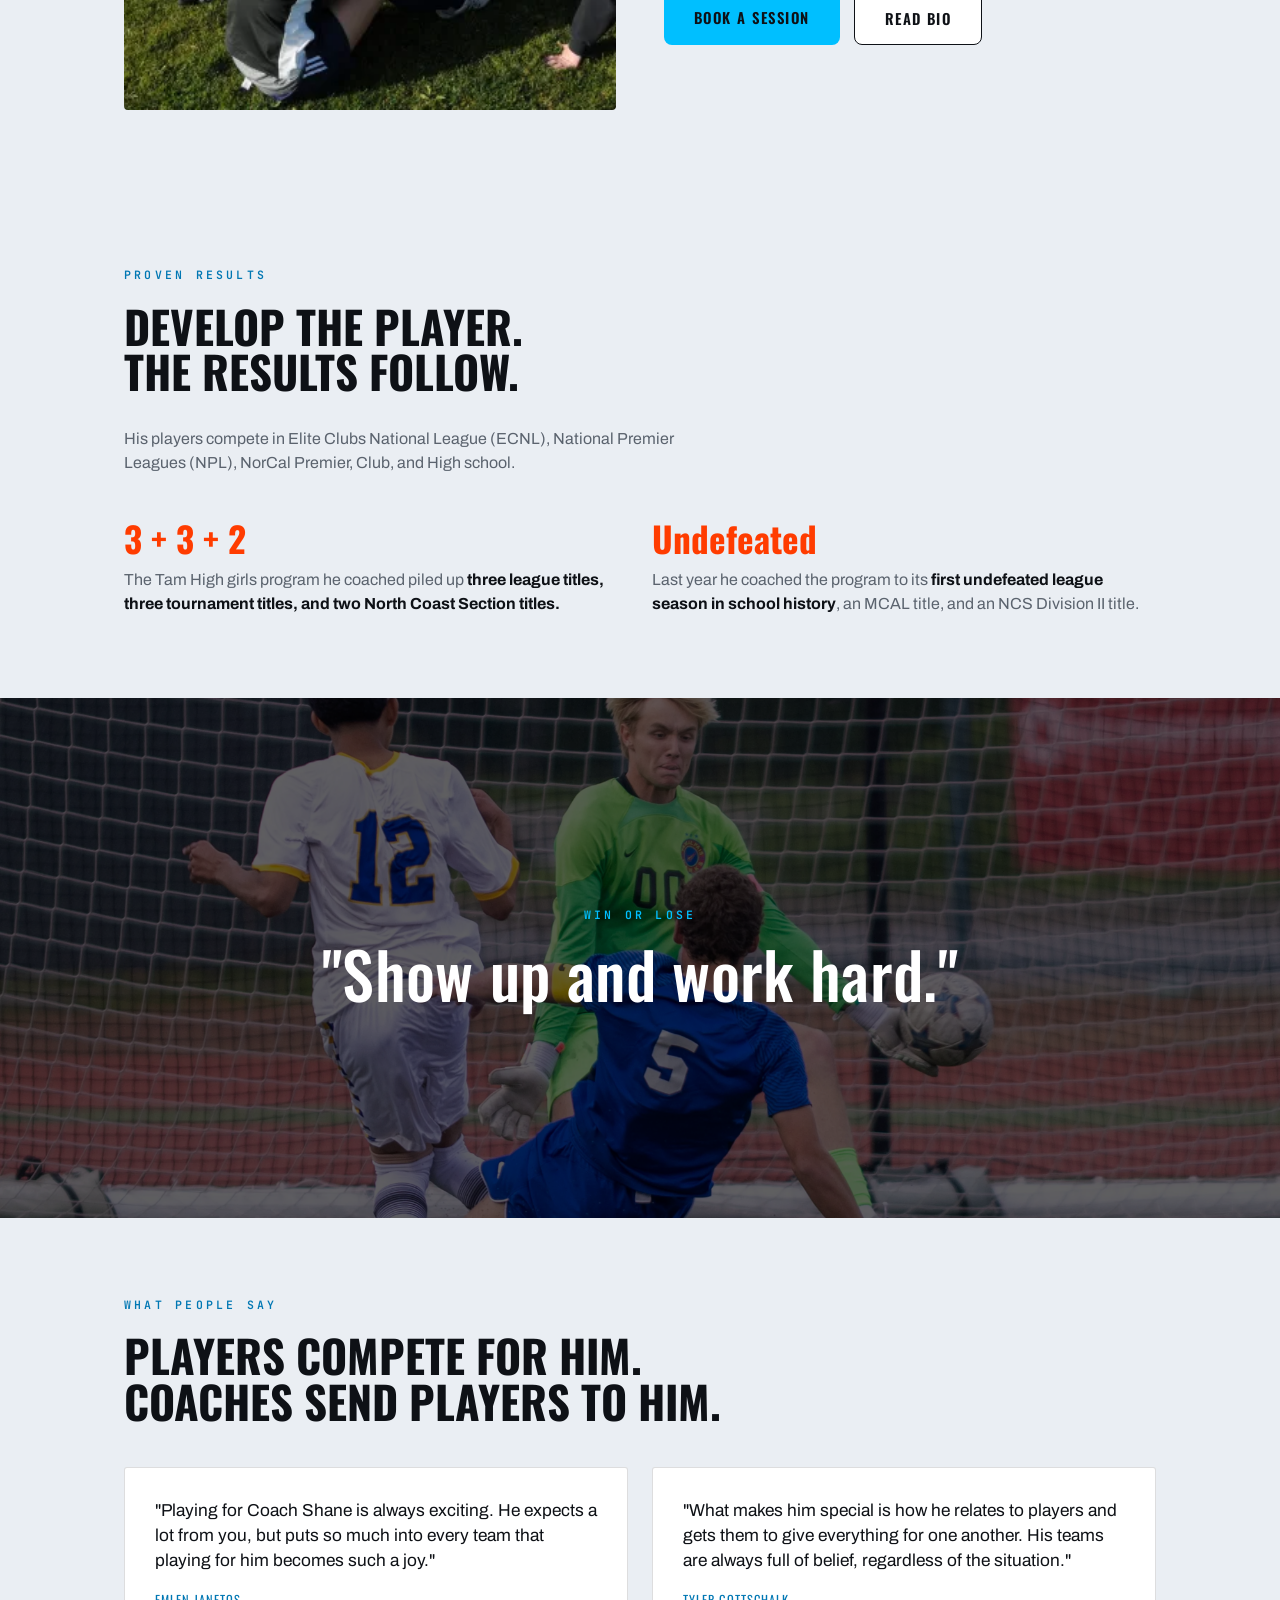
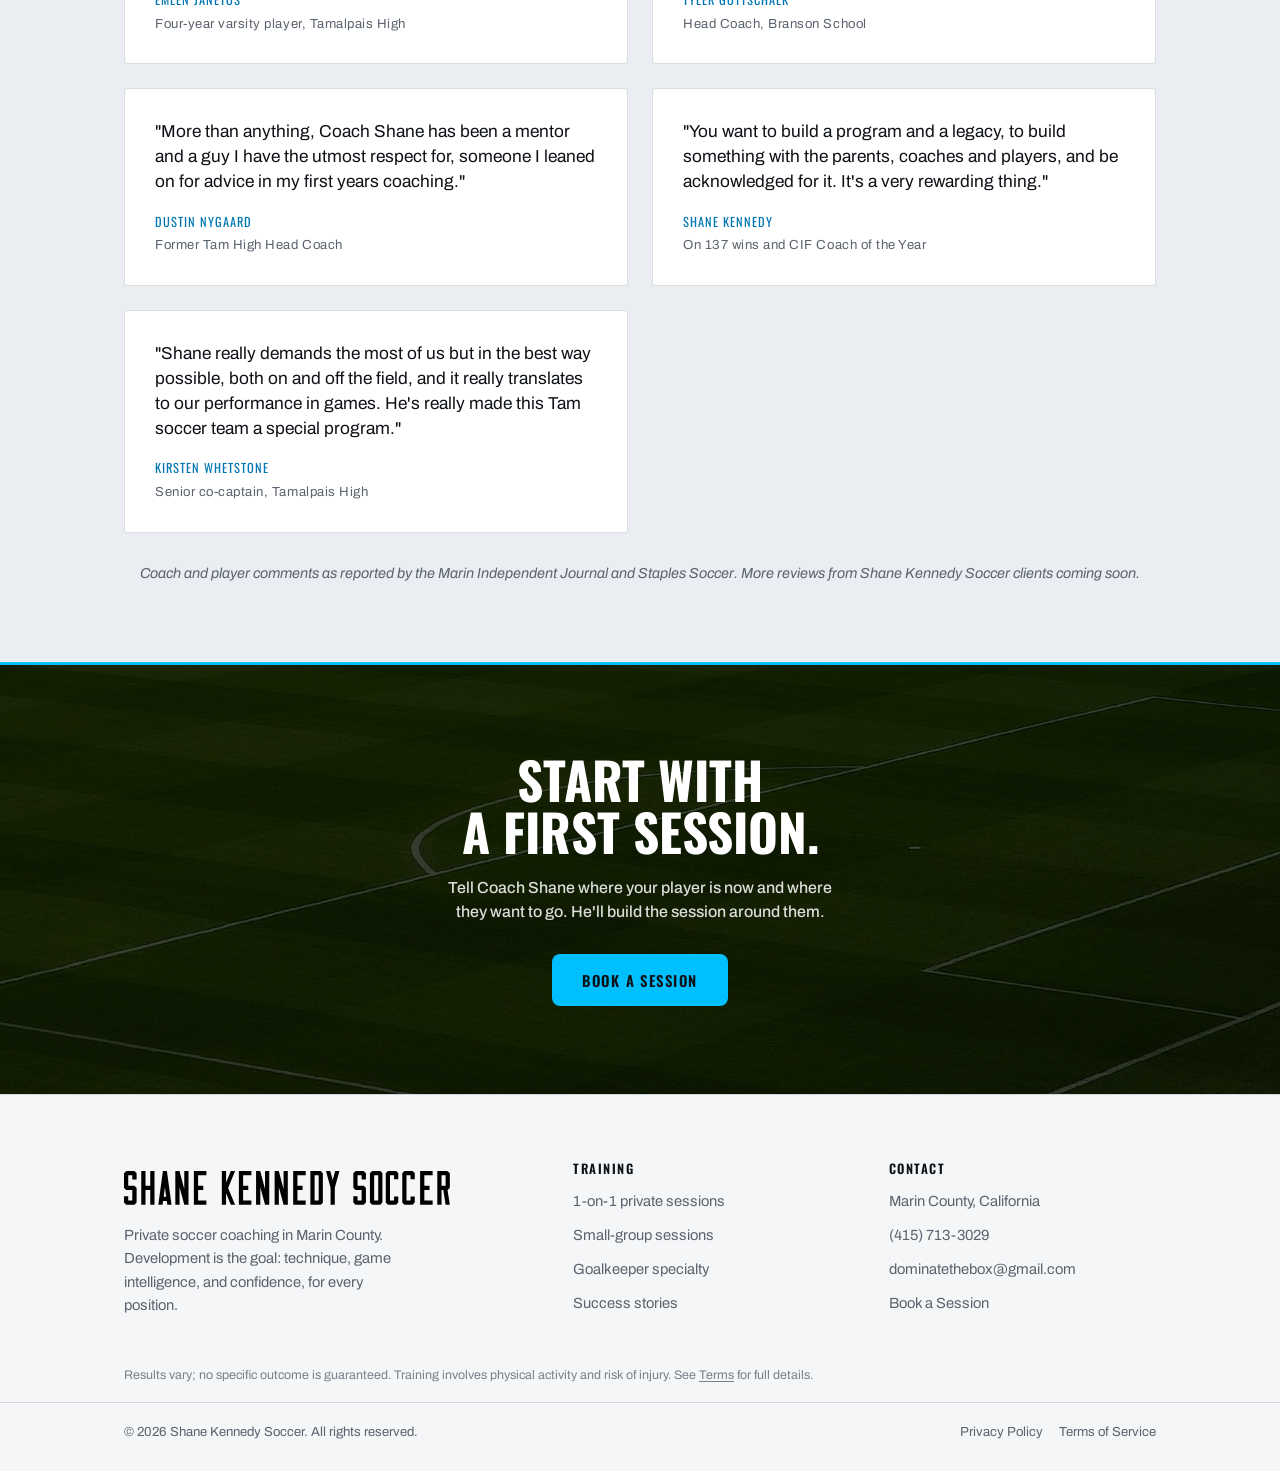
==== commit 384a9356: "Apply 20px/32px header gaps site-wide; shrink announcement bar to 28px - All section headers: eyebro" ====
--- a/index.html
+++ b/index.html
@@ -147,7 +147,7 @@
 <section class="audiences" id="programs">
   <div class="wrap">
     <p class="eyebrow">Our programs</p>
-    <h2 style="font-size:clamp(1.9rem,4.4vw,2.8rem);margin-top:14px;margin-bottom:38px">Training for every stage.</h2>
+    <h2 style="font-size:clamp(1.9rem,4.4vw,2.8rem);margin-top:20px;margin-bottom:38px">Training for every stage.</h2>
     <div class="aud-grid">
       <div class="aud">
         <img class="aud-img" src="assets/images/IMG_4512.JPG" alt="Young goalkeeper smiling with a tournament trophy and medal" loading="lazy" style="object-position:center 22%">
@@ -185,7 +185,7 @@
       </div>
       <div>
         <p class="eyebrow">Meet the Coach</p>
-        <h2 style="font-size:clamp(1.9rem,4.4vw,2.8rem);margin-top:14px">Shane Kennedy</h2>
+        <h2 style="font-size:clamp(1.9rem,4.4vw,2.8rem);margin-top:20px">Shane Kennedy</h2>
         <div class="phil-creds">
           <span class="phil-cred"><svg viewBox="0 0 20 20" aria-hidden="true"><circle cx="10" cy="10" r="10" fill="currentColor"/><path d="M10 4l1.7 3.7 4 .5-3 2.7.8 4-3.5-2-3.5 2 .8-4-3-2.7 4-.5z" fill="#fff"/></svg>CIF Coach of the Year</span>
           <span class="phil-cred"><svg viewBox="0 0 20 20" aria-hidden="true"><circle cx="10" cy="10" r="10" fill="currentColor"/><path d="M10 4l1.7 3.7 4 .5-3 2.7.8 4-3.5-2-3.5 2 .8-4-3-2.7 4-.5z" fill="#fff"/></svg>CIF Model Coach</span>
@@ -206,8 +206,8 @@
 <section>
   <div class="wrap">
     <p class="eyebrow">Proven results</p>
-    <h2 style="font-size:clamp(1.9rem,4.4vw,2.8rem);margin-top:14px"><span style="display:block">Develop the player.</span><span style="display:block">The results follow.</span></h2>
-    <p style="color:var(--chalk-dim);margin-top:16px;max-width:64ch">His players compete in Elite Clubs National League (ECNL), National Premier Leagues (NPL), NorCal Premier, Club, and High school.</p>
+    <h2 style="font-size:clamp(1.9rem,4.4vw,2.8rem);margin-top:20px"><span style="display:block">Develop the player.</span><span style="display:block">The results follow.</span></h2>
+    <p style="color:var(--chalk-dim);margin-top:32px;max-width:64ch">His players compete in Elite Clubs National League (ECNL), National Premier Leagues (NPL), NorCal Premier, Club, and High school.</p>
     <div class="proof-grid">
       <div class="proof">
         <div class="big">3 + 3 + 2</div>
@@ -235,7 +235,7 @@
 <section id="results">
   <div class="wrap">
     <p class="eyebrow">What people say</p>
-    <h2 style="font-size:clamp(1.9rem,4.4vw,2.8rem);margin-top:14px"><span style="display:block">Players compete for him.</span><span style="display:block">Coaches send players to him.</span></h2>
+    <h2 style="font-size:clamp(1.9rem,4.4vw,2.8rem);margin-top:20px"><span style="display:block">Players compete for him.</span><span style="display:block">Coaches send players to him.</span></h2>
     <div class="voices-grid">
       <div class="voice">
         <p>"Playing for Coach Shane is always exciting. He expects a lot from you, but puts so much into every team that playing for him becomes such a joy."</p>
--- a/styles.css
+++ b/styles.css
@@ -93,7 +93,7 @@
 
   /* ---------- nav ---------- */
   nav{
-    position:sticky;top:14px;z-index:50;
+    position:sticky;top:0;z-index:50;
     background:transparent;
     border-bottom:none;
     transition:transform .32s cubic-bezier(.4,0,.2,1);
@@ -222,7 +222,7 @@
   .hero-trigger{margin-top:20px;color:rgba(255,255,255,.9);font-family:'Oswald',sans-serif;text-transform:uppercase;letter-spacing:.08em;font-size:.82rem;font-weight:500}
   /* ---------- 3D rotating announcement bar (full-width strip at the very top) ---------- */
   .announce{
-    --ah:46px;
+    --ah:28px;
     position:relative;z-index:40;
     width:100%;height:var(--ah);margin:0;
     overflow:hidden;perspective:1000px;
@@ -253,12 +253,12 @@
   }
   .announce-cta:hover{opacity:.7}
   .announce-close{
-    position:absolute;top:50%;right:14px;transform:translateY(-50%);z-index:6;
-    width:26px;height:26px;padding:0;border:0;border-radius:6px;cursor:pointer;
+    position:absolute;top:50%;right:12px;transform:translateY(-50%);z-index:6;
+    width:22px;height:22px;padding:0;border:0;border-radius:5px;cursor:pointer;
     display:inline-flex;align-items:center;justify-content:center;
     background:transparent;color:rgba(255,255,255,.65);transition:color .15s ease,background .15s ease;
   }
-  .announce-close svg{width:15px;height:15px}
+  .announce-close svg{width:13px;height:13px}
   .announce-close:hover{color:#fff;background:rgba(255,255,255,.1)}
   @keyframes announce-rotate{
     0%,27.78%    {transform:rotateX(0deg)}
@@ -518,8 +518,8 @@
   .pos2-media{width:100%;aspect-ratio:4/3;border-radius:4px;object-fit:cover;display:block;border:1px solid var(--line)}
   /* why private coaching (centered, borderless) */
   .why-head{text-align:center;margin:0 auto}
-  .why-head h2{font-size:clamp(2rem,5vw,3rem);margin-top:14px}
-  .why-head .why-sub{color:var(--chalk-dim);margin:14px auto 0;font-size:1.05rem;font-weight:500;max-width:64ch}
+  .why-head h2{font-size:clamp(2rem,5vw,3rem);margin-top:1.25rem}
+  .why-head .why-sub{color:var(--chalk-dim);margin:2rem auto 0;font-size:1.05rem;font-weight:500;max-width:64ch}
   .why-grid{display:grid;grid-template-columns:repeat(auto-fit,minmax(230px,1fr));gap:44px 28px;margin-top:56px;text-align:center}
   .why-item .wicon{display:inline-flex;color:var(--signal);margin-bottom:20px}
   .why-item .wicon svg{width:64px;height:64px}
@@ -843,7 +843,7 @@
     /* hide the home page trigger bar on mobile (keep the About creds-bar) */
     .trigger-bar:not(.creds-bar){display:none}
     /* announcement bar: single concise line on mobile (headline only) */
-    .announce{--ah:42px}
+    .announce{--ah:28px}
     .announce-desc,.announce-cta{display:none}
     nav .brand{height:52px}
     nav.scrolled .brand{height:48px;padding:0 14px;gap:4px}
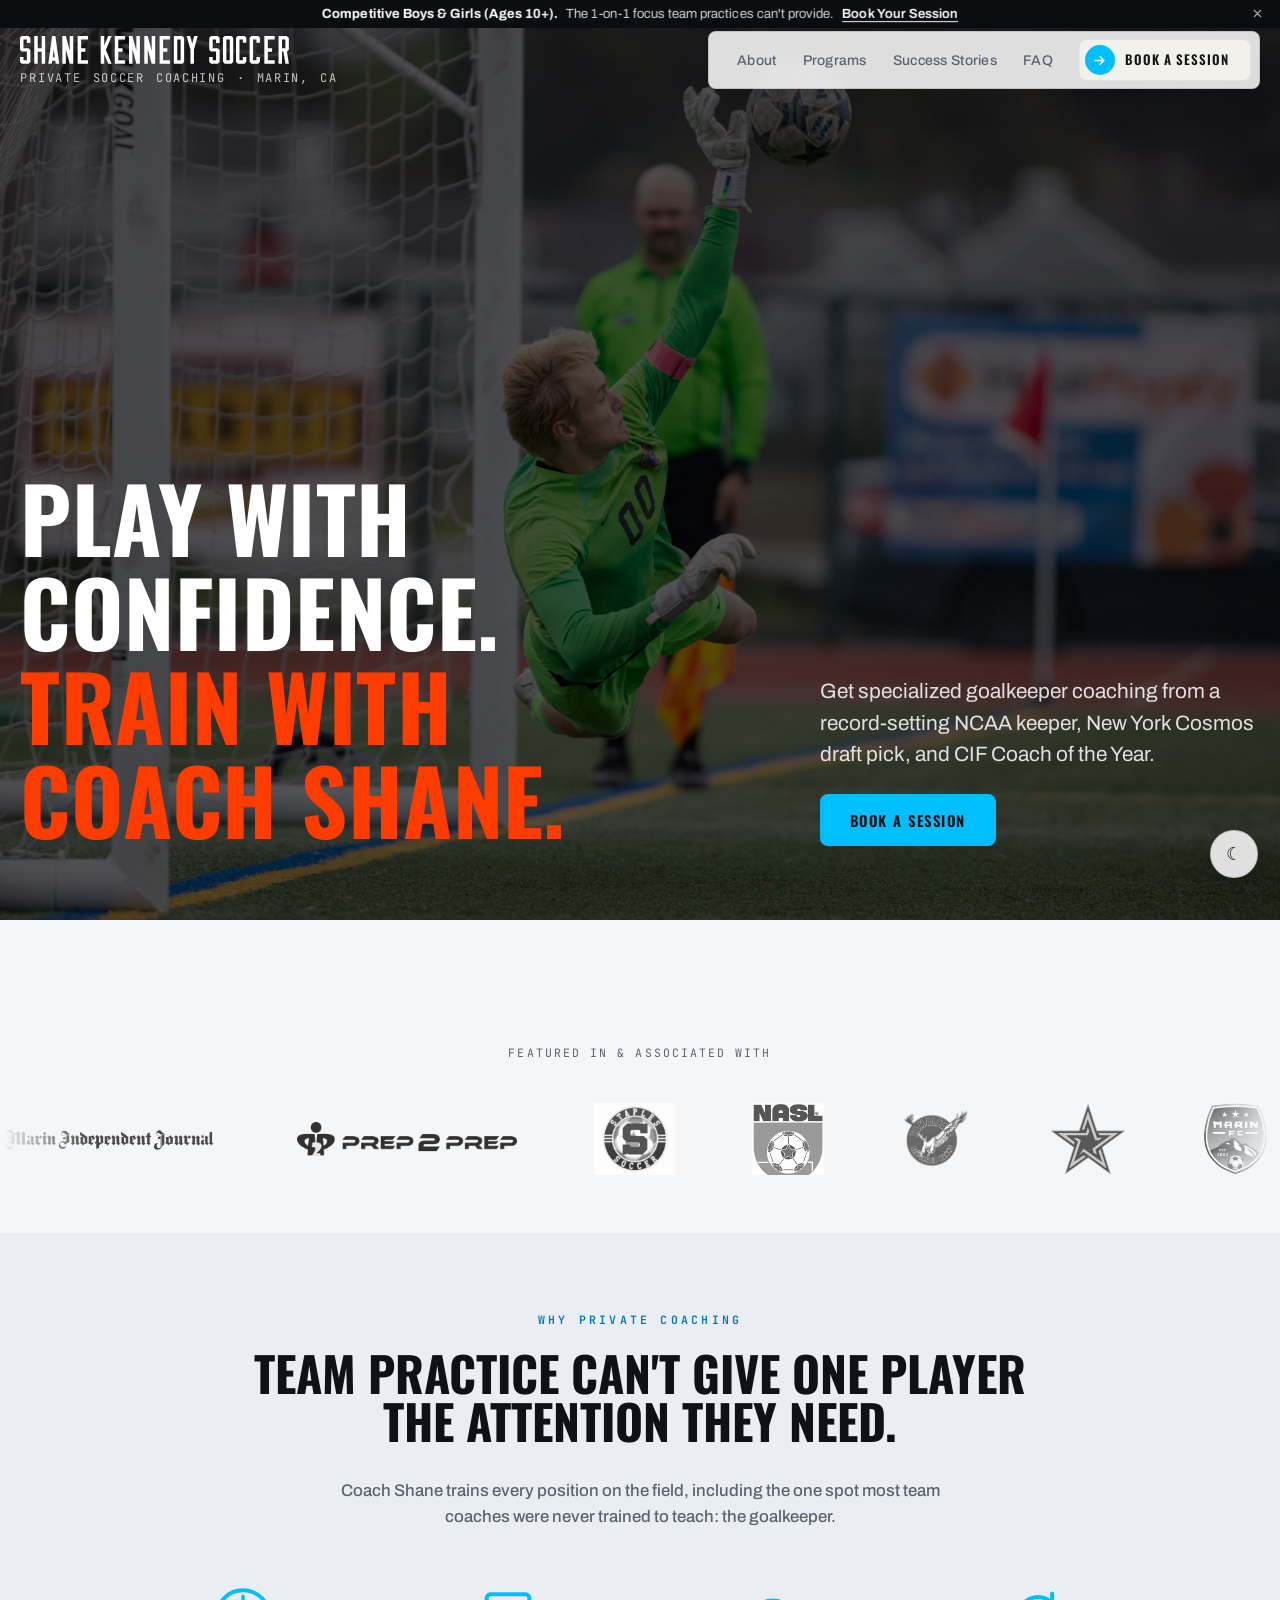
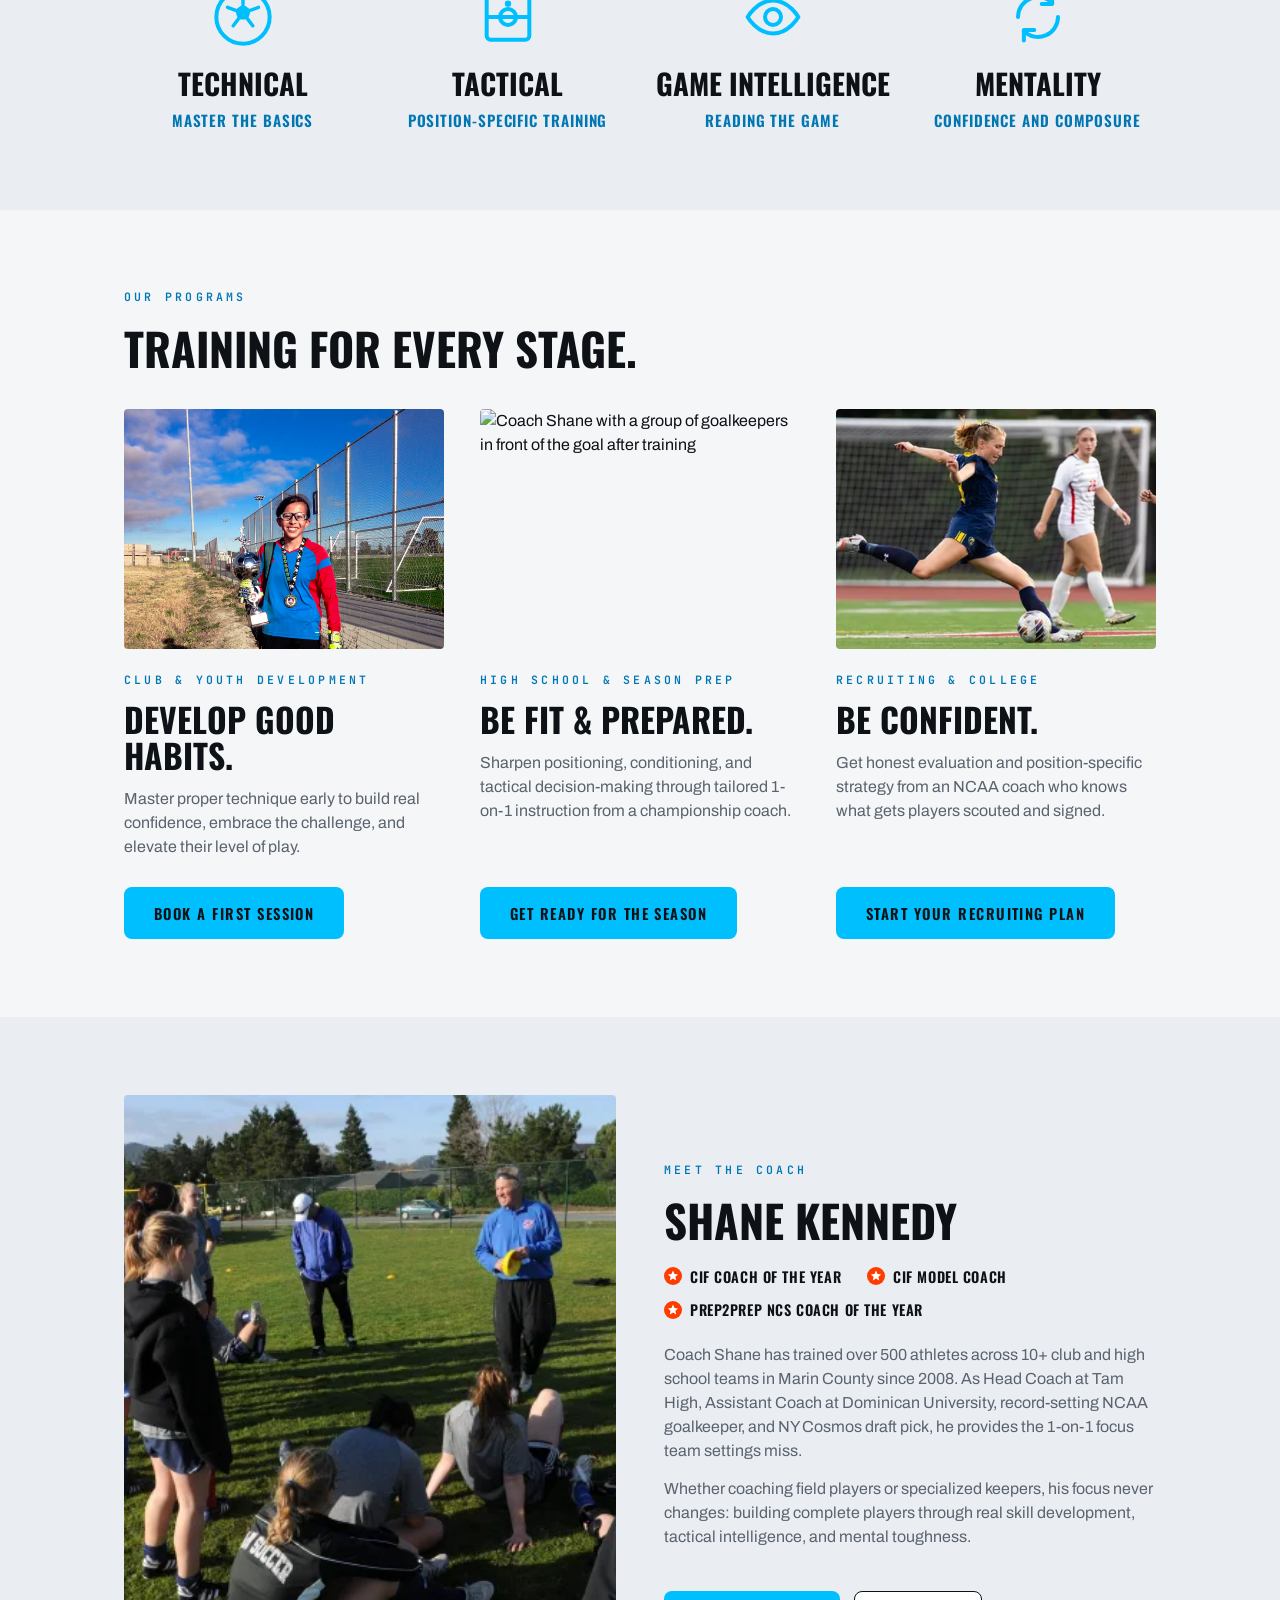
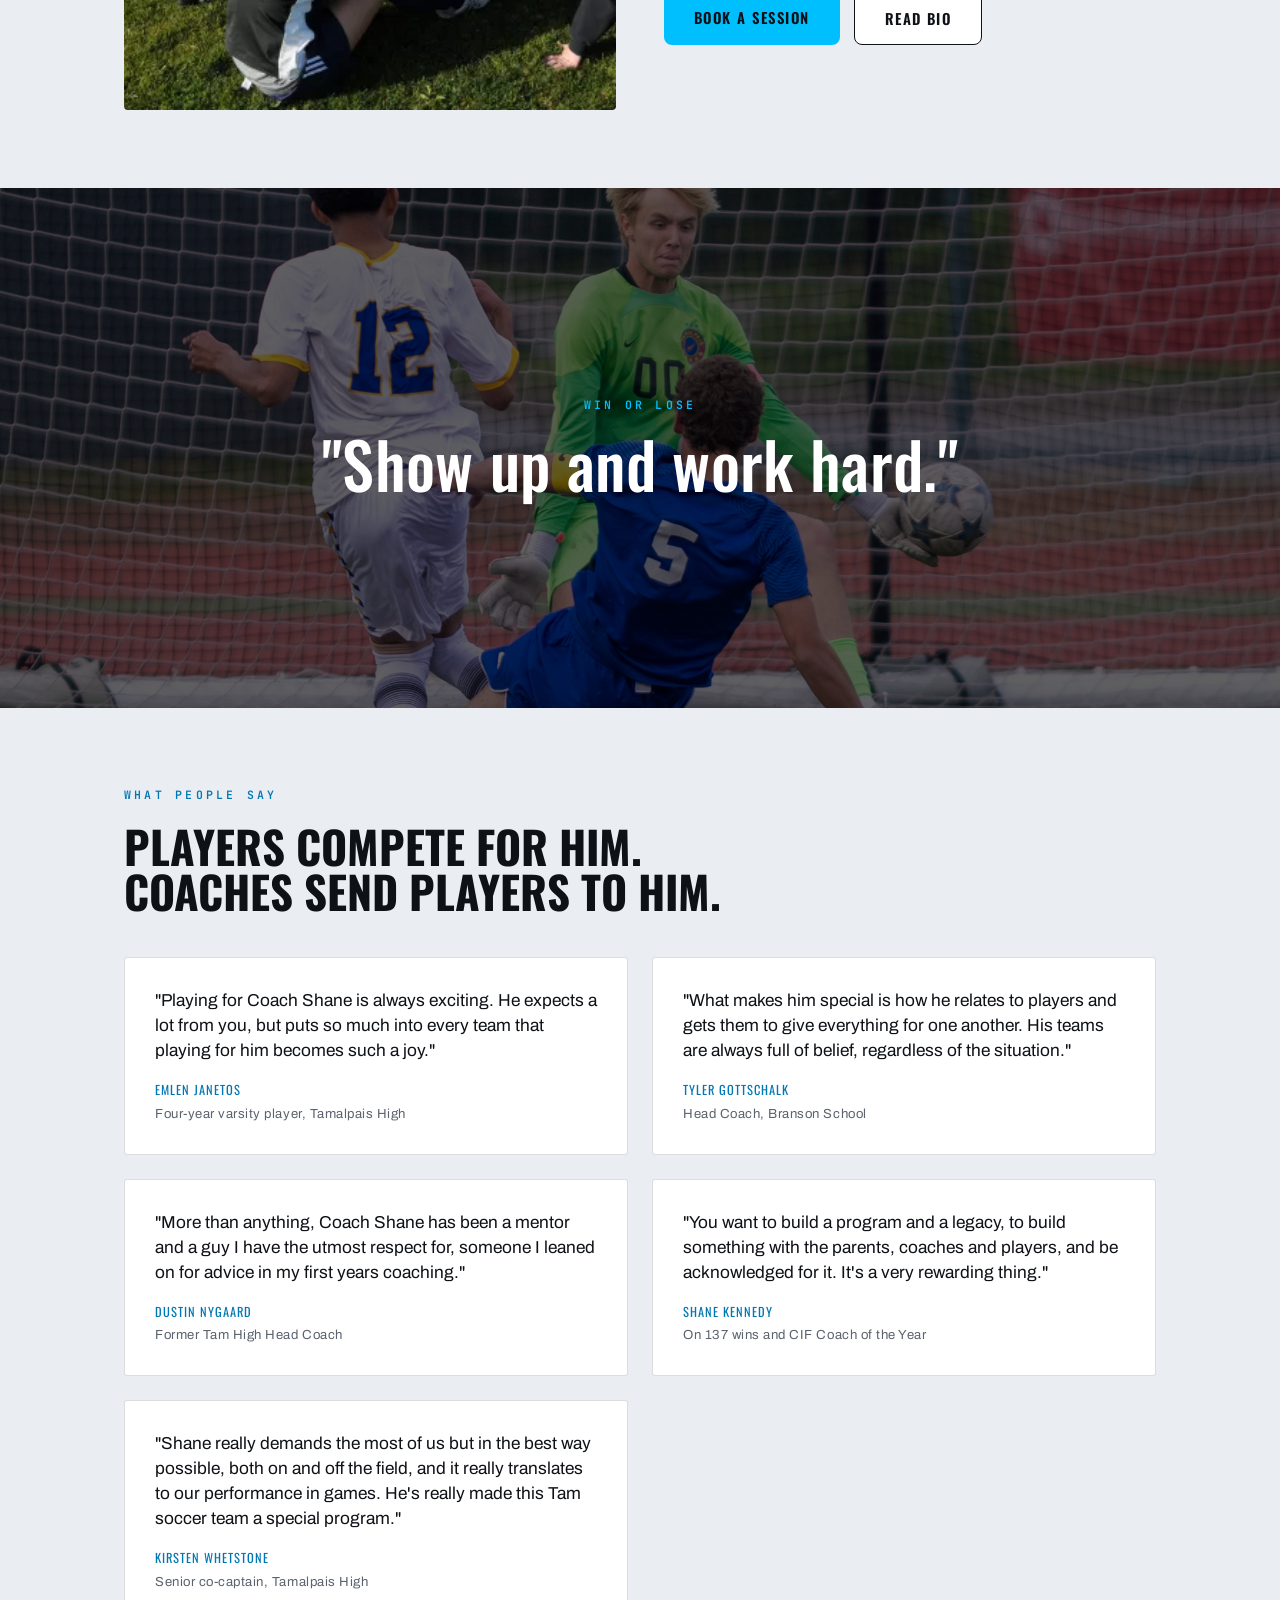
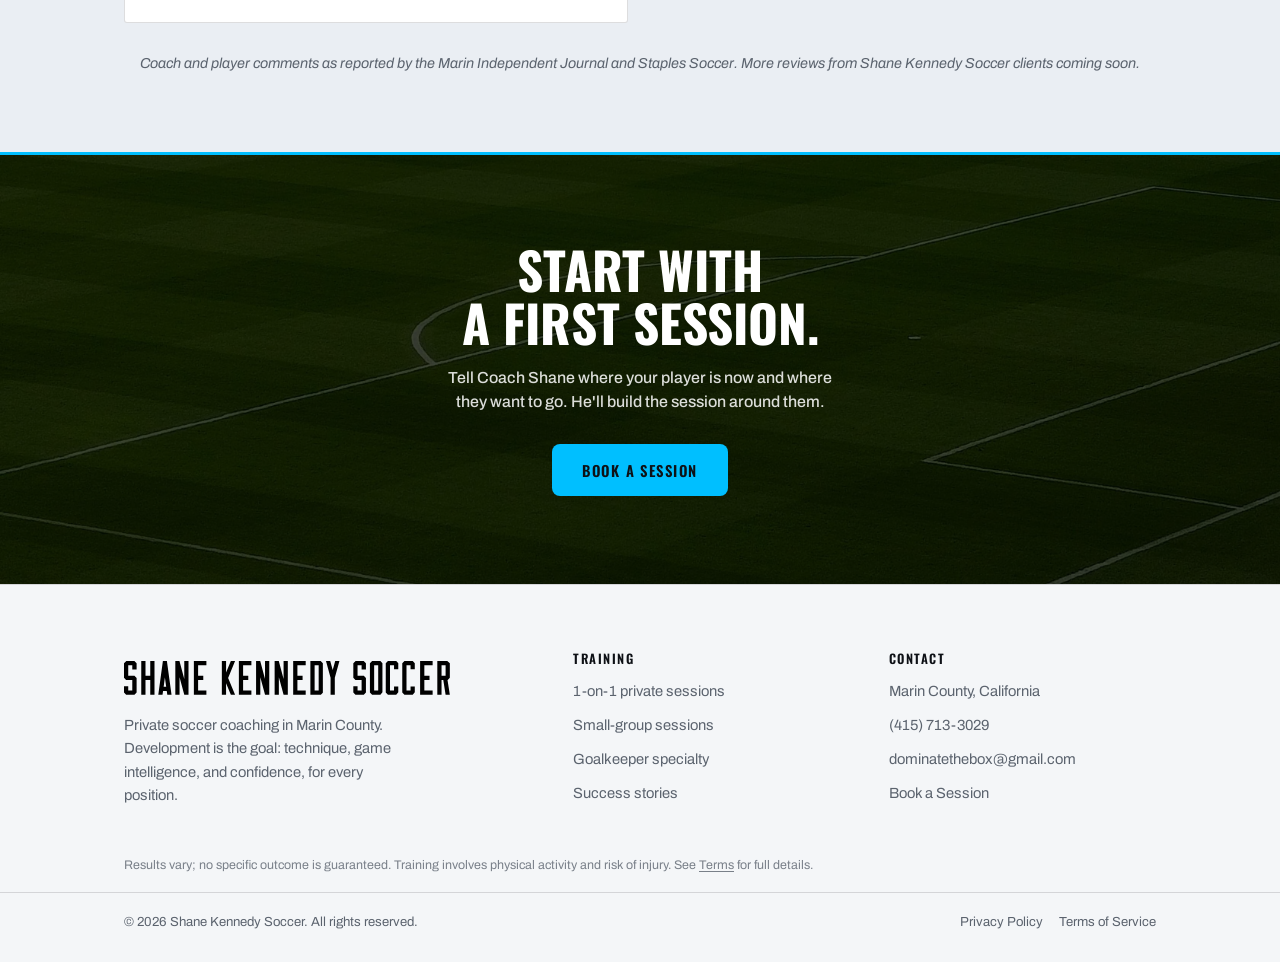
==== commit 7045220d: "Remove home "Proven results" section; convert booking page to contact - Delete the "Proven results /" ====
--- a/index.html
+++ b/index.html
@@ -112,6 +112,10 @@
 
 <!-- WHY PRIVATE COACHING -->
 <section id="approach" class="approach-bp">
+  <!-- staggered block-reveal overlay: wipes away when this section scrolls past the hero -->
+  <div class="block-reveal" id="approachReveal" aria-hidden="true">
+    <span></span><span></span><span></span><span></span><span></span>
+  </div>
   <div class="wrap">
     <div class="why-head">
       <p class="eyebrow">Why private coaching</p>
@@ -202,25 +206,6 @@
   </div>
 </section>
 
-<!-- COACHING PROOF -->
-<section>
-  <div class="wrap">
-    <p class="eyebrow">Proven results</p>
-    <h2 style="font-size:clamp(1.9rem,4.4vw,2.8rem);margin-top:20px"><span style="display:block">Develop the player.</span><span style="display:block">The results follow.</span></h2>
-    <p style="color:var(--chalk-dim);margin-top:32px;max-width:64ch">His players compete in Elite Clubs National League (ECNL), National Premier Leagues (NPL), NorCal Premier, Club, and High school.</p>
-    <div class="proof-grid">
-      <div class="proof">
-        <div class="big">3 + 3 + 2</div>
-        <p>The Tam High girls program he coached piled up <b>three league titles, three tournament titles, and two North Coast Section titles.</b></p>
-      </div>
-      <div class="proof">
-        <div class="big">Undefeated</div>
-        <p>Last year he coached the program to its <b>first undefeated league season in school history</b>, an MCAL title, and an NCS Division II title.</p>
-      </div>
-    </div>
-  </div>
-</section>
-
 <!-- QUOTE OVER ACTION BAND -->
 <section class="band quote-band">
   <img class="band-img" src="assets/images/IMG_0214.WEBP" alt="Goalkeeper making a save in a goalmouth scramble" loading="lazy">
@@ -320,6 +305,21 @@
     entries.forEach(function(e){ if(e.isIntersecting){ e.target.classList.add('in-view'); io.unobserve(e.target); } });
   }, { threshold: 0.2 });
   sections.forEach(function(s){ io.observe(s); });
+})();
+</script>
+
+<script>
+/* block-reveal: wipe the column overlay away once the section scrolls into view (fires once) */
+(function(){
+  var reveal = document.getElementById('approachReveal');
+  if(!reveal) return;
+  var section = reveal.closest('section') || reveal.parentElement;
+  function fire(){ reveal.classList.add('revealed'); }
+  if(!('IntersectionObserver' in window)){ fire(); return; }
+  var io = new IntersectionObserver(function(entries){
+    entries.forEach(function(e){ if(e.isIntersecting){ fire(); io.unobserve(e.target); } });
+  }, { threshold: 0.4 });
+  io.observe(section);
 })();
 </script>
 
--- a/styles.css
+++ b/styles.css
@@ -341,7 +341,26 @@
   .win-card li::before{content:"›";position:absolute;left:0;color:var(--signal-text);font-weight:700}
 
   /* ---------- interactive skill map (clean) ---------- */
-  .approach-bp{background:transparent}
+  .approach-bp{background:transparent;position:relative;overflow:hidden}
+  /* staggered block-reveal overlay (vanilla port of the BlockReveal component) */
+  .block-reveal{position:absolute;inset:0;z-index:6;display:flex;pointer-events:none}
+  .block-reveal span{
+    flex:1 1 0;background:var(--chalk);
+    transform:scaleY(1);transform-origin:top;will-change:transform;
+    transition:transform .7s cubic-bezier(.22,1,.36,1);
+  }
+  /* hairline seam between columns so the wipe reads as distinct blocks */
+  .block-reveal span + span{border-left:1px solid var(--ground)}
+  .block-reveal.revealed span{transform:scaleY(0)}
+  .block-reveal.revealed span:nth-child(1){transition-delay:0s}
+  .block-reveal.revealed span:nth-child(2){transition-delay:.09s}
+  .block-reveal.revealed span:nth-child(3){transition-delay:.18s}
+  .block-reveal.revealed span:nth-child(4){transition-delay:.27s}
+  .block-reveal.revealed span:nth-child(5){transition-delay:.36s}
+  .block-reveal.revealed span:nth-child(6){transition-delay:.45s}
+  @media(prefers-reduced-motion:reduce){
+    .block-reveal span{transition:none;transform:scaleY(0)}
+  }
   .approach-single{max-width:760px}
   .bp-card{background:var(--pitch-dark);border-color:var(--line);border-left:4px solid var(--signal)}
   .bp-card h3{color:var(--signal-text);margin-top:6px}
@@ -737,7 +756,18 @@
   .book-page{padding:64px 0 88px}
   .book-page .wrap{max-width:688px}
   .book-page h2{font-size:clamp(1.9rem,4.4vw,2.8rem);margin-top:14px;color:var(--chalk)}
-  .book-page .book-intro{margin:14px 0 8px;color:var(--chalk-dim);max-width:46ch}
+  .book-page .book-intro{margin:14px 0 8px;color:var(--chalk-dim);max-width:52ch}
+  /* contact methods (request-only booking) */
+  .contact-methods{display:flex;flex-wrap:wrap;gap:16px;margin-top:32px}
+  .contact-method{
+    display:flex;flex-direction:column;gap:5px;
+    flex:1 1 240px;min-width:240px;padding:20px 26px;
+    background:var(--pitch);border:1px solid var(--line);border-radius:4px;
+    text-decoration:none;transition:border-color .15s ease,transform .15s ease;
+  }
+  .contact-method:hover{border-color:var(--signal-text);transform:translateY(-2px)}
+  .contact-label{font-family:'JetBrains Mono',monospace;text-transform:uppercase;letter-spacing:.14em;font-size:.7rem;color:var(--chalk-dim)}
+  .contact-value{font-family:'Oswald',sans-serif;font-size:1.2rem;font-weight:600;color:var(--signal-text);letter-spacing:.01em}
   /* booking modal overlay */
   .book-overlay{position:fixed;inset:0;z-index:200;background:rgba(0,0,0,.6);backdrop-filter:blur(3px);
     display:none;align-items:flex-start;justify-content:center;overflow-y:auto;padding:5vh 16px}
